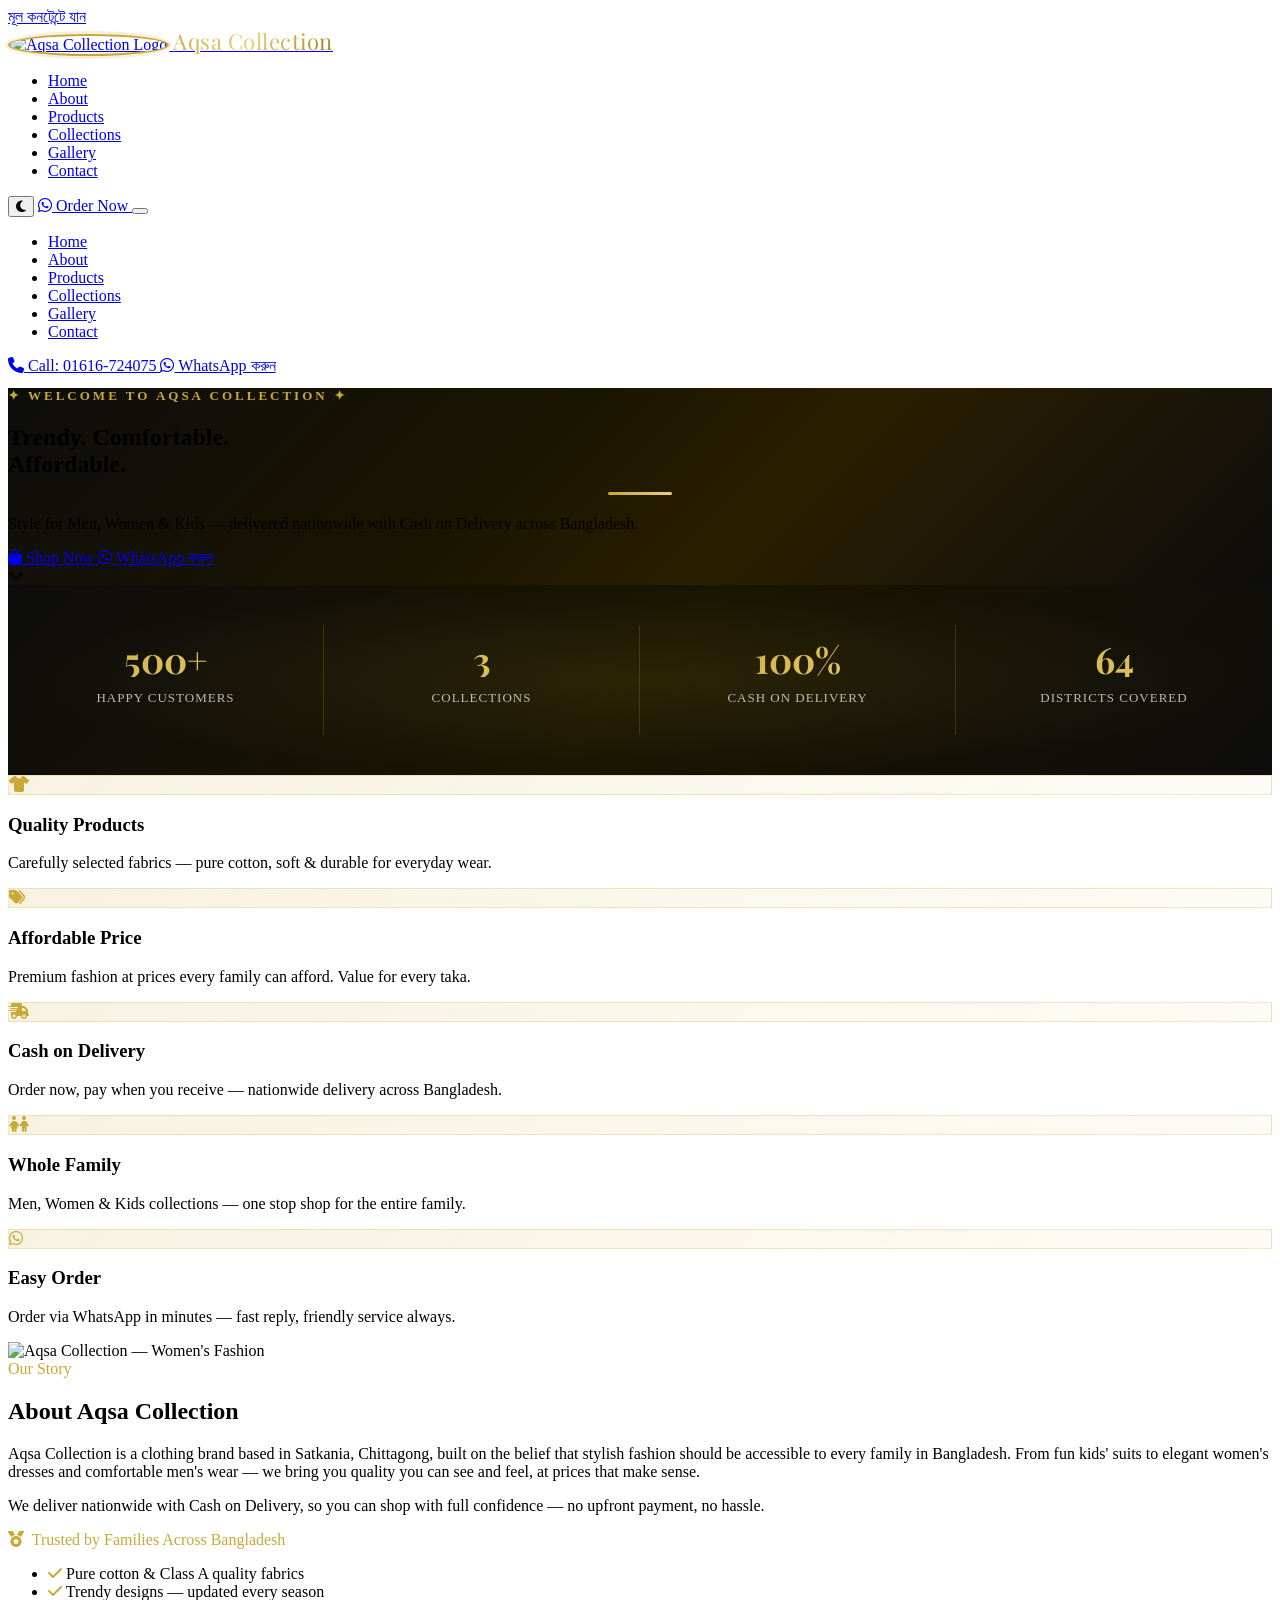
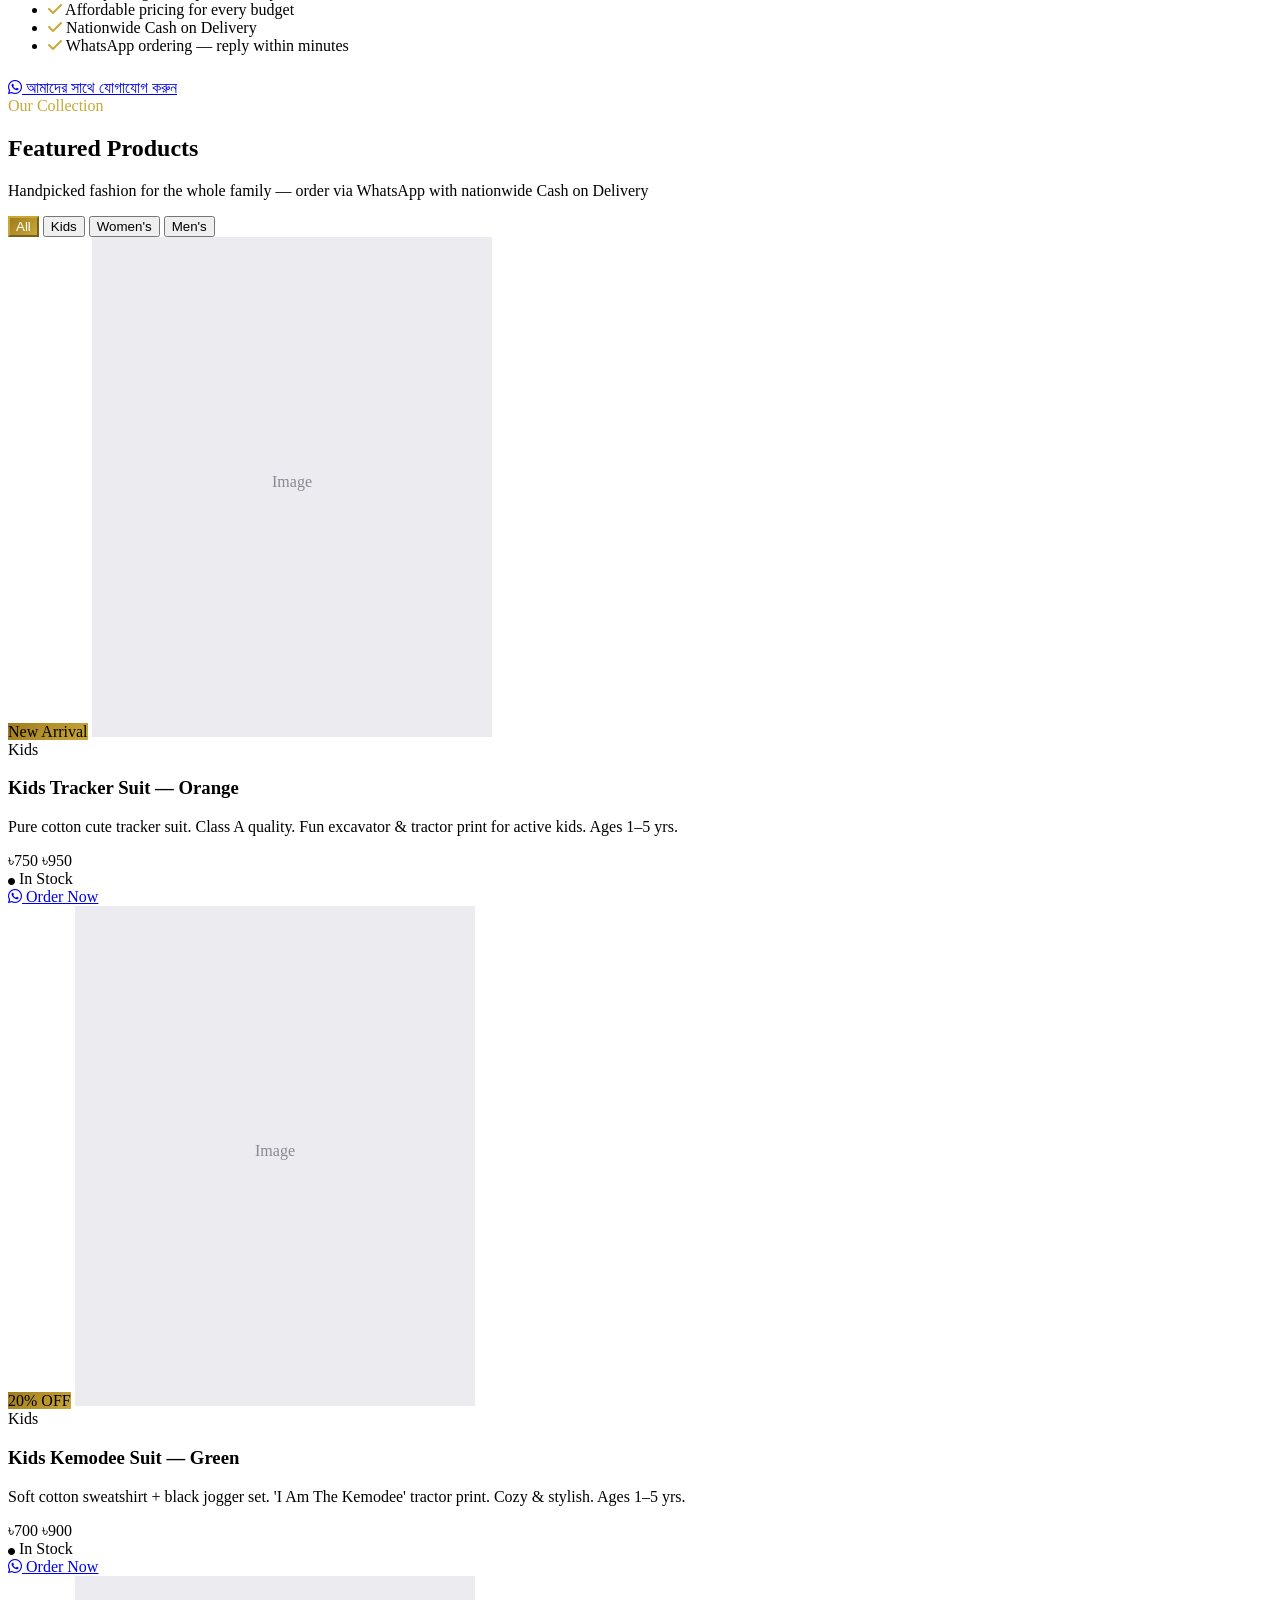
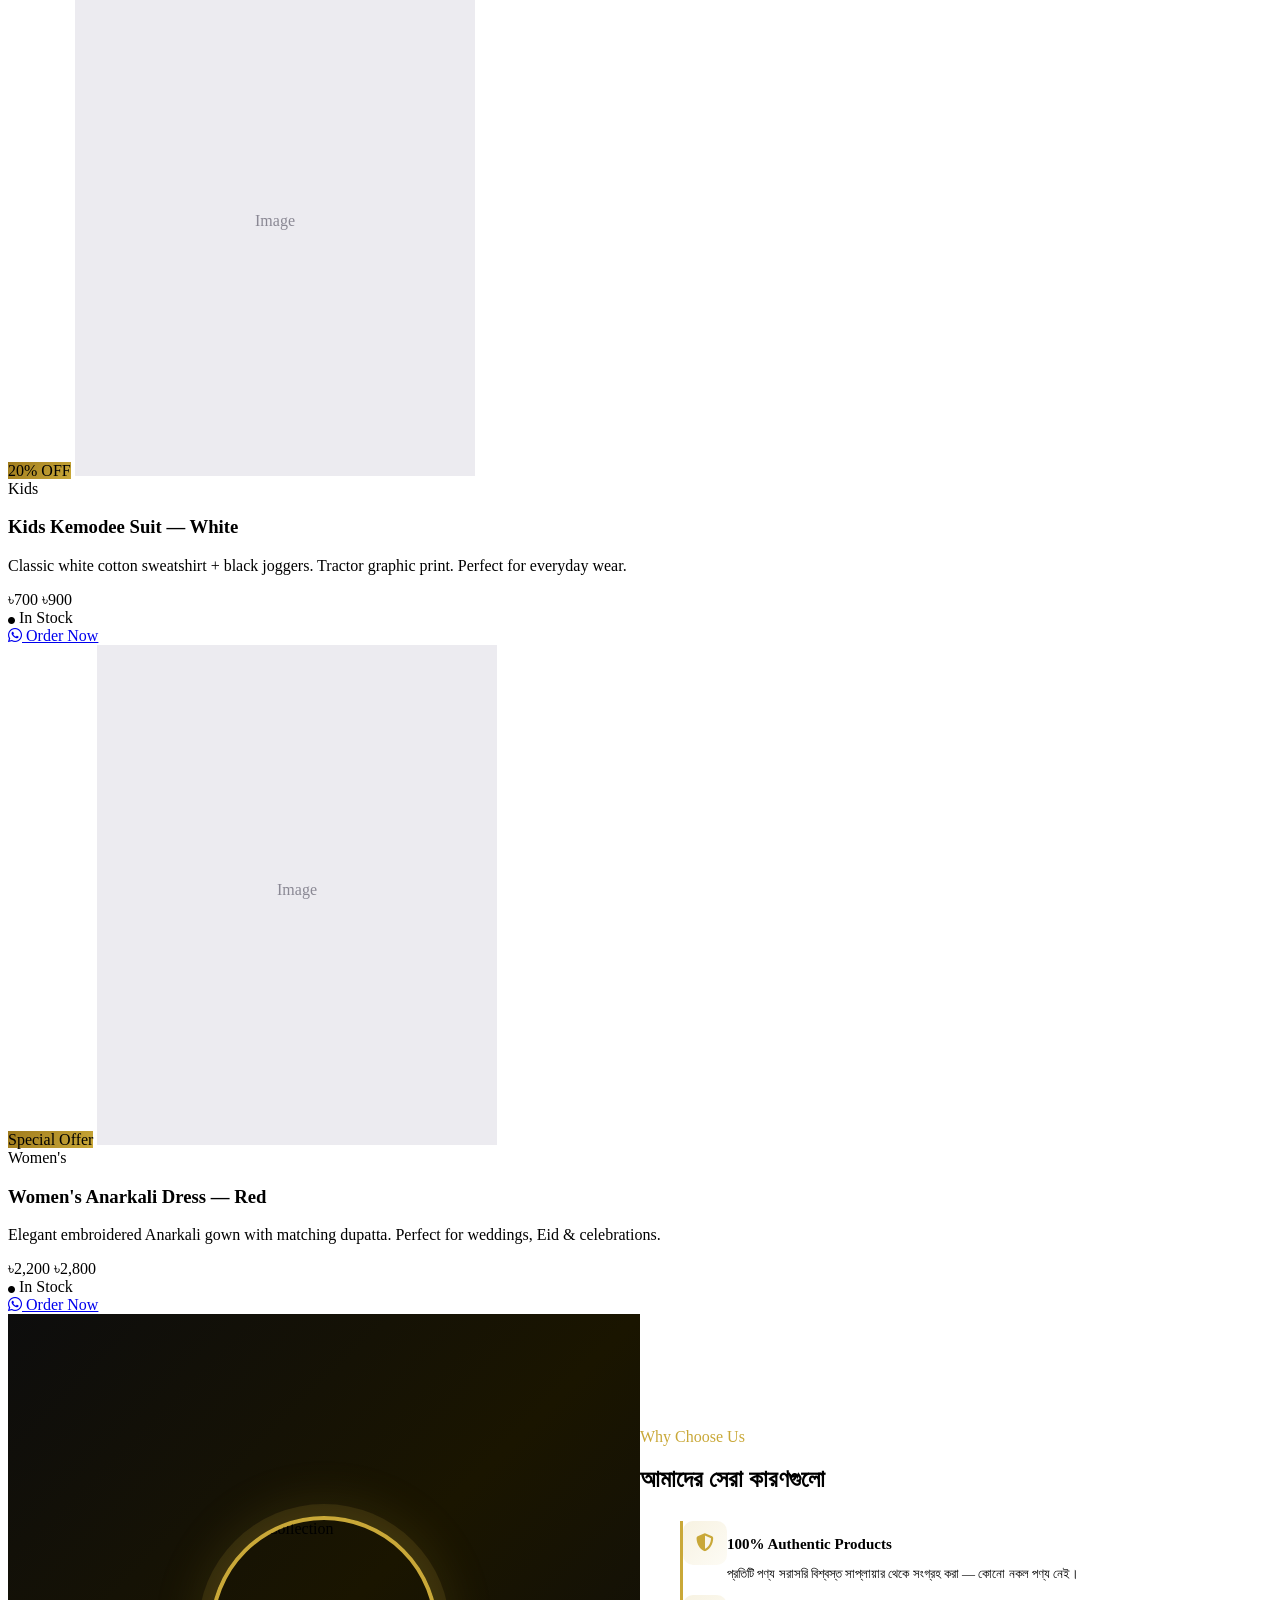
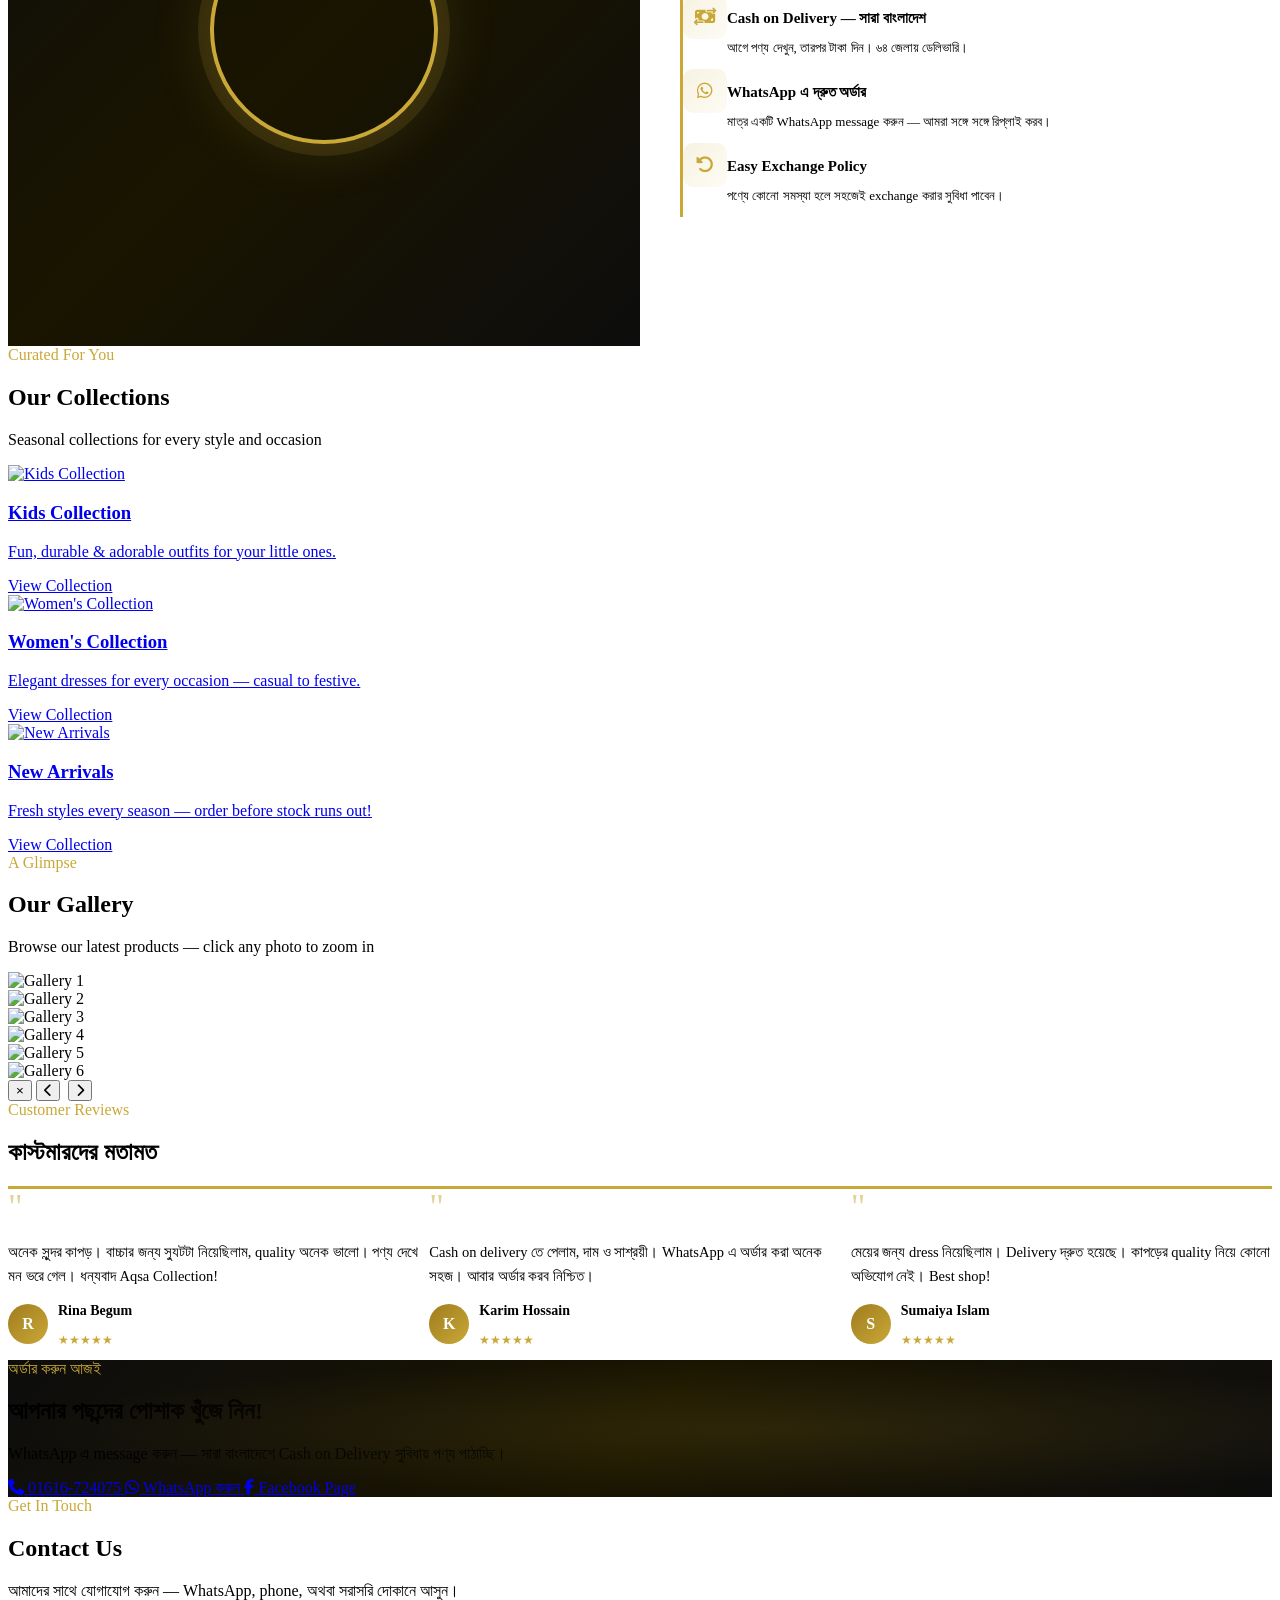
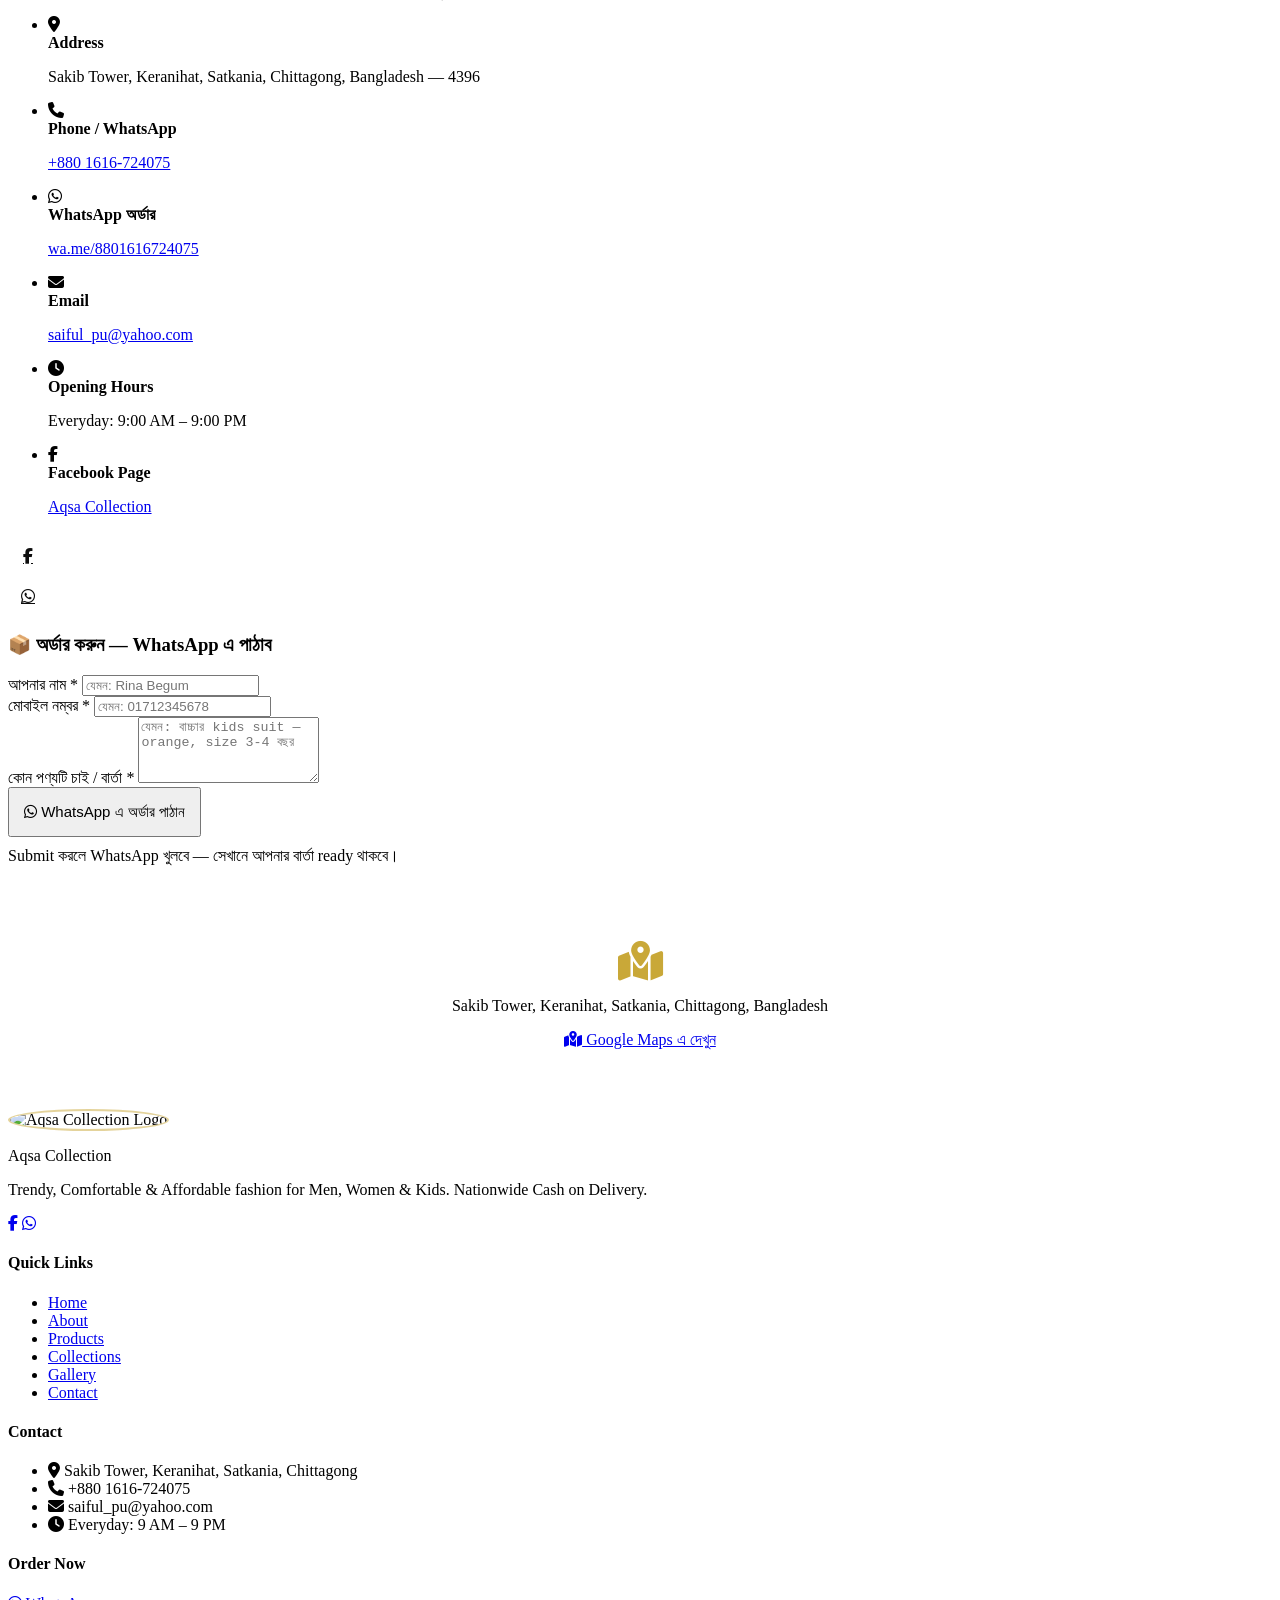
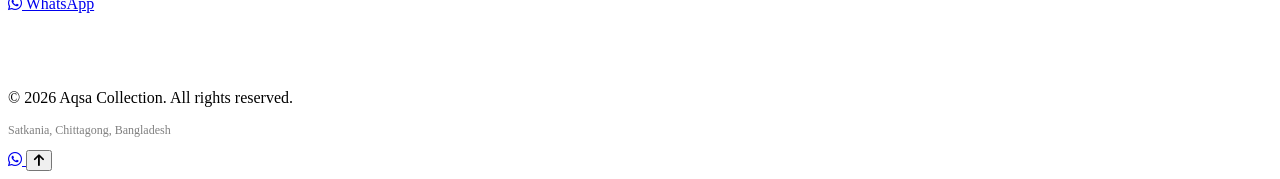
==== index.html @ fc25414d "Add files via upload" ====
<!DOCTYPE html>
<html lang="bn">
<head>
<meta charset="UTF-8">
<meta name="viewport" content="width=device-width, initial-scale=1.0, viewport-fit=cover">
<title>Aqsa Collection | Style for Men, Women & Kids | Satkania, Chittagong</title>
<meta name="description" content="Aqsa Collection — Trendy, Comfortable & Affordable fashion for Men, Women & Kids. Nationwide Cash on Delivery. Satkania, Chittagong, Bangladesh.">
<meta name="keywords" content="Aqsa Collection, clothing, fashion, kids wear, women wear, men wear, Satkania, Chittagong, Bangladesh, cash on delivery">
<meta name="author" content="Aqsa Collection">
<link rel="canonical" href="https://example.com">
<meta property="og:type" content="website">
<meta property="og:title" content="Aqsa Collection | Fashion for Everyone">
<meta property="og:description" content="Trendy, Comfortable & Affordable fashion. Nationwide Cash on Delivery.">
<meta property="og:image" content="assets/images/logo-aqsa.jpg">
<meta property="og:url" content="https://example.com">
<meta property="og:locale" content="bn_BD">
<link rel="icon" type="image/jpeg" href="assets/images/logo-aqsa.jpg">
<link rel="apple-touch-icon" href="assets/images/logo-aqsa.jpg">
<link rel="preconnect" href="https://fonts.googleapis.com">
<link rel="preconnect" href="https://fonts.gstatic.com" crossorigin>
<link href="https://fonts.googleapis.com/css2?family=Poppins:wght@300;400;500;600;700;800&family=Playfair+Display:ital,wght@0,600;0,700;1,600&display=swap" rel="stylesheet">
<link rel="stylesheet" href="https://cdnjs.cloudflare.com/ajax/libs/font-awesome/6.5.1/css/all.min.css" crossorigin="anonymous">
<link rel="stylesheet" href="css/style.css">
<style>
/* ── Aqsa-specific overrides ── */
:root {
  --primary: #0d0d0d;
  --secondary: #c9a838;
  --accent: #c9a838;
  --gold: #c9a838;
  --gold-light: #e8cf7a;
  --gold-dark: #a07c1e;
  --btn-radius: 8px;
}

/* ─── HEADER: logo circle ─── */
.brand-logo {
  height: 48px !important;
  width: 48px !important;
  border-radius: 50% !important;
  object-fit: cover !important;
  border: 2px solid var(--gold) !important;
  box-shadow: 0 0 0 3px rgba(201,168,56,0.18) !important;
}
.brand-name {
  font-family: 'Playfair Display', serif !important;
  font-size: 22px !important;
  background: linear-gradient(135deg, #c9a838 0%, #e8cf7a 50%, #a07c1e 100%) !important;
  -webkit-background-clip: text !important;
  -webkit-text-fill-color: transparent !important;
  background-clip: text !important;
  letter-spacing: 0.5px;
}

/* ─── GOLD accent on filter active ─── */
.filter-btn.active {
  background: linear-gradient(135deg, var(--gold-dark), var(--gold)) !important;
  border-color: var(--gold) !important;
  color: #fff !important;
}
.filter-btn:hover { border-color: var(--gold) !important; color: var(--gold) !important; }

/* ─── NAV underline gold ─── */
.nav-link::after { background: var(--gold) !important; }

/* ─── Section eyebrow gold ─── */
.section-eyebrow { color: var(--gold) !important; }

/* ─── Hero gradient ─── */
.hero-overlay {
  background: linear-gradient(180deg, rgba(0,0,0,0.5) 0%, rgba(13,13,13,0.82) 100%) !important;
}

/* ─── Gold heading accent line ─── */
.hero-heading::after {
  content: '';
  display: block;
  width: 64px;
  height: 3px;
  background: linear-gradient(90deg, var(--gold), var(--gold-light));
  border-radius: 2px;
  margin: 14px auto 0;
}

/* ─── Gold shimmer on CTA section ─── */
.cta-section {
  background: linear-gradient(135deg, #0d0d0d 0%, #1a1500 50%, #0d0d0d 100%) !important;
  position: relative;
  overflow: hidden;
}
.cta-section::before {
  content: '';
  position: absolute;
  top: 0; left: 0; right: 0; bottom: 0;
  background: radial-gradient(ellipse at 60% 50%, rgba(201,168,56,0.12) 0%, transparent 70%);
  pointer-events: none;
}

/* ─── Feature icon gold ─── */
.feature-icon { 
  background: linear-gradient(135deg, rgba(201,168,56,0.15), rgba(232,207,122,0.08)) !important;
  color: var(--gold) !important;
  border: 1px solid rgba(201,168,56,0.25) !important;
}

/* ─── About checkmarks gold ─── */
.about-why-list i { color: var(--gold) !important; }
.about-experience { color: var(--gold) !important; }

/* ─── Product badge gold ─── */
.product-badge {
  background: linear-gradient(135deg, var(--gold-dark), var(--gold)) !important;
}

/* ─── Floating WA bottom-right ─── */
.floating-whatsapp { bottom: 28px !important; right: 28px !important; }
.back-to-top { bottom: 96px !important; right: 28px !important; }

/* ─── STATS BAR ─── */
.stats-bar {
  background: linear-gradient(135deg, #0d0d0d 0%, #1a1500 50%, #0d0d0d 100%);
  padding: 40px 0;
  color: #fff;
  position: relative;
  overflow: hidden;
}
.stats-bar::before {
  content: '';
  position: absolute;
  inset: 0;
  background: radial-gradient(ellipse at 50% 50%, rgba(201,168,56,0.1) 0%, transparent 70%);
}
.stats-grid {
  display: grid;
  grid-template-columns: repeat(4, 1fr);
  gap: 0;
  position: relative;
  z-index: 1;
}
.stat-item {
  text-align: center;
  padding: 16px 20px;
  border-right: 1px solid rgba(201,168,56,0.2);
}
.stat-item:last-child { border-right: none; }
.stat-num {
  font-family: 'Playfair Display', serif;
  font-size: 36px;
  font-weight: 700;
  background: linear-gradient(135deg, #c9a838 0%, #e8cf7a 100%);
  -webkit-background-clip: text;
  -webkit-text-fill-color: transparent;
  background-clip: text;
  display: block;
  line-height: 1;
  margin-bottom: 6px;
}
.stat-label { font-size: 13px; color: rgba(255,255,255,0.7); letter-spacing: 1px; text-transform: uppercase; }

/* ─── TESTIMONIALS ─── */
.testimonials-section {
  padding: var(--space-9) 0;
  background: var(--surface);
}
.testimonials-grid {
  display: grid;
  grid-template-columns: repeat(auto-fit, minmax(280px, 1fr));
  gap: var(--space-5);
}
.testimonial-card {
  background: var(--bg);
  border-radius: var(--radius-md);
  padding: var(--space-6);
  box-shadow: var(--shadow-sm);
  position: relative;
  border-top: 3px solid var(--gold);
  transition: transform var(--transition), box-shadow var(--transition);
}
.testimonial-card:hover { transform: translateY(-4px); box-shadow: var(--shadow-md); }
.testimonial-quote {
  font-size: 36px;
  color: var(--gold);
  line-height: 1;
  margin-bottom: 8px;
  opacity: 0.5;
  font-family: Georgia, serif;
}
.testimonial-text {
  font-size: 14.5px;
  color: var(--text-muted);
  line-height: 1.7;
  margin-bottom: var(--space-4);
}
.testimonial-author {
  display: flex;
  align-items: center;
  gap: 10px;
}
.testimonial-avatar {
  width: 40px; height: 40px;
  border-radius: 50%;
  background: linear-gradient(135deg, var(--gold-dark), var(--gold));
  display: flex; align-items: center; justify-content: center;
  color: #fff; font-weight: 700; font-size: 16px;
  flex-shrink: 0;
}
.testimonial-name { font-weight: 600; font-size: 14px; }
.testimonial-stars { color: var(--gold); font-size: 12px; margin-top: 2px; }

/* ─── WHY CHOOSE US SECTION ─── */
.why-section { padding: var(--space-9) 0; }
.why-grid {
  display: grid;
  grid-template-columns: 1fr 1fr;
  gap: var(--space-8);
  align-items: center;
}
.why-visual {
  position: relative;
  border-radius: var(--radius-lg);
  overflow: hidden;
  aspect-ratio: 1/1;
  background: linear-gradient(135deg, #0d0d0d 0%, #1a1500 50%, #0d0d0d 100%);
  display: flex;
  align-items: center;
  justify-content: center;
}
.why-logo-display {
  width: 220px;
  height: 220px;
  border-radius: 50%;
  object-fit: cover;
  border: 4px solid var(--gold);
  box-shadow: 0 0 0 12px rgba(201,168,56,0.12), 0 0 60px rgba(201,168,56,0.2);
}
.why-list { list-style: none; display: flex; flex-direction: column; gap: var(--space-4); }
.why-item {
  display: flex;
  gap: var(--space-4);
  align-items: flex-start;
  background: var(--surface);
  border-radius: var(--radius-md);
  padding: var(--space-4) var(--space-5);
  border-left: 3px solid var(--gold);
  transition: transform var(--transition), box-shadow var(--transition);
}
.why-item:hover { transform: translateX(4px); box-shadow: var(--shadow-sm); }
.why-icon {
  width: 44px; height: 44px;
  border-radius: 10px;
  background: linear-gradient(135deg, rgba(201,168,56,0.15), rgba(232,207,122,0.08));
  color: var(--gold);
  display: flex; align-items: center; justify-content: center;
  font-size: 18px; flex-shrink: 0;
}
.why-item-title { font-weight: 600; font-size: 15px; margin-bottom: 2px; }
.why-item-text { font-size: 13px; color: var(--text-muted); }

/* ─── HERO background fallback gradient ─── */
.hero-bg-fallback {
  background: linear-gradient(135deg, #0d0d0d 0%, #1a1500 40%, #2a1f00 60%, #0d0d0d 100%) !important;
}

/* ─── footer logo (round, not inverted) ─── */
.footer-logo {
  height: 52px !important;
  width: 52px !important;
  border-radius: 50% !important;
  object-fit: cover !important;
  border: 2px solid rgba(201,168,56,0.5) !important;
  filter: none !important;
}

/* ─── RESPONSIVE for new sections ─── */
@media (max-width: 768px) {
  .stats-grid { grid-template-columns: repeat(2, 1fr); }
  .stat-item { border-right: none; border-bottom: 1px solid rgba(201,168,56,0.2); }
  .stat-item:nth-child(3), .stat-item:nth-child(4) { border-bottom: none; }
  .why-grid { grid-template-columns: 1fr; }
  .why-visual { display: none; }
}
@media (max-width: 640px) {
  .stats-grid { grid-template-columns: repeat(2, 1fr); }
  .stat-num { font-size: 28px; }
}
</style>
</head>
<body>

<a href="#main-content" class="skip-link">মূল কনটেন্টে যান</a>

<!-- ═══════════════ HEADER ═══════════════ -->
<header class="site-header" id="siteHeader">
  <div class="container header-inner">
    <a href="#home" class="brand" id="brandLink">
      <img src="assets/images/logo-aqsa.jpg" alt="Aqsa Collection Logo" class="brand-logo" id="brandLogo" width="48" height="48">
      <span class="brand-name" id="brandName">Aqsa Collection</span>
    </a>

    <nav class="main-nav" id="mainNav" aria-label="Main navigation">
      <ul class="nav-list">
        <li><a href="#home" class="nav-link">Home</a></li>
        <li><a href="#about" class="nav-link">About</a></li>
        <li><a href="#products" class="nav-link">Products</a></li>
        <li><a href="#collections" class="nav-link">Collections</a></li>
        <li><a href="#gallery" class="nav-link">Gallery</a></li>
        <li><a href="#contact" class="nav-link">Contact</a></li>
      </ul>
    </nav>

    <div class="header-actions">
      <button class="icon-btn" id="darkModeToggle" aria-label="Toggle dark mode" title="Dark mode">
        <i class="fa-solid fa-moon"></i>
      </button>
      <a href="https://wa.me/8801616724075?text=আমি%20Aqsa%20Collection%20সম্পর্কে%20জানতে%20চাই।" target="_blank" rel="noopener" class="btn btn-primary btn-sm header-cta" id="headerCtaBtn">
        <i class="fa-brands fa-whatsapp"></i> Order Now
      </a>
      <button class="hamburger" id="hamburgerBtn" aria-label="Open menu" aria-expanded="false" aria-controls="mobileMenu">
        <span></span><span></span><span></span>
      </button>
    </div>
  </div>

  <!-- Mobile Menu -->
  <div class="mobile-menu" id="mobileMenu">
    <ul class="mobile-nav-list">
      <li><a href="#home" class="mobile-nav-link">Home</a></li>
      <li><a href="#about" class="mobile-nav-link">About</a></li>
      <li><a href="#products" class="mobile-nav-link">Products</a></li>
      <li><a href="#collections" class="mobile-nav-link">Collections</a></li>
      <li><a href="#gallery" class="mobile-nav-link">Gallery</a></li>
      <li><a href="#contact" class="mobile-nav-link">Contact</a></li>
    </ul>
    <div class="mobile-menu-contact">
      <a href="tel:+8801616724075" class="btn btn-outline btn-block" id="mobileCallBtn">
        <i class="fa-solid fa-phone"></i> Call: 01616-724075
      </a>
      <a href="https://wa.me/8801616724075?text=আমি%20Aqsa%20Collection%20সম্পর্কে%20জানতে%20চাই।" target="_blank" rel="noopener" class="btn btn-whatsapp btn-block" id="mobileWhatsappBtn">
        <i class="fa-brands fa-whatsapp"></i> WhatsApp করুন
      </a>
    </div>
  </div>
</header>

<main id="main-content">

<!-- ═══════════════ HERO ═══════════════ -->
<section class="hero hero-bg-fallback" id="home">
  <div class="hero-overlay"></div>
  <div class="container hero-content">
    <p style="color:var(--gold);font-size:13px;letter-spacing:3px;text-transform:uppercase;font-weight:600;margin-bottom:12px;">✦ Welcome to Aqsa Collection ✦</p>
    <h1 class="hero-heading" id="heroHeading">Trendy. Comfortable.<br>Affordable.</h1>
    <p class="hero-subheading" id="heroSubheading">Style for Men, Women &amp; Kids — delivered nationwide with Cash on Delivery across Bangladesh.</p>
    <div class="hero-buttons">
      <a href="#products" class="btn btn-primary btn-lg" id="heroPrimaryBtn">
        <i class="fa-solid fa-bag-shopping"></i> Shop Now
      </a>
      <a href="https://wa.me/8801616724075?text=আমি%20Aqsa%20Collection%20সম্পর্কে%20জানতে%20চাই।" target="_blank" rel="noopener" class="btn btn-whatsapp btn-lg" id="heroSecondaryBtn">
        <i class="fa-brands fa-whatsapp"></i> WhatsApp করুন
      </a>
    </div>
  </div>
  <div class="hero-scroll-indicator" aria-hidden="true">
    <i class="fa-solid fa-chevron-down"></i>
  </div>
</section>

<!-- ═══════════════ STATS BAR ═══════════════ -->
<section class="stats-bar">
  <div class="container">
    <div class="stats-grid">
      <div class="stat-item">
        <span class="stat-num">500+</span>
        <p class="stat-label">Happy Customers</p>
      </div>
      <div class="stat-item">
        <span class="stat-num">3</span>
        <p class="stat-label">Collections</p>
      </div>
      <div class="stat-item">
        <span class="stat-num">100%</span>
        <p class="stat-label">Cash on Delivery</p>
      </div>
      <div class="stat-item">
        <span class="stat-num">64</span>
        <p class="stat-label">Districts Covered</p>
      </div>
    </div>
  </div>
</section>

<!-- ═══════════════ FEATURES ═══════════════ -->
<section class="features-section">
  <div class="container">
    <div class="features-grid" id="featuresGrid">
      <div class="feature-card aos-fade-up">
        <div class="feature-icon"><i class="fa-solid fa-shirt"></i></div>
        <h3 class="feature-title">Quality Products</h3>
        <p class="feature-text">Carefully selected fabrics — pure cotton, soft & durable for everyday wear.</p>
      </div>
      <div class="feature-card aos-fade-up">
        <div class="feature-icon"><i class="fa-solid fa-tags"></i></div>
        <h3 class="feature-title">Affordable Price</h3>
        <p class="feature-text">Premium fashion at prices every family can afford. Value for every taka.</p>
      </div>
      <div class="feature-card aos-fade-up">
        <div class="feature-icon"><i class="fa-solid fa-truck-fast"></i></div>
        <h3 class="feature-title">Cash on Delivery</h3>
        <p class="feature-text">Order now, pay when you receive — nationwide delivery across Bangladesh.</p>
      </div>
      <div class="feature-card aos-fade-up">
        <div class="feature-icon"><i class="fa-solid fa-children"></i></div>
        <h3 class="feature-title">Whole Family</h3>
        <p class="feature-text">Men, Women & Kids collections — one stop shop for the entire family.</p>
      </div>
      <div class="feature-card aos-fade-up">
        <div class="feature-icon"><i class="fa-brands fa-whatsapp"></i></div>
        <h3 class="feature-title">Easy Order</h3>
        <p class="feature-text">Order via WhatsApp in minutes — fast reply, friendly service always.</p>
      </div>
    </div>
  </div>
</section>

<!-- ═══════════════ ABOUT ═══════════════ -->
<section class="about-section" id="about">
  <div class="container about-inner">
    <div class="about-image-wrap">
      <img src="assets/images/products/women-anarkali-red.jpg" alt="Aqsa Collection — Women's Fashion" class="about-image" loading="lazy" width="600" height="500">
    </div>
    <div class="about-content">
      <span class="section-eyebrow">Our Story</span>
      <h2 class="section-heading" id="aboutHeading">About Aqsa Collection</h2>
      <p class="about-story">Aqsa Collection is a clothing brand based in Satkania, Chittagong, built on the belief that stylish fashion should be accessible to every family in Bangladesh. From fun kids' suits to elegant women's dresses and comfortable men's wear — we bring you quality you can see and feel, at prices that make sense.</p>
      <p class="about-story">We deliver nationwide with Cash on Delivery, so you can shop with full confidence — no upfront payment, no hassle.</p>
      <p class="about-experience"><i class="fa-solid fa-medal"></i> &nbsp;Trusted by Families Across Bangladesh</p>
      <ul class="about-why-list" id="aboutWhyList">
        <li><i class="fa-solid fa-check"></i> Pure cotton & Class A quality fabrics</li>
        <li><i class="fa-solid fa-check"></i> Trendy designs — updated every season</li>
        <li><i class="fa-solid fa-check"></i> Affordable pricing for every budget</li>
        <li><i class="fa-solid fa-check"></i> Nationwide Cash on Delivery</li>
        <li><i class="fa-solid fa-check"></i> WhatsApp ordering — reply within minutes</li>
      </ul>
      <div style="margin-top:24px;">
        <a href="https://wa.me/8801616724075?text=আমি%20Aqsa%20Collection%20সম্পর্কে%20জানতে%20চাই।" target="_blank" rel="noopener" class="btn btn-primary">
          <i class="fa-brands fa-whatsapp"></i> আমাদের সাথে যোগাযোগ করুন
        </a>
      </div>
    </div>
  </div>
</section>

<!-- ═══════════════ PRODUCTS ═══════════════ -->
<section class="products-section" id="products">
  <div class="container">
    <div class="section-header-center">
      <span class="section-eyebrow">Our Collection</span>
      <h2 class="section-heading">Featured Products</h2>
      <p class="section-subheading">Handpicked fashion for the whole family — order via WhatsApp with nationwide Cash on Delivery</p>
    </div>

    <div class="product-filter-bar" id="productFilterBar" role="tablist" aria-label="Filter products by category">
      <button class="filter-btn active" data-category="All" role="tab" aria-selected="true">All</button>
      <button class="filter-btn" data-category="Kids" role="tab" aria-selected="false">Kids</button>
      <button class="filter-btn" data-category="Women's" role="tab" aria-selected="false">Women's</button>
      <button class="filter-btn" data-category="Men's" role="tab" aria-selected="false">Men's</button>
    </div>

    <div class="product-grid" id="productGrid"></div>
    <p class="no-products-msg" id="noProductsMsg" hidden>এই ক্যাটাগরিতে এখনো কোনো পণ্য যোগ করা হয়নি।</p>
  </div>
</section>

<!-- ═══════════════ WHY CHOOSE US ═══════════════ -->
<section class="why-section">
  <div class="container">
    <div class="why-grid">
      <div class="why-visual">
        <img src="assets/images/logo-aqsa.jpg" alt="Aqsa Collection" class="why-logo-display">
      </div>
      <div>
        <span class="section-eyebrow">Why Choose Us</span>
        <h2 class="section-heading" style="margin-bottom:28px;">আমাদের সেরা কারণগুলো</h2>
        <ul class="why-list">
          <li class="why-item aos-fade-up">
            <div class="why-icon"><i class="fa-solid fa-shield-halved"></i></div>
            <div>
              <p class="why-item-title">100% Authentic Products</p>
              <p class="why-item-text">প্রতিটি পণ্য সরাসরি বিশ্বস্ত সাপ্লায়ার থেকে সংগ্রহ করা — কোনো নকল পণ্য নেই।</p>
            </div>
          </li>
          <li class="why-item aos-fade-up">
            <div class="why-icon"><i class="fa-solid fa-money-bill-transfer"></i></div>
            <div>
              <p class="why-item-title">Cash on Delivery — সারা বাংলাদেশ</p>
              <p class="why-item-text">আগে পণ্য দেখুন, তারপর টাকা দিন। ৬৪ জেলায় ডেলিভারি।</p>
            </div>
          </li>
          <li class="why-item aos-fade-up">
            <div class="why-icon"><i class="fa-brands fa-whatsapp"></i></div>
            <div>
              <p class="why-item-title">WhatsApp এ দ্রুত অর্ডার</p>
              <p class="why-item-text">মাত্র একটি WhatsApp message করুন — আমরা সঙ্গে সঙ্গে রিপ্লাই করব।</p>
            </div>
          </li>
          <li class="why-item aos-fade-up">
            <div class="why-icon"><i class="fa-solid fa-rotate-left"></i></div>
            <div>
              <p class="why-item-title">Easy Exchange Policy</p>
              <p class="why-item-text">পণ্যে কোনো সমস্যা হলে সহজেই exchange করার সুবিধা পাবেন।</p>
            </div>
          </li>
        </ul>
      </div>
    </div>
  </div>
</section>

<!-- ═══════════════ COLLECTIONS ═══════════════ -->
<section class="collections-section" id="collections">
  <div class="container">
    <div class="section-header-center">
      <span class="section-eyebrow">Curated For You</span>
      <h2 class="section-heading">Our Collections</h2>
      <p class="section-subheading">Seasonal collections for every style and occasion</p>
    </div>
    <div class="collections-grid" id="collectionsGrid"></div>
  </div>
</section>

<!-- ═══════════════ GALLERY ═══════════════ -->
<section class="gallery-section" id="gallery">
  <div class="container">
    <div class="section-header-center">
      <span class="section-eyebrow">A Glimpse</span>
      <h2 class="section-heading">Our Gallery</h2>
      <p class="section-subheading">Browse our latest products — click any photo to zoom in</p>
    </div>
    <div class="gallery-grid" id="galleryGrid"></div>
  </div>
</section>

<div class="lightbox" id="lightbox" role="dialog" aria-modal="true" aria-label="Gallery image viewer" aria-hidden="true">
  <button class="lightbox-close" id="lightboxClose" aria-label="Close gallery image">&times;</button>
  <button class="lightbox-prev" id="lightboxPrev" aria-label="Previous image"><i class="fa-solid fa-chevron-left"></i></button>
  <img src="" alt="" class="lightbox-image" id="lightboxImage">
  <button class="lightbox-next" id="lightboxNext" aria-label="Next image"><i class="fa-solid fa-chevron-right"></i></button>
</div>

<!-- ═══════════════ TESTIMONIALS ═══════════════ -->
<section class="testimonials-section">
  <div class="container">
    <div class="section-header-center">
      <span class="section-eyebrow">Customer Reviews</span>
      <h2 class="section-heading">কাস্টমারদের মতামত</h2>
    </div>
    <div class="testimonials-grid">
      <div class="testimonial-card aos-fade-up">
        <div class="testimonial-quote">"</div>
        <p class="testimonial-text">অনেক সুন্দর কাপড়। বাচ্চার জন্য স্যুটটা নিয়েছিলাম, quality অনেক ভালো। পণ্য দেখে মন ভরে গেল। ধন্যবাদ Aqsa Collection!</p>
        <div class="testimonial-author">
          <div class="testimonial-avatar">R</div>
          <div>
            <p class="testimonial-name">Rina Begum</p>
            <p class="testimonial-stars">★★★★★</p>
          </div>
        </div>
      </div>
      <div class="testimonial-card aos-fade-up">
        <div class="testimonial-quote">"</div>
        <p class="testimonial-text">Cash on delivery তে পেলাম, দাম ও সাশ্রয়ী। WhatsApp এ অর্ডার করা অনেক সহজ। আবার অর্ডার করব নিশ্চিত।</p>
        <div class="testimonial-author">
          <div class="testimonial-avatar">K</div>
          <div>
            <p class="testimonial-name">Karim Hossain</p>
            <p class="testimonial-stars">★★★★★</p>
          </div>
        </div>
      </div>
      <div class="testimonial-card aos-fade-up">
        <div class="testimonial-quote">"</div>
        <p class="testimonial-text">মেয়ের জন্য dress নিয়েছিলাম। Delivery দ্রুত হয়েছে। কাপড়ের quality নিয়ে কোনো অভিযোগ নেই। Best shop!</p>
        <div class="testimonial-author">
          <div class="testimonial-avatar">S</div>
          <div>
            <p class="testimonial-name">Sumaiya Islam</p>
            <p class="testimonial-stars">★★★★★</p>
          </div>
        </div>
      </div>
    </div>
  </div>
</section>

<!-- ═══════════════ CTA ═══════════════ -->
<section class="cta-section">
  <div class="container cta-inner">
    <span class="section-eyebrow" style="color:var(--gold-light);">অর্ডার করুন আজই</span>
    <h2 class="cta-heading" id="ctaHeading">আপনার পছন্দের পোশাক খুঁজে নিন!</h2>
    <p class="cta-subtext" id="ctaSubtext">WhatsApp এ message করুন — সারা বাংলাদেশে Cash on Delivery সুবিধায় পণ্য পাঠাচ্ছি।</p>
    <div class="cta-buttons">
      <a href="tel:+8801616724075" class="btn btn-outline-light btn-lg" id="ctaCallBtn">
        <i class="fa-solid fa-phone"></i> 01616-724075
      </a>
      <a href="https://wa.me/8801616724075?text=আমি%20Aqsa%20Collection%20থেকে%20অর্ডার%20করতে%20চাই।" target="_blank" rel="noopener" class="btn btn-whatsapp btn-lg" id="ctaWhatsappBtn">
        <i class="fa-brands fa-whatsapp"></i> WhatsApp করুন
      </a>
      <a href="https://www.facebook.com/profile.php?id=61576678657716" target="_blank" rel="noopener" class="btn btn-outline-light btn-lg">
        <i class="fa-brands fa-facebook-f"></i> Facebook Page
      </a>
    </div>
  </div>
</section>

<!-- ═══════════════ CONTACT ═══════════════ -->
<section class="contact-section" id="contact">
  <div class="container">
    <div class="section-header-center">
      <span class="section-eyebrow">Get In Touch</span>
      <h2 class="section-heading">Contact Us</h2>
      <p class="section-subheading">আমাদের সাথে যোগাযোগ করুন — WhatsApp, phone, অথবা সরাসরি দোকানে আসুন।</p>
    </div>

    <div class="contact-grid">
      <div class="contact-info-card">
        <ul class="contact-info-list">
          <li>
            <i class="fa-solid fa-location-dot"></i>
            <div>
              <strong>Address</strong>
              <p id="contactAddress">Sakib Tower, Keranihat, Satkania, Chittagong, Bangladesh — 4396</p>
            </div>
          </li>
          <li>
            <i class="fa-solid fa-phone"></i>
            <div>
              <strong>Phone / WhatsApp</strong>
              <p><a href="tel:+8801616724075" id="contactPhone">+880 1616-724075</a></p>
            </div>
          </li>
          <li>
            <i class="fa-brands fa-whatsapp"></i>
            <div>
              <strong>WhatsApp অর্ডার</strong>
              <p><a href="https://wa.me/8801616724075?text=আমি%20অর্ডার%20করতে%20চাই।" target="_blank" rel="noopener" id="contactWhatsapp">wa.me/8801616724075</a></p>
            </div>
          </li>
          <li>
            <i class="fa-solid fa-envelope"></i>
            <div>
              <strong>Email</strong>
              <p><a href="mailto:saiful_pu@yahoo.com" id="contactEmail">saiful_pu@yahoo.com</a></p>
            </div>
          </li>
          <li>
            <i class="fa-solid fa-clock"></i>
            <div>
              <strong>Opening Hours</strong>
              <p id="contactHours">Everyday: 9:00 AM – 9:00 PM</p>
            </div>
          </li>
          <li>
            <i class="fa-brands fa-facebook-f"></i>
            <div>
              <strong>Facebook Page</strong>
              <p><a href="https://www.facebook.com/profile.php?id=61576678657716" target="_blank" rel="noopener">Aqsa Collection</a></p>
            </div>
          </li>
        </ul>

        <div class="contact-social" id="contactSocial" style="margin-top:20px;">
          <a href="https://www.facebook.com/profile.php?id=61576678657716" target="_blank" rel="noopener" aria-label="Facebook" style="background:var(--surface);width:40px;height:40px;border-radius:50%;display:flex;align-items:center;justify-content:center;color:var(--primary);transition:all 0.25s;">
            <i class="fa-brands fa-facebook-f"></i>
          </a>
          <a href="https://wa.me/8801616724075" target="_blank" rel="noopener" aria-label="WhatsApp" style="background:var(--surface);width:40px;height:40px;border-radius:50%;display:flex;align-items:center;justify-content:center;color:var(--primary);transition:all 0.25s;">
            <i class="fa-brands fa-whatsapp"></i>
          </a>
        </div>
      </div>

      <div class="contact-form-card">
        <h3>📦 অর্ডার করুন — WhatsApp এ পাঠাব</h3>
        <form id="contactForm" class="contact-form">
          <div class="form-group">
            <label for="contactName">আপনার নাম *</label>
            <input type="text" id="contactName" name="name" placeholder="যেমন: Rina Begum" required>
          </div>
          <div class="form-group">
            <label for="contactPhoneInput">মোবাইল নম্বর *</label>
            <input type="tel" id="contactPhoneInput" name="phone" placeholder="যেমন: 01712345678" required>
          </div>
          <div class="form-group">
            <label for="contactMessage">কোন পণ্যটি চাই / বার্তা *</label>
            <textarea id="contactMessage" name="message" rows="4" placeholder="যেমন: বাচ্চার kids suit — orange, size 3-4 বছর" required></textarea>
          </div>
          <button type="submit" class="btn btn-whatsapp btn-block" id="contactSubmitBtn" style="font-size:15px;padding:14px;">
            <i class="fa-brands fa-whatsapp"></i> WhatsApp এ অর্ডার পাঠান
          </button>
          <p class="form-note" style="margin-top:10px;">Submit করলে WhatsApp খুলবে — সেখানে আপনার বার্তা ready থাকবে।</p>
        </form>
      </div>
    </div>

    <!-- Map fallback -->
    <div class="map-wrap">
      <div class="map-fallback" style="padding:60px 20px;text-align:center;background:var(--surface);border-radius:var(--radius-lg);">
        <i class="fa-solid fa-map-location-dot" style="font-size:40px;color:var(--gold);display:block;margin-bottom:12px;"></i>
        <p style="margin-bottom:16px;color:var(--text-muted);">Sakib Tower, Keranihat, Satkania, Chittagong, Bangladesh</p>
        <a href="https://maps.google.com/?q=Keranihat+Satkania+Chittagong+Bangladesh" target="_blank" rel="noopener" class="btn btn-outline btn-sm">
          <i class="fa-solid fa-map-location-dot"></i> Google Maps এ দেখুন
        </a>
      </div>
    </div>
  </div>
</section>

</main>

<!-- ═══════════════ FOOTER ═══════════════ -->
<footer class="site-footer">
  <div class="container footer-inner">
    <div class="footer-col footer-brand">
      <img src="assets/images/logo-aqsa.jpg" alt="Aqsa Collection Logo" class="footer-logo" id="footerLogo" width="52" height="52">
      <p class="footer-business-name" id="footerBusinessName">Aqsa Collection</p>
      <p class="footer-description" id="footerDescription">Trendy, Comfortable &amp; Affordable fashion for Men, Women &amp; Kids. Nationwide Cash on Delivery.</p>
      <div class="footer-social" style="margin-top:12px;">
        <a href="https://www.facebook.com/profile.php?id=61576678657716" target="_blank" rel="noopener" aria-label="Facebook"><i class="fa-brands fa-facebook-f"></i></a>
        <a href="https://wa.me/8801616724075" target="_blank" rel="noopener" aria-label="WhatsApp"><i class="fa-brands fa-whatsapp"></i></a>
      </div>
    </div>

    <div class="footer-col">
      <h4>Quick Links</h4>
      <ul class="footer-links" id="footerQuickLinks">
        <li><a href="#home">Home</a></li>
        <li><a href="#about">About</a></li>
        <li><a href="#products">Products</a></li>
        <li><a href="#collections">Collections</a></li>
        <li><a href="#gallery">Gallery</a></li>
        <li><a href="#contact">Contact</a></li>
      </ul>
    </div>

    <div class="footer-col">
      <h4>Contact</h4>
      <ul class="footer-contact-list">
        <li><i class="fa-solid fa-location-dot"></i> <span>Sakib Tower, Keranihat, Satkania, Chittagong</span></li>
        <li><i class="fa-solid fa-phone"></i> <span>+880 1616-724075</span></li>
        <li><i class="fa-solid fa-envelope"></i> <span>saiful_pu@yahoo.com</span></li>
        <li><i class="fa-solid fa-clock"></i> <span>Everyday: 9 AM – 9 PM</span></li>
      </ul>
    </div>

    <div class="footer-col">
      <h4>Order Now</h4>
      <div style="display:flex;flex-direction:column;gap:10px;margin-top:4px;">
        <a href="https://wa.me/8801616724075?text=আমি%20অর্ডার%20করতে%20চাই।" target="_blank" rel="noopener" class="btn btn-whatsapp btn-sm">
          <i class="fa-brands fa-whatsapp"></i> WhatsApp
        </a>
        <a href="tel:+8801616724075" class="btn btn-sm" style="border:1.5px solid rgba(255,255,255,0.3);color:#fff;">
          <i class="fa-solid fa-phone"></i> 01616-724075
        </a>
        <a href="https://www.facebook.com/profile.php?id=61576678657716" target="_blank" rel="noopener" class="btn btn-sm" style="border:1.5px solid rgba(255,255,255,0.3);color:#fff;">
          <i class="fa-brands fa-facebook-f"></i> Facebook Page
        </a>
      </div>
    </div>
  </div>

  <div class="footer-bottom">
    <div class="container footer-bottom-inner">
      <p id="footerCopyright">© 2026 Aqsa Collection. All rights reserved.</p>
      <p style="font-size:12px;opacity:0.5;">Satkania, Chittagong, Bangladesh</p>
    </div>
  </div>
</footer>

<!-- ═══════════════ FLOATING BUTTONS ═══════════════ -->
<a href="https://wa.me/8801616724075?text=আমি%20Aqsa%20Collection%20সম্পর্কে%20জানতে%20চাই।" target="_blank" rel="noopener" class="floating-whatsapp" id="floatingWhatsapp" aria-label="Chat on WhatsApp">
  <i class="fa-brands fa-whatsapp"></i>
</a>

<button class="back-to-top" id="backToTopBtn" aria-label="Back to top" hidden>
  <i class="fa-solid fa-arrow-up"></i>
</button>

<script src="js/config.js"></script>
<script>
// ── Inline engine (replaces script.js dependency for product/gallery/filter) ──
(function() {
  'use strict';

  // ── Products data ──
  const products = [
    {
      id:"p001", name:"Kids Tracker Suit — Orange", category:"Kids",
      price:750, oldPrice:950, discount:"New Arrival",
      image:"assets/images/products/kids-tracker-orange.jpg",
      desc:"Pure cotton cute tracker suit. Class A quality. Fun excavator & tractor print for active kids. Ages 1–5 yrs.",
      availability:"In Stock"
    },
    {
      id:"p002", name:"Kids Kemodee Suit — Green", category:"Kids",
      price:700, oldPrice:900, discount:"20% OFF",
      image:"assets/images/products/kids-kemodee-green.jpg",
      desc:"Soft cotton sweatshirt + black jogger set. 'I Am The Kemodee' tractor print. Cozy & stylish. Ages 1–5 yrs.",
      availability:"In Stock"
    },
    {
      id:"p003", name:"Kids Kemodee Suit — White", category:"Kids",
      price:700, oldPrice:900, discount:"20% OFF",
      image:"assets/images/products/kids-kemodee-white.jpg",
      desc:"Classic white cotton sweatshirt + black joggers. Tractor graphic print. Perfect for everyday wear.",
      availability:"In Stock"
    },
    {
      id:"p004", name:"Women's Anarkali Dress — Red", category:"Women's",
      price:2200, oldPrice:2800, discount:"Special Offer",
      image:"assets/images/products/women-anarkali-red.jpg",
      desc:"Elegant embroidered Anarkali gown with matching dupatta. Perfect for weddings, Eid & celebrations.",
      availability:"In Stock"
    }
  ];

  const gallery = [
    "assets/images/products/kids-tracker-orange.jpg",
    "assets/images/products/kids-kemodee-green.jpg",
    "assets/images/products/kids-kemodee-white.jpg",
    "assets/images/products/women-anarkali-red.jpg",
    "assets/images/products/kids-tracker-orange2.jpg",
    "assets/images/products/kids-kemodee-green2.jpg",
  ];

  const collections = [
    { title:"Kids Collection", image:"assets/images/products/kids-tracker-orange.jpg", desc:"Fun, durable & adorable outfits for your little ones.", link:"#products" },
    { title:"Women's Collection", image:"assets/images/products/women-anarkali-red.jpg", desc:"Elegant dresses for every occasion — casual to festive.", link:"#products" },
    { title:"New Arrivals", image:"assets/images/products/kids-kemodee-green.jpg", desc:"Fresh styles every season — order before stock runs out!", link:"#products" }
  ];

  const WA = "8801616724075";
  function waLink(msg) { return `https://wa.me/${WA}?text=${encodeURIComponent(msg)}`; }
  function price(n) { return '৳' + n.toLocaleString(); }

  // ── Filter + Products ──
  let current = "All";

  function renderProducts() {
    const grid = document.getElementById('productGrid');
    const noMsg = document.getElementById('noProductsMsg');
    const list = current === "All" ? products : products.filter(p => p.category === current);
    if (!list.length) { grid.innerHTML = ''; noMsg.hidden = false; return; }
    noMsg.hidden = true;
    grid.innerHTML = list.map(p => {
      const msg = `আমি এই পণ্যটি অর্ডার করতে চাই:\nপণ্য: ${p.name}\nমূল্য: ${price(p.price)}\nআমার নাম: \nঠিকানা: `;
      return `
        <div class="product-card aos-fade-up" data-category="${p.category}">
          <div class="product-image-wrap">
            ${p.discount ? `<span class="product-badge">${p.discount}</span>` : ''}
            <img class="product-image" src="${p.image}" alt="${p.name}" loading="lazy" onerror="this.src='data:image/svg+xml,%3Csvg xmlns=%22http://www.w3.org/2000/svg%22 width=%22400%22 height=%22500%22%3E%3Crect fill=%22%23ecebf0%22 width=%22100%25%22 height=%22100%25%22/%3E%3Ctext x=%2250%25%22 y=%2250%25%22 fill=%22%238a8894%22 text-anchor=%22middle%22 font-size=%2216%22%3EImage%3C/text%3E%3C/svg%3E'">
          </div>
          <div class="product-body">
            <span class="product-category">${p.category}</span>
            <h3 class="product-name">${p.name}</h3>
            <p class="product-desc">${p.desc}</p>
            <div class="product-price-row">
              <span class="product-price">${price(p.price)}</span>
              ${p.oldPrice ? `<span class="product-oldprice">${price(p.oldPrice)}</span>` : ''}
            </div>
            <span class="product-availability in-stock"><i class="fa-solid fa-circle" style="font-size:7px;"></i> ${p.availability}</span>
            <div class="product-actions">
              <a href="${waLink(msg)}" target="_blank" rel="noopener" class="btn btn-whatsapp">
                <i class="fa-brands fa-whatsapp"></i> Order Now
              </a>
            </div>
          </div>
        </div>`;
    }).join('');
    observeReveal();
  }

  // ── Filter buttons ──
  document.querySelectorAll('.filter-btn').forEach(btn => {
    btn.addEventListener('click', () => {
      document.querySelectorAll('.filter-btn').forEach(b => { b.classList.remove('active'); b.setAttribute('aria-selected','false'); });
      btn.classList.add('active'); btn.setAttribute('aria-selected','true');
      current = btn.dataset.category;
      renderProducts();
    });
  });

  // ── Collections ──
  function renderCollections() {
    const grid = document.getElementById('collectionsGrid');
    if (!grid) return;
    grid.innerHTML = collections.map(c => `
      <a href="${c.link}" class="collection-card aos-fade-up">
        <img src="${c.image}" alt="${c.title}" loading="lazy">
        <div class="collection-overlay">
          <h3 class="collection-title">${c.title}</h3>
          <p class="collection-desc">${c.desc}</p>
          <span class="btn btn-outline-light btn-sm">View Collection</span>
        </div>
      </a>`).join('');
    observeReveal();
  }

  // ── Gallery + Lightbox ──
  let lbIndex = 0;
  function renderGallery() {
    const grid = document.getElementById('galleryGrid');
    if (!grid) return;
    grid.innerHTML = gallery.map((img, i) => `
      <div class="gallery-item aos-fade-up" data-index="${i}" role="button" tabindex="0" aria-label="Open image ${i+1}">
        <img src="${img}" alt="Gallery ${i+1}" loading="lazy">
      </div>`).join('');
    document.querySelectorAll('.gallery-item').forEach(item => {
      item.addEventListener('click', () => openLightbox(+item.dataset.index));
      item.addEventListener('keydown', e => { if(e.key==='Enter'||e.key===' ') { e.preventDefault(); openLightbox(+item.dataset.index); } });
    });
    observeReveal();
  }

  function openLightbox(i) {
    lbIndex = i;
    const lb = document.getElementById('lightbox');
    document.getElementById('lightboxImage').src = gallery[i];
    lb.classList.add('open'); lb.setAttribute('aria-hidden','false');
    document.body.style.overflow = 'hidden';
    document.getElementById('lightboxClose').focus();
  }
  function closeLightbox() {
    const lb = document.getElementById('lightbox');
    lb.classList.remove('open'); lb.setAttribute('aria-hidden','true');
    document.body.style.overflow = '';
  }
  function shiftLightbox(d) {
    lbIndex = (lbIndex + d + gallery.length) % gallery.length;
    document.getElementById('lightboxImage').src = gallery[lbIndex];
  }

  document.getElementById('lightboxClose').addEventListener('click', closeLightbox);
  document.getElementById('lightboxPrev').addEventListener('click', () => shiftLightbox(-1));
  document.getElementById('lightboxNext').addEventListener('click', () => shiftLightbox(1));
  document.getElementById('lightbox').addEventListener('click', e => { if(e.target.id==='lightbox') closeLightbox(); });
  document.addEventListener('keydown', e => {
    if (!document.getElementById('lightbox').classList.contains('open')) return;
    if (e.key==='Escape') closeLightbox();
    if (e.key==='ArrowLeft') shiftLightbox(-1);
    if (e.key==='ArrowRight') shiftLightbox(1);
  });

  // ── Contact form → WhatsApp ──
  document.getElementById('contactForm').addEventListener('submit', e => {
    e.preventDefault();
    const name = document.getElementById('contactName').value.trim();
    const phone = document.getElementById('contactPhoneInput').value.trim();
    const msg = document.getElementById('contactMessage').value.trim();
    if (!name || !phone || !msg) return;
    const text = `নতুন অর্ডার / যোগাযোগ (Aqsa Collection Website)\nনাম: ${name}\nফোন: ${phone}\nবার্তা: ${msg}`;
    window.open(waLink(text), '_blank', 'noopener');
    e.target.reset();
  });

  // ── Mobile menu ──
  const hamburger = document.getElementById('hamburgerBtn');
  const mobileMenu = document.getElementById('mobileMenu');
  hamburger.addEventListener('click', () => {
    const open = mobileMenu.classList.toggle('open');
    hamburger.classList.toggle('active', open);
    hamburger.setAttribute('aria-expanded', open);
    document.body.style.overflow = open ? 'hidden' : '';
  });
  document.querySelectorAll('.mobile-nav-link').forEach(l => l.addEventListener('click', () => {
    mobileMenu.classList.remove('open'); hamburger.classList.remove('active');
    hamburger.setAttribute('aria-expanded','false'); document.body.style.overflow = '';
  }));

  // ── Dark mode ──
  const toggle = document.getElementById('darkModeToggle');
  const icon = toggle.querySelector('i');
  function applyTheme(t) {
    document.documentElement.setAttribute('data-theme', t);
    icon.className = t === 'dark' ? 'fa-solid fa-sun' : 'fa-solid fa-moon';
  }
  try { const s = localStorage.getItem('theme'); if(s) applyTheme(s); } catch(e) {}
  toggle.addEventListener('click', () => {
    const cur = document.documentElement.getAttribute('data-theme') === 'dark' ? 'dark' : 'light';
    const next = cur === 'dark' ? 'light' : 'dark';
    applyTheme(next);
    try { localStorage.setItem('theme', next); } catch(e) {}
  });

  // ── Back to top ──
  const btt = document.getElementById('backToTopBtn');
  window.addEventListener('scroll', () => { btt.hidden = false; btt.classList.toggle('visible', window.scrollY > 480); });
  btt.addEventListener('click', () => window.scrollTo({top:0,behavior:'smooth'}));

  // ── Header shadow on scroll ──
  const header = document.getElementById('siteHeader');
  window.addEventListener('scroll', () => { header.style.boxShadow = window.scrollY > 10 ? 'var(--shadow-md)' : 'var(--shadow-sm)'; });

  // ── Smooth scroll offset ──
  document.querySelectorAll('a[href^="#"]').forEach(link => {
    link.addEventListener('click', e => {
      const id = link.getAttribute('href').slice(1);
      const target = document.getElementById(id);
      if (!target) return;
      e.preventDefault();
      const h = document.getElementById('siteHeader').offsetHeight;
      window.scrollTo({top: target.getBoundingClientRect().top + window.scrollY - h + 1, behavior:'smooth'});
    });
  });

  // ── Scroll reveal ──
  let observer;
  function observeReveal() {
    if (!window.IntersectionObserver) { document.querySelectorAll('.aos-fade-up').forEach(el => el.classList.add('aos-visible')); return; }
    if (!observer) observer = new IntersectionObserver(entries => {
      entries.forEach(en => { if(en.isIntersecting) { en.target.classList.add('aos-visible'); observer.unobserve(en.target); } });
    }, { threshold: 0.1 });
    document.querySelectorAll('.aos-fade-up:not(.aos-visible)').forEach(el => observer.observe(el));
  }

  // ── INIT ──
  renderProducts();
  renderCollections();
  renderGallery();
  observeReveal();

})();
</script>
</body>
</html>
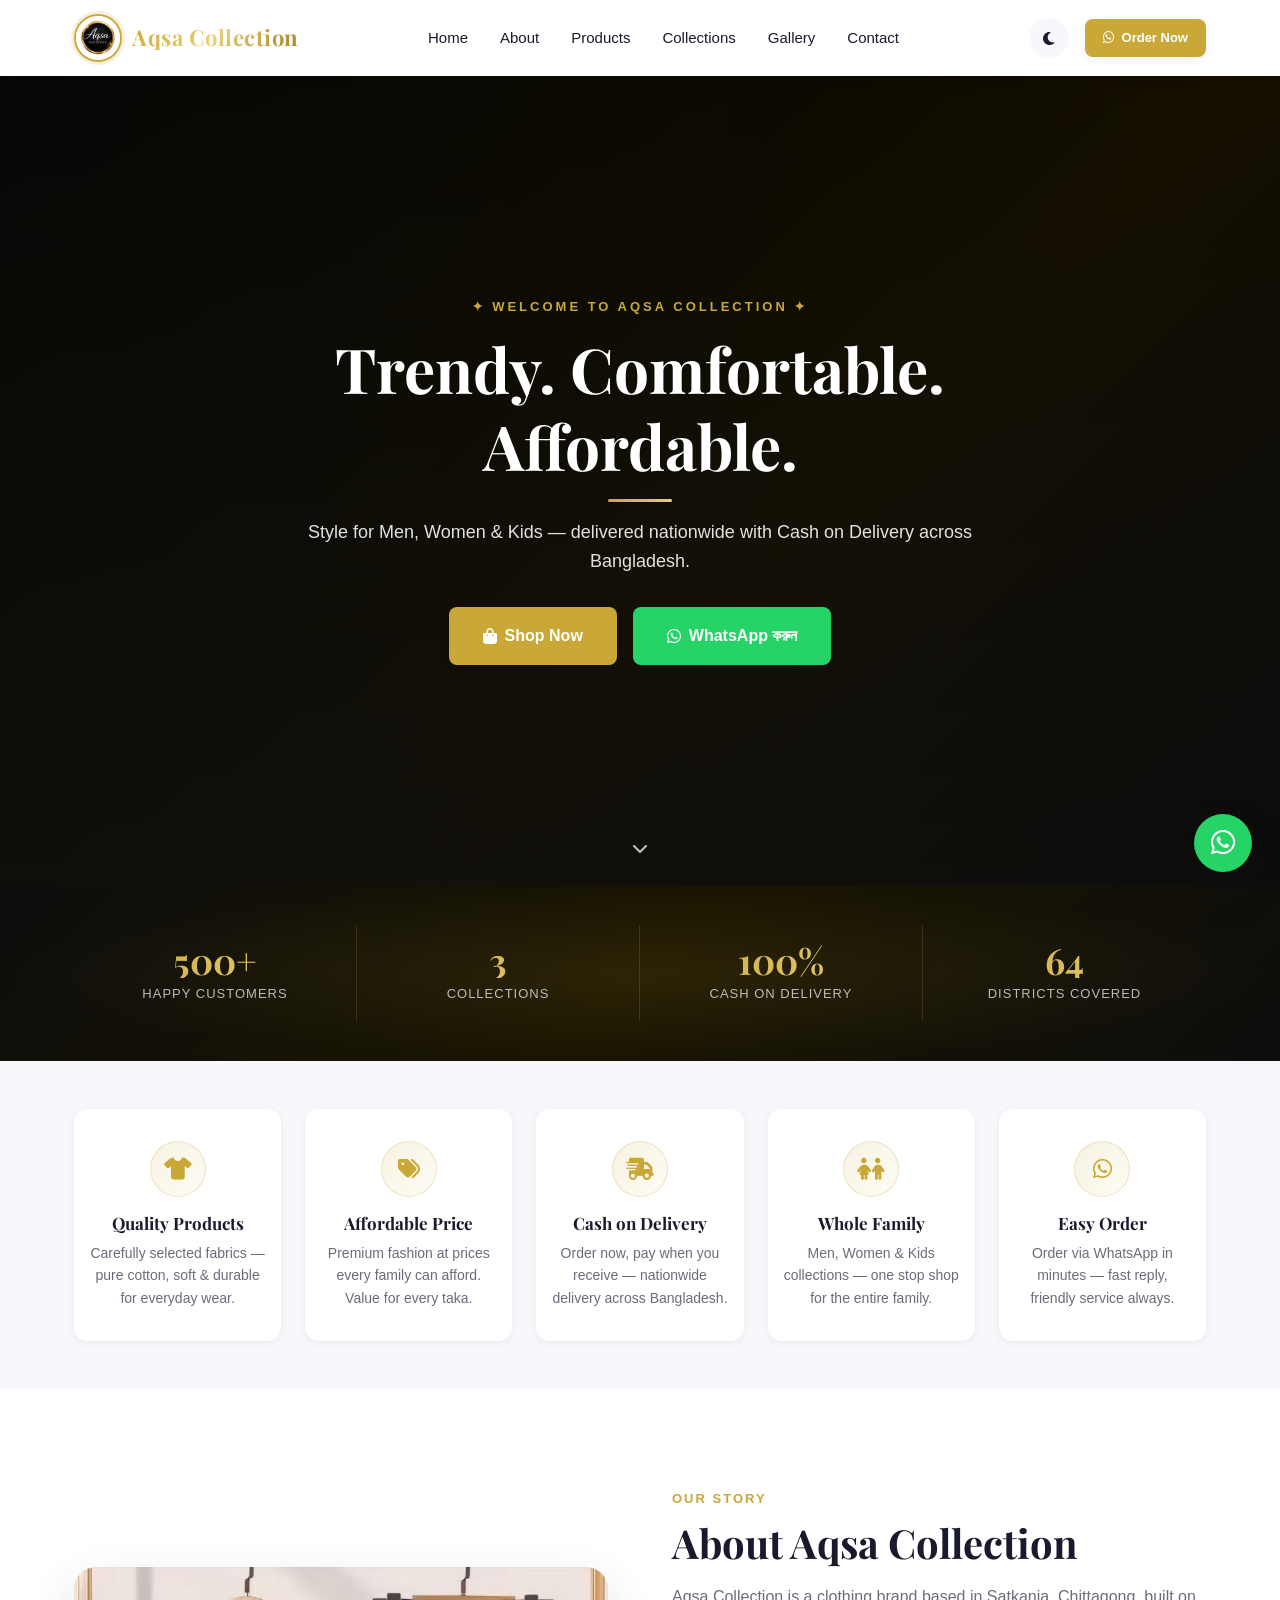
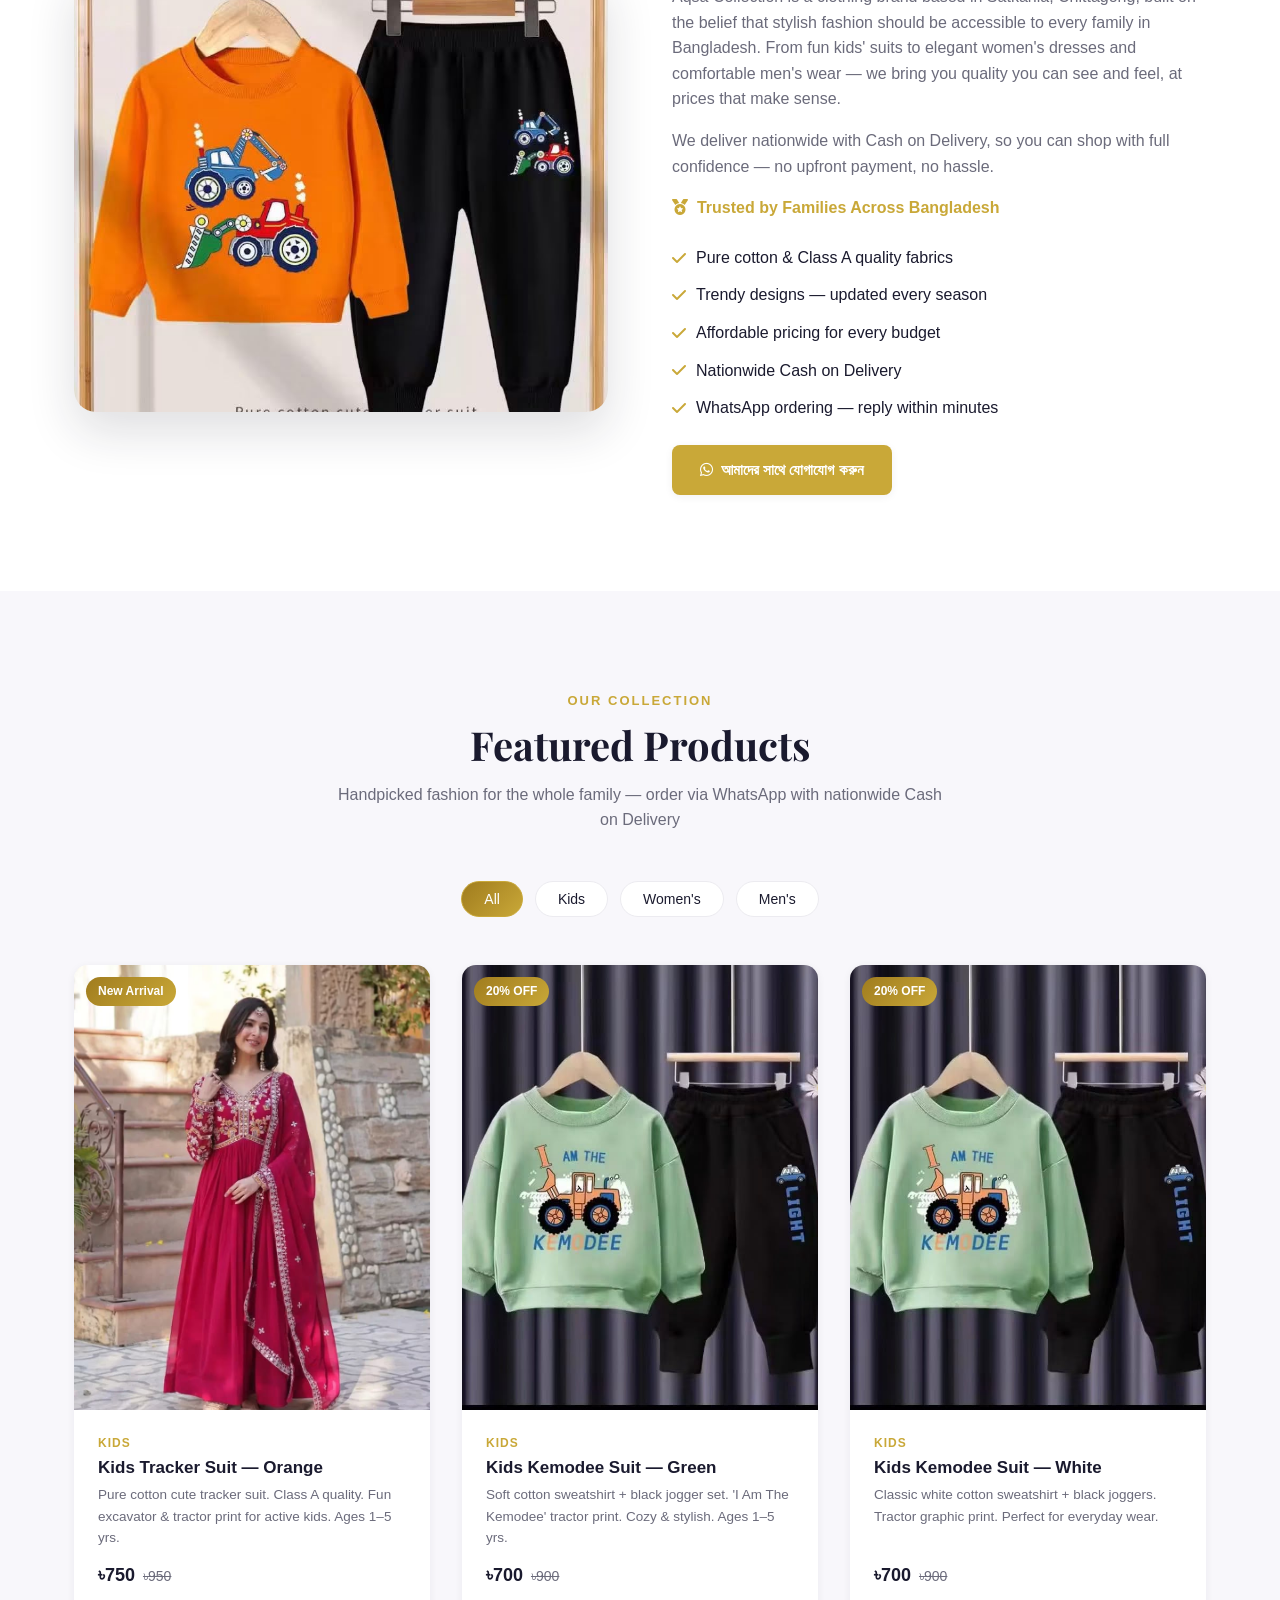
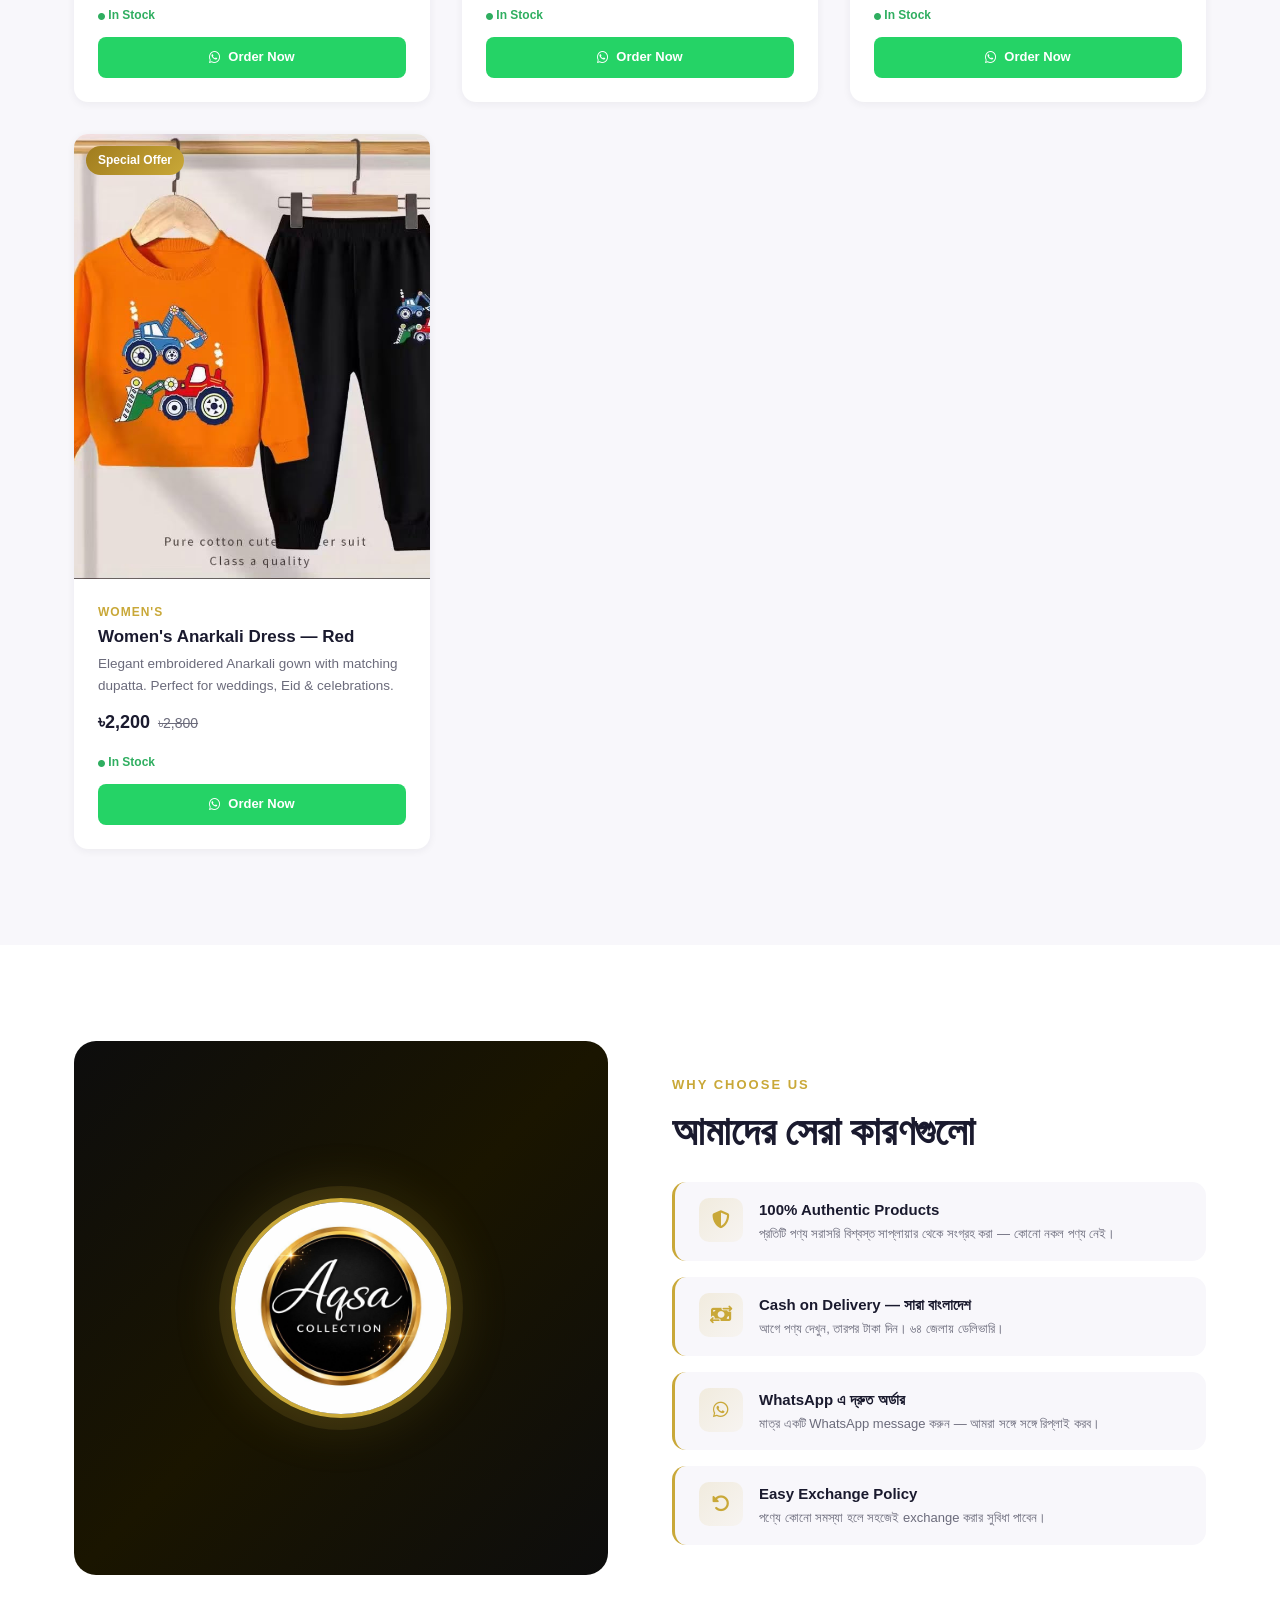
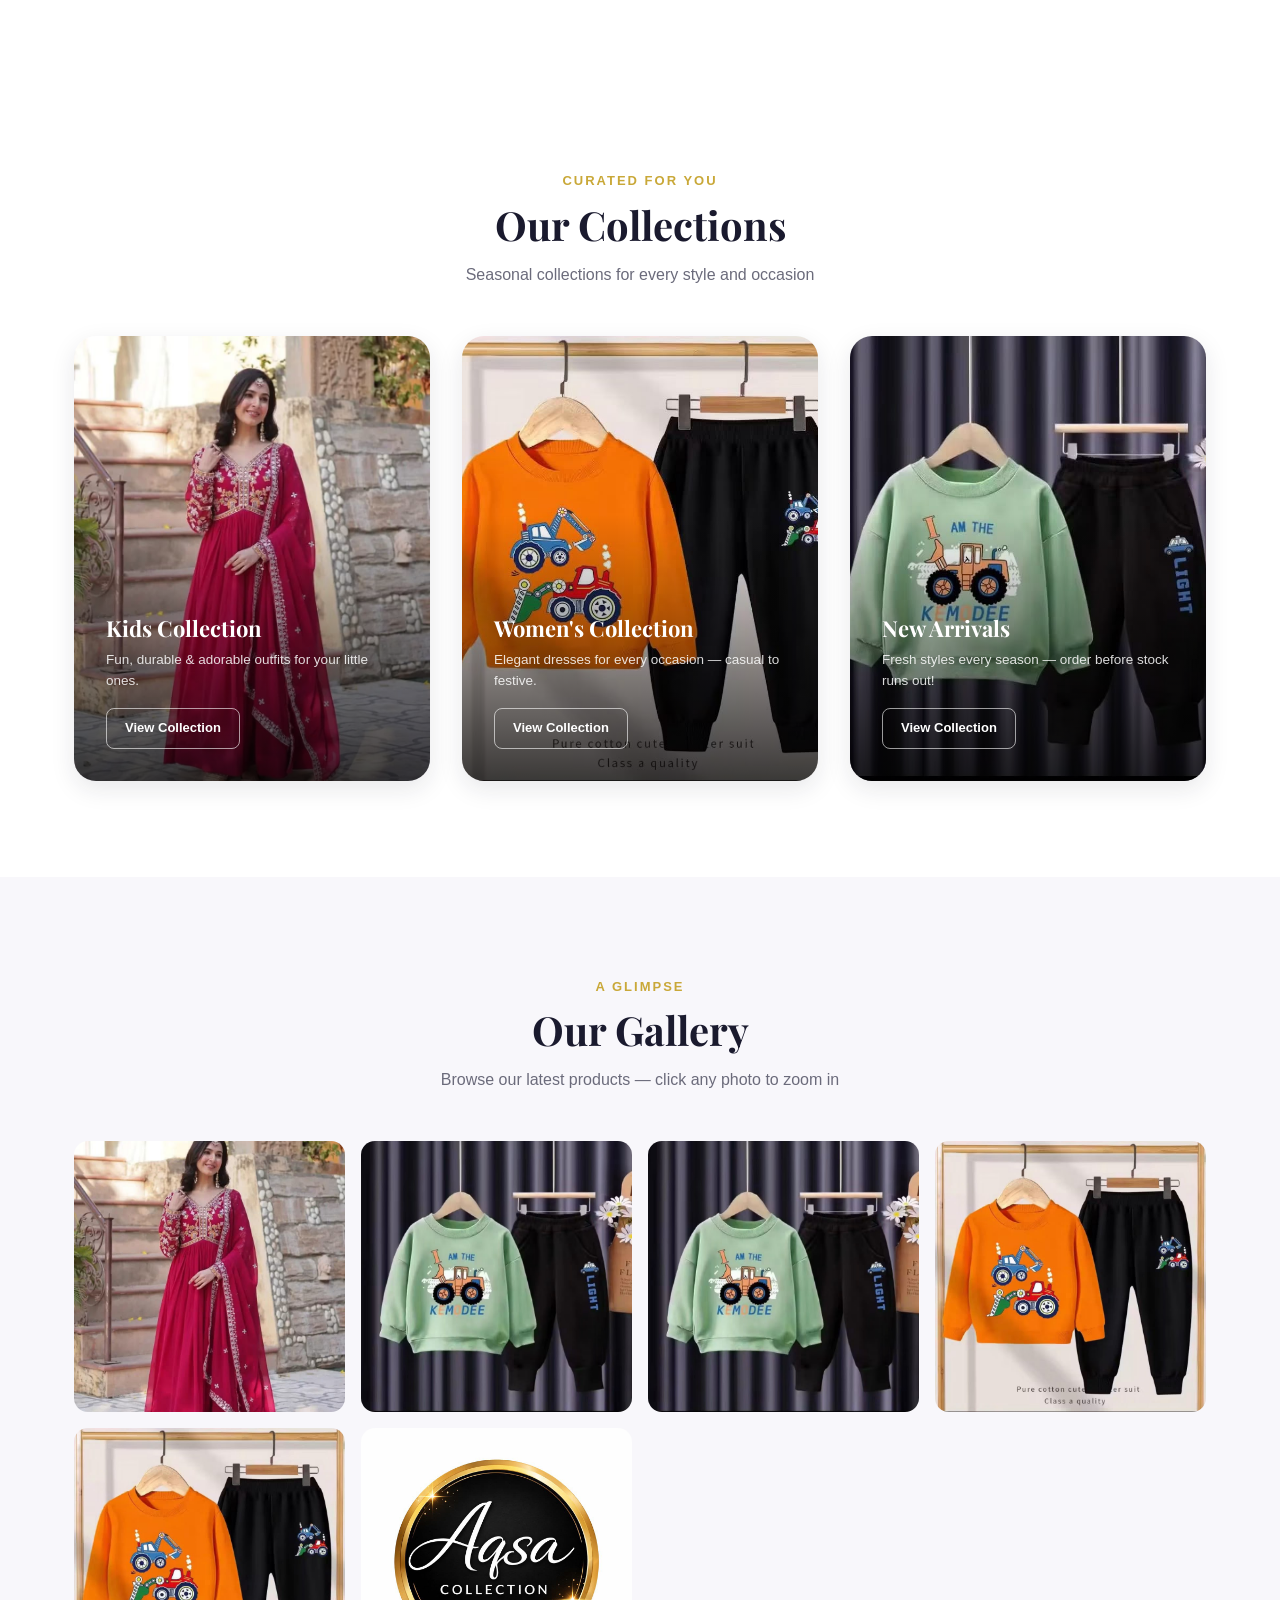
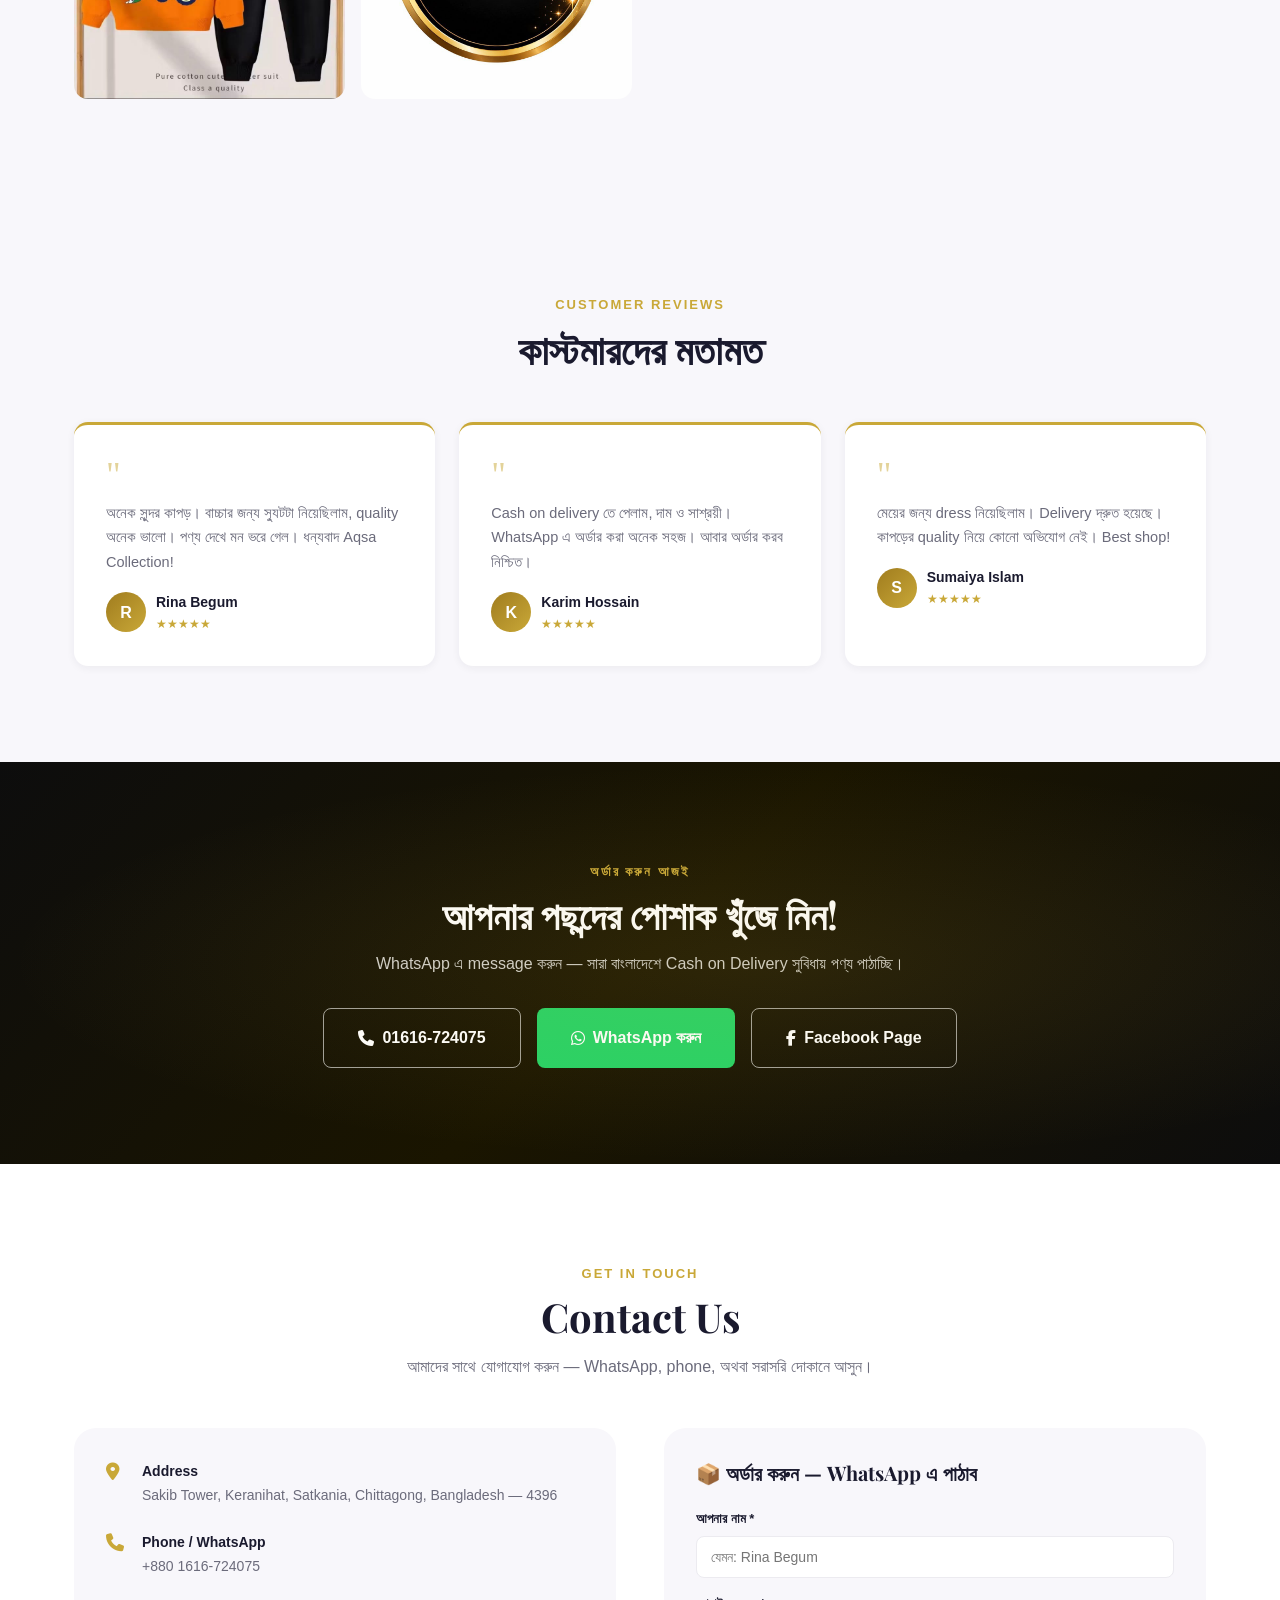
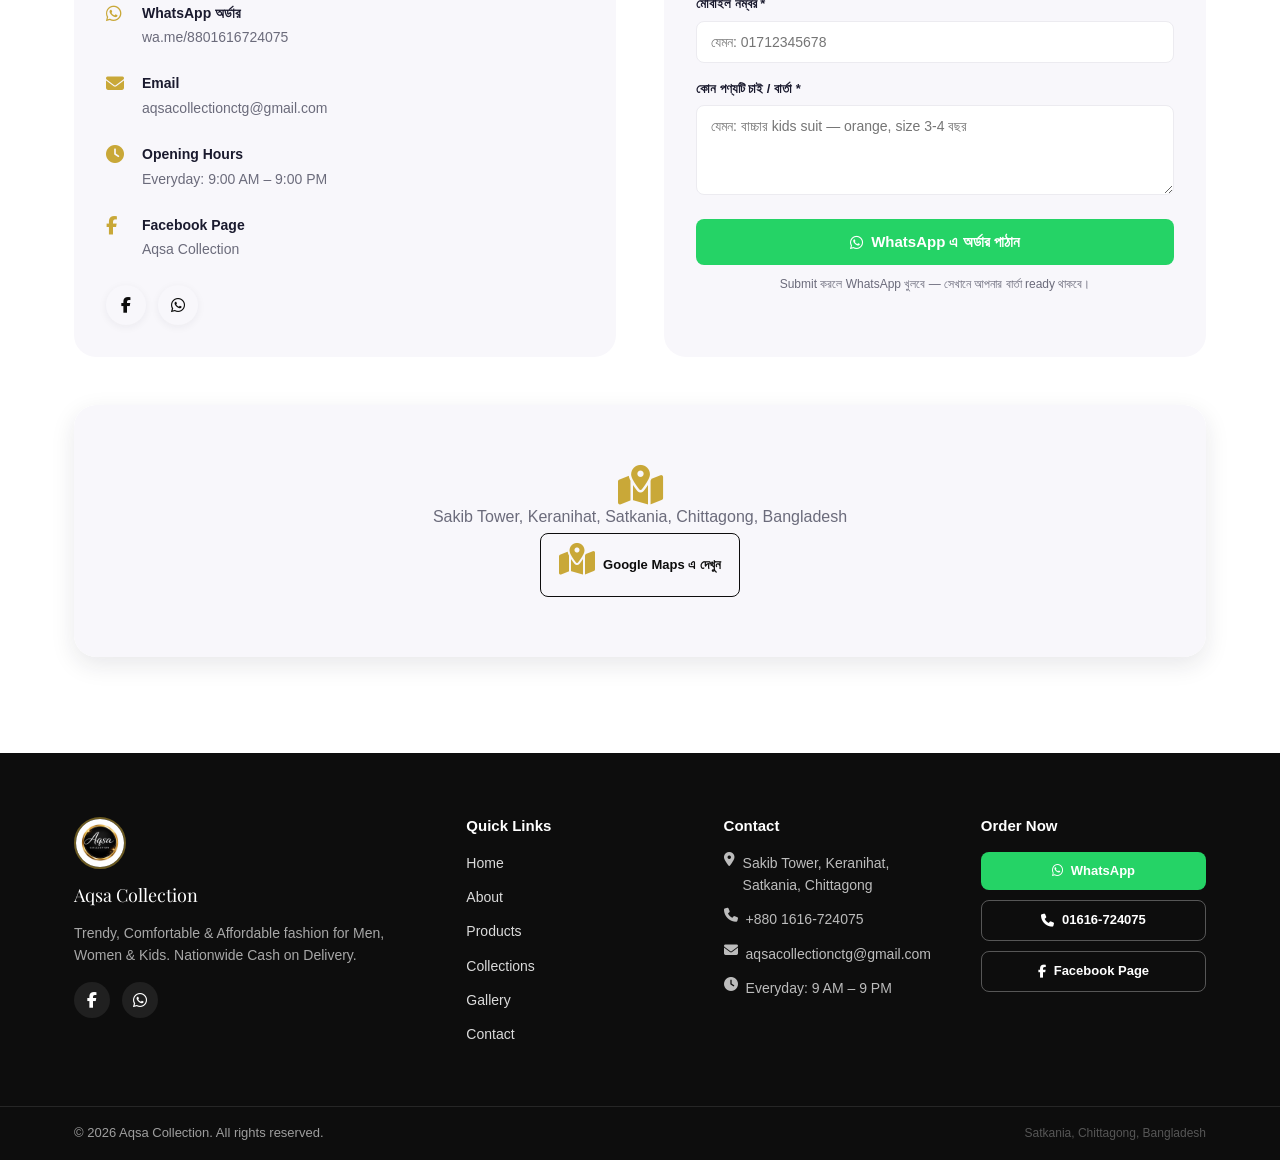
==== commit ebac23ec: "Add files via upload" ====
--- a/index.html
+++ b/index.html
@@ -605,7 +605,7 @@
       <a href="https://wa.me/8801616724075?text=আমি%20Aqsa%20Collection%20থেকে%20অর্ডার%20করতে%20চাই।" target="_blank" rel="noopener" class="btn btn-whatsapp btn-lg" id="ctaWhatsappBtn">
         <i class="fa-brands fa-whatsapp"></i> WhatsApp করুন
       </a>
-      <a href="https://www.facebook.com/profile.php?id=61576678657716" target="_blank" rel="noopener" class="btn btn-outline-light btn-lg">
+      <a href="https://www.facebook.com/share/1Em5cw5gPW/?mibextid=wwXIfr" target="_blank" rel="noopener" class="btn btn-outline-light btn-lg">
         <i class="fa-brands fa-facebook-f"></i> Facebook Page
       </a>
     </div>
@@ -649,7 +649,7 @@
             <i class="fa-solid fa-envelope"></i>
             <div>
               <strong>Email</strong>
-              <p><a href="mailto:saiful_pu@yahoo.com" id="contactEmail">saiful_pu@yahoo.com</a></p>
+              <p><a href="mailto:aqsacollectionctg@gmail.com" id="contactEmail">aqsacollectionctg@gmail.com</a></p>
             </div>
           </li>
           <li>
@@ -663,13 +663,13 @@
             <i class="fa-brands fa-facebook-f"></i>
             <div>
               <strong>Facebook Page</strong>
-              <p><a href="https://www.facebook.com/profile.php?id=61576678657716" target="_blank" rel="noopener">Aqsa Collection</a></p>
+              <p><a href="https://www.facebook.com/share/1Em5cw5gPW/?mibextid=wwXIfr" target="_blank" rel="noopener">Aqsa Collection</a></p>
             </div>
           </li>
         </ul>
 
         <div class="contact-social" id="contactSocial" style="margin-top:20px;">
-          <a href="https://www.facebook.com/profile.php?id=61576678657716" target="_blank" rel="noopener" aria-label="Facebook" style="background:var(--surface);width:40px;height:40px;border-radius:50%;display:flex;align-items:center;justify-content:center;color:var(--primary);transition:all 0.25s;">
+          <a href="https://www.facebook.com/share/1Em5cw5gPW/?mibextid=wwXIfr" target="_blank" rel="noopener" aria-label="Facebook" style="background:var(--surface);width:40px;height:40px;border-radius:50%;display:flex;align-items:center;justify-content:center;color:var(--primary);transition:all 0.25s;">
             <i class="fa-brands fa-facebook-f"></i>
           </a>
           <a href="https://wa.me/8801616724075" target="_blank" rel="noopener" aria-label="WhatsApp" style="background:var(--surface);width:40px;height:40px;border-radius:50%;display:flex;align-items:center;justify-content:center;color:var(--primary);transition:all 0.25s;">
@@ -724,7 +724,7 @@
       <p class="footer-business-name" id="footerBusinessName">Aqsa Collection</p>
       <p class="footer-description" id="footerDescription">Trendy, Comfortable &amp; Affordable fashion for Men, Women &amp; Kids. Nationwide Cash on Delivery.</p>
       <div class="footer-social" style="margin-top:12px;">
-        <a href="https://www.facebook.com/profile.php?id=61576678657716" target="_blank" rel="noopener" aria-label="Facebook"><i class="fa-brands fa-facebook-f"></i></a>
+        <a href="https://www.facebook.com/share/1Em5cw5gPW/?mibextid=wwXIfr" target="_blank" rel="noopener" aria-label="Facebook"><i class="fa-brands fa-facebook-f"></i></a>
         <a href="https://wa.me/8801616724075" target="_blank" rel="noopener" aria-label="WhatsApp"><i class="fa-brands fa-whatsapp"></i></a>
       </div>
     </div>
@@ -746,7 +746,7 @@
       <ul class="footer-contact-list">
         <li><i class="fa-solid fa-location-dot"></i> <span>Sakib Tower, Keranihat, Satkania, Chittagong</span></li>
         <li><i class="fa-solid fa-phone"></i> <span>+880 1616-724075</span></li>
-        <li><i class="fa-solid fa-envelope"></i> <span>saiful_pu@yahoo.com</span></li>
+        <li><i class="fa-solid fa-envelope"></i> <span>aqsacollectionctg@gmail.com</span></li>
         <li><i class="fa-solid fa-clock"></i> <span>Everyday: 9 AM – 9 PM</span></li>
       </ul>
     </div>
@@ -760,7 +760,7 @@
         <a href="tel:+8801616724075" class="btn btn-sm" style="border:1.5px solid rgba(255,255,255,0.3);color:#fff;">
           <i class="fa-solid fa-phone"></i> 01616-724075
         </a>
-        <a href="https://www.facebook.com/profile.php?id=61576678657716" target="_blank" rel="noopener" class="btn btn-sm" style="border:1.5px solid rgba(255,255,255,0.3);color:#fff;">
+        <a href="https://www.facebook.com/share/1Em5cw5gPW/?mibextid=wwXIfr" target="_blank" rel="noopener" class="btn btn-sm" style="border:1.5px solid rgba(255,255,255,0.3);color:#fff;">
           <i class="fa-brands fa-facebook-f"></i> Facebook Page
         </a>
       </div>
--- a/css/style.css
+++ b/css/style.css
@@ -0,0 +1,500 @@
+/* =====================================================================
+   STYLE.CSS — DESIGN SYSTEM + COMPONENT STYLES
+   =====================================================================
+   All colors/fonts read from CSS custom properties on :root.
+   script.js overrides these at runtime from config.branding, so this
+   file NEVER needs to change between clients — only config.js does.
+   ===================================================================== */
+
+/* ---------------------------------------------------------------
+   1. DESIGN TOKENS (defaults — overridden by script.js at runtime)
+   --------------------------------------------------------------- */
+:root {
+  --primary: #1a1a2e;
+  --secondary: #c9a15a;
+  --accent: #e94560;
+  --bg: #ffffff;
+  --font-main: 'Poppins', sans-serif;
+  --font-heading: 'Playfair Display', serif;
+
+  --text-dark: #1a1a2e;
+  --text-muted: #6b6b7b;
+  --text-light: #ffffff;
+  --border-color: #ecebf0;
+  --surface: #f8f7fb;
+
+  --radius-sm: 8px;
+  --radius-md: 14px;
+  --radius-lg: 22px;
+  --radius-pill: 999px;
+
+  --shadow-sm: 0 2px 8px rgba(26,26,46,0.06);
+  --shadow-md: 0 8px 24px rgba(26,26,46,0.10);
+  --shadow-lg: 0 20px 48px rgba(26,26,46,0.14);
+
+  --space-1: 4px;  --space-2: 8px;  --space-3: 12px;
+  --space-4: 16px; --space-5: 24px; --space-6: 32px;
+  --space-7: 48px; --space-8: 64px; --space-9: 96px;
+
+  --container-width: 1180px;
+  --transition: 0.25s ease;
+  --btn-radius: 10px; /* set to 999px for "pill", 4px for "square" via JS if desired */
+}
+
+[data-theme="dark"] {
+  --bg: #12121c;
+  --text-dark: #f3f2f7;
+  --text-muted: #b4b2c2;
+  --border-color: #2a2a3d;
+  --surface: #191926;
+}
+
+/* ---------------------------------------------------------------
+   2. RESET
+   --------------------------------------------------------------- */
+*, *::before, *::after { box-sizing: border-box; margin: 0; padding: 0; }
+html { scroll-behavior: smooth; }
+body {
+  font-family: var(--font-main);
+  color: var(--text-dark);
+  background: var(--bg);
+  line-height: 1.6;
+  -webkit-font-smoothing: antialiased;
+  overflow-x: hidden;
+  transition: background var(--transition), color var(--transition);
+}
+img { max-width: 100%; display: block; }
+a { text-decoration: none; color: inherit; }
+ul { list-style: none; }
+button { font-family: inherit; cursor: pointer; border: none; background: none; }
+input, textarea { font-family: inherit; }
+h1,h2,h3,h4 { font-family: var(--font-heading); line-height: 1.25; font-weight: 700; }
+
+.skip-link {
+  position: absolute; top: -50px; left: 0; background: var(--primary); color: #fff;
+  padding: 10px 18px; z-index: 9999; transition: top 0.2s;
+}
+.skip-link:focus { top: 0; }
+
+.container {
+  width: 100%;
+  max-width: var(--container-width);
+  margin: 0 auto;
+  padding: 0 var(--space-5);
+}
+
+/* ---------------------------------------------------------------
+   3. TYPOGRAPHY HELPERS
+   --------------------------------------------------------------- */
+.section-eyebrow {
+  display: inline-block;
+  font-size: 13px;
+  letter-spacing: 2px;
+  text-transform: uppercase;
+  color: var(--secondary);
+  font-weight: 600;
+  margin-bottom: var(--space-2);
+}
+.section-heading { font-size: clamp(28px, 4vw, 40px); color: var(--text-dark); }
+.section-header-center { text-align: center; max-width: 620px; margin: 0 auto var(--space-7); }
+.section-subheading { color: var(--text-muted); margin-top: var(--space-3); font-size: 16px; }
+
+/* ---------------------------------------------------------------
+   4. BUTTONS
+   --------------------------------------------------------------- */
+.btn {
+  display: inline-flex; align-items: center; justify-content: center; gap: 8px;
+  padding: 13px 28px;
+  border-radius: var(--btn-radius);
+  font-weight: 600;
+  font-size: 15px;
+  transition: transform var(--transition), box-shadow var(--transition), background var(--transition), color var(--transition);
+  white-space: nowrap;
+}
+.btn-primary { background: var(--accent); color: #fff; box-shadow: var(--shadow-sm); }
+.btn-primary:hover { transform: translateY(-2px); box-shadow: var(--shadow-md); }
+.btn-outline { border: 1.5px solid var(--primary); color: var(--primary); }
+.btn-outline:hover { background: var(--primary); color: #fff; }
+.btn-outline-light { border: 1.5px solid rgba(255,255,255,0.6); color: #fff; }
+.btn-outline-light:hover { background: #fff; color: var(--primary); }
+.btn-whatsapp { background: #25D366; color: #fff; }
+.btn-whatsapp:hover { transform: translateY(-2px); box-shadow: var(--shadow-md); }
+.btn-sm { padding: 9px 18px; font-size: 13px; }
+.btn-lg { padding: 16px 34px; font-size: 16px; }
+.btn-block { width: 100%; }
+
+/* ---------------------------------------------------------------
+   5. HEADER
+   --------------------------------------------------------------- */
+.site-header {
+  position: sticky; top: 0; z-index: 999;
+  background: var(--bg);
+  box-shadow: var(--shadow-sm);
+}
+.header-inner {
+  display: flex; align-items: center; justify-content: space-between;
+  height: 76px;
+}
+.brand { display: flex; align-items: center; gap: 10px; }
+.brand-logo { height: 40px; width: auto; object-fit: contain; }
+.brand-name { font-family: var(--font-heading); font-weight: 700; font-size: 20px; color: var(--text-dark); }
+
+.main-nav .nav-list { display: flex; gap: var(--space-6); }
+.nav-link {
+  font-weight: 500; font-size: 15px; color: var(--text-dark); position: relative; padding: 4px 0;
+}
+.nav-link::after {
+  content: ""; position: absolute; left: 0; bottom: -4px; width: 0; height: 2px;
+  background: var(--accent); transition: width var(--transition);
+}
+.nav-link:hover::after { width: 100%; }
+
+.header-actions { display: flex; align-items: center; gap: var(--space-4); }
+.icon-btn {
+  width: 40px; height: 40px; border-radius: 50%; display: flex; align-items: center; justify-content: center;
+  color: var(--text-dark); background: var(--surface); font-size: 15px; transition: background var(--transition);
+}
+.icon-btn:hover { background: var(--border-color); }
+
+.hamburger {
+  display: none; flex-direction: column; gap: 5px; width: 32px; height: 24px;
+}
+.hamburger span { display: block; height: 2.5px; width: 100%; background: var(--text-dark); border-radius: 2px; transition: all var(--transition); }
+.hamburger.active span:nth-child(1) { transform: translateY(7.5px) rotate(45deg); }
+.hamburger.active span:nth-child(2) { opacity: 0; }
+.hamburger.active span:nth-child(3) { transform: translateY(-7.5px) rotate(-45deg); }
+
+.mobile-menu {
+  display: none;
+  position: fixed; top: 76px; left: 0; right: 0; bottom: 0;
+  background: var(--bg); z-index: 998; padding: var(--space-6) var(--space-5);
+  transform: translateY(-12px); opacity: 0; pointer-events: none;
+  transition: transform var(--transition), opacity var(--transition);
+  overflow-y: auto;
+}
+.mobile-menu.open { transform: translateY(0); opacity: 1; pointer-events: auto; }
+.mobile-nav-list { display: flex; flex-direction: column; gap: var(--space-5); margin-bottom: var(--space-7); }
+.mobile-nav-link { font-size: 20px; font-weight: 600; }
+.mobile-menu-contact { display: flex; flex-direction: column; gap: var(--space-3); }
+
+/* ---------------------------------------------------------------
+   6. HERO
+   --------------------------------------------------------------- */
+.hero {
+  position: relative;
+  min-height: 90vh;
+  display: flex; align-items: center; justify-content: center;
+  background-size: cover; background-position: center;
+  text-align: center;
+}
+.hero-overlay {
+  position: absolute; inset: 0;
+  background: linear-gradient(180deg, rgba(26,26,46,0.55) 0%, rgba(26,26,46,0.75) 100%);
+}
+.hero-content { position: relative; z-index: 2; color: #fff; max-width: 720px; margin: 0 auto; }
+.hero-heading { font-size: clamp(34px, 6vw, 62px); color: #fff; margin-bottom: var(--space-4); }
+.hero-subheading { font-size: clamp(15px, 2vw, 18px); color: rgba(255,255,255,0.88); margin-bottom: var(--space-6); }
+.hero-buttons { display: flex; gap: var(--space-4); justify-content: center; flex-wrap: wrap; }
+.hero-scroll-indicator {
+  position: absolute; bottom: var(--space-5); left: 50%; transform: translateX(-50%);
+  color: #fff; opacity: 0.75; animation: bounce 2s infinite; z-index: 2;
+}
+@keyframes bounce { 0%,100%{transform:translate(-50%,0);} 50%{transform:translate(-50%,8px);} }
+
+/* ---------------------------------------------------------------
+   7. FEATURES
+   --------------------------------------------------------------- */
+.features-section { padding: var(--space-7) 0; background: var(--surface); }
+.features-grid {
+  display: grid; grid-template-columns: repeat(auto-fit, minmax(180px, 1fr));
+  gap: var(--space-5);
+}
+.feature-card {
+  background: var(--bg); border-radius: var(--radius-md); padding: var(--space-6) var(--space-4);
+  text-align: center; box-shadow: var(--shadow-sm); transition: transform var(--transition), box-shadow var(--transition);
+}
+.feature-card:hover { transform: translateY(-6px); box-shadow: var(--shadow-md); }
+.feature-icon {
+  width: 56px; height: 56px; border-radius: 50%;
+  background: var(--surface); /* fallback for browsers without color-mix() */
+  background: color-mix(in srgb, var(--accent) 12%, transparent);
+  color: var(--accent); display: flex; align-items: center; justify-content: center; font-size: 22px;
+  margin: 0 auto var(--space-4);
+}
+.feature-title { font-size: 17px; margin-bottom: var(--space-2); }
+.feature-text { font-size: 14px; color: var(--text-muted); }
+
+/* ---------------------------------------------------------------
+   8. ABOUT
+   --------------------------------------------------------------- */
+.about-section { padding: var(--space-9) 0; }
+.about-inner { display: grid; grid-template-columns: 1fr 1fr; gap: var(--space-8); align-items: center; }
+.about-image-wrap { border-radius: var(--radius-lg); overflow: hidden; box-shadow: var(--shadow-lg); }
+.about-image { width: 100%; height: 100%; object-fit: cover; aspect-ratio: 6/5; }
+.about-story { color: var(--text-muted); margin: var(--space-4) 0; font-size: 16px; }
+.about-experience { color: var(--secondary); font-weight: 600; margin-bottom: var(--space-5); }
+.about-why-list li { display: flex; align-items: center; gap: 10px; margin-bottom: var(--space-3); font-weight: 500; }
+.about-why-list i { color: var(--accent); }
+
+/* ---------------------------------------------------------------
+   9. PRODUCTS
+   --------------------------------------------------------------- */
+.products-section { padding: var(--space-9) 0; background: var(--surface); }
+.product-filter-bar {
+  display: flex; flex-wrap: wrap; justify-content: center; gap: var(--space-3);
+  margin-bottom: var(--space-7);
+}
+.filter-btn {
+  padding: 9px 22px; border-radius: var(--radius-pill); border: 1.5px solid var(--border-color);
+  font-weight: 500; font-size: 14px; color: var(--text-dark); transition: all var(--transition);
+  background: var(--bg);
+}
+.filter-btn:hover { border-color: var(--accent); color: var(--accent); }
+.filter-btn.active { background: var(--primary); border-color: var(--primary); color: #fff; }
+
+.product-grid {
+  display: grid; grid-template-columns: repeat(auto-fill, minmax(260px, 1fr));
+  gap: var(--space-6);
+}
+.product-card {
+  background: var(--bg); border-radius: var(--radius-md); overflow: hidden;
+  box-shadow: var(--shadow-sm); transition: transform var(--transition), box-shadow var(--transition);
+  display: flex; flex-direction: column;
+}
+.product-card:hover { transform: translateY(-6px); box-shadow: var(--shadow-md); }
+.product-image-wrap { position: relative; aspect-ratio: 4/5; overflow: hidden; background: var(--border-color); }
+.product-image { width: 100%; height: 100%; object-fit: cover; transition: transform 0.4s ease; }
+.product-card:hover .product-image { transform: scale(1.06); }
+.product-badge {
+  position: absolute; top: 12px; left: 12px; background: var(--accent); color: #fff;
+  font-size: 12px; font-weight: 600; padding: 5px 12px; border-radius: var(--radius-pill);
+}
+.product-body { padding: var(--space-5); flex: 1; display: flex; flex-direction: column; }
+.product-category { font-size: 12px; color: var(--secondary); text-transform: uppercase; letter-spacing: 1px; font-weight: 600; margin-bottom: 4px; }
+.product-name { font-size: 17px; font-family: var(--font-main); font-weight: 600; margin-bottom: 6px; }
+.product-desc { font-size: 13.5px; color: var(--text-muted); margin-bottom: var(--space-3); flex: 1; }
+.product-price-row { display: flex; align-items: baseline; gap: 8px; margin-bottom: var(--space-4); }
+.product-price { font-size: 18px; font-weight: 700; color: var(--text-dark); }
+.product-oldprice { font-size: 14px; color: var(--text-muted); text-decoration: line-through; }
+.product-availability { font-size: 12px; font-weight: 600; margin-bottom: var(--space-3); }
+.product-availability.in-stock { color: #2fae60; }
+.product-availability.limited { color: #d98c00; }
+.product-actions { display: flex; gap: var(--space-2); }
+.product-actions .btn { flex: 1; padding: 10px 12px; font-size: 13px; }
+.no-products-msg { text-align: center; color: var(--text-muted); padding: var(--space-6) 0; }
+
+/* ---------------------------------------------------------------
+   10. COLLECTIONS
+   --------------------------------------------------------------- */
+.collections-section { padding: var(--space-9) 0; }
+.collections-grid { display: grid; grid-template-columns: repeat(auto-fit, minmax(300px, 1fr)); gap: var(--space-6); }
+.collection-card {
+  position: relative; border-radius: var(--radius-lg); overflow: hidden; aspect-ratio: 4/5;
+  box-shadow: var(--shadow-md);
+}
+.collection-card img { width: 100%; height: 100%; object-fit: cover; transition: transform 0.5s ease; }
+.collection-card:hover img { transform: scale(1.08); }
+.collection-overlay {
+  position: absolute; inset: 0; display: flex; flex-direction: column; justify-content: flex-end;
+  padding: var(--space-6); background: linear-gradient(180deg, transparent 40%, rgba(0,0,0,0.75) 100%);
+  color: #fff;
+}
+.collection-title { font-size: 22px; color: #fff; margin-bottom: 6px; }
+.collection-desc { font-size: 13.5px; color: rgba(255,255,255,0.85); margin-bottom: var(--space-4); }
+.collection-overlay .btn { align-self: flex-start; }
+
+/* ---------------------------------------------------------------
+   11. GALLERY + LIGHTBOX
+   --------------------------------------------------------------- */
+.gallery-section { padding: var(--space-9) 0; background: var(--surface); }
+.gallery-grid { display: grid; grid-template-columns: repeat(auto-fill, minmax(220px, 1fr)); gap: var(--space-4); }
+.gallery-item { border-radius: var(--radius-md); overflow: hidden; aspect-ratio: 1/1; cursor: pointer; position: relative; }
+.gallery-item img { width: 100%; height: 100%; object-fit: cover; transition: transform 0.4s ease; }
+.gallery-item:hover img { transform: scale(1.1); }
+.gallery-item::after {
+  content: "\f00e"; font-family: "Font Awesome 6 Free"; font-weight: 900;
+  position: absolute; inset: 0; display: flex; align-items: center; justify-content: center;
+  color: #fff; font-size: 22px; background: rgba(26,26,46,0); opacity: 0; transition: all var(--transition);
+}
+.gallery-item:hover::after { background: rgba(26,26,46,0.35); opacity: 1; }
+
+.lightbox {
+  position: fixed; inset: 0; background: rgba(10,10,16,0.94); z-index: 1100;
+  display: flex; align-items: center; justify-content: center;
+  opacity: 0; pointer-events: none; transition: opacity var(--transition);
+}
+.lightbox.open { opacity: 1; pointer-events: auto; }
+.lightbox-image { max-width: 88vw; max-height: 85vh; border-radius: var(--radius-sm); }
+.lightbox-close, .lightbox-prev, .lightbox-next {
+  position: absolute; color: #fff; font-size: 26px; background: rgba(255,255,255,0.1);
+  width: 46px; height: 46px; border-radius: 50%; display: flex; align-items: center; justify-content: center;
+  transition: background var(--transition);
+}
+.lightbox-close:hover, .lightbox-prev:hover, .lightbox-next:hover { background: rgba(255,255,255,0.25); }
+.lightbox-close { top: 24px; right: 24px; }
+.lightbox-prev { left: 24px; top: 50%; transform: translateY(-50%); }
+.lightbox-next { right: 24px; top: 50%; transform: translateY(-50%); }
+
+/* ---------------------------------------------------------------
+   12. CTA
+   --------------------------------------------------------------- */
+.cta-section {
+  padding: var(--space-9) 0; text-align: center;
+  background: var(--primary); /* fallback for browsers without color-mix() */
+  background: linear-gradient(135deg, var(--primary), color-mix(in srgb, var(--primary) 70%, #000));
+  color: #fff;
+}
+.cta-heading { color: #fff; font-size: clamp(26px, 4vw, 38px); margin-bottom: var(--space-3); }
+.cta-subtext { color: rgba(255,255,255,0.8); margin-bottom: var(--space-6); }
+.cta-buttons { display: flex; gap: var(--space-4); justify-content: center; flex-wrap: wrap; }
+
+/* ---------------------------------------------------------------
+   13. CONTACT
+   --------------------------------------------------------------- */
+.contact-section { padding: var(--space-9) 0; }
+.contact-grid { display: grid; grid-template-columns: 1fr 1fr; gap: var(--space-7); margin-bottom: var(--space-7); }
+.contact-info-card, .contact-form-card {
+  background: var(--surface); border-radius: var(--radius-lg); padding: var(--space-6);
+}
+.contact-info-list li { display: flex; gap: var(--space-4); margin-bottom: var(--space-5); }
+.contact-info-list i { color: var(--accent); font-size: 18px; margin-top: 3px; width: 20px; }
+.contact-info-list strong { display: block; margin-bottom: 2px; font-size: 14px; }
+.contact-info-list p, .contact-info-list a { color: var(--text-muted); font-size: 14px; }
+.contact-social { display: flex; gap: var(--space-3); margin-top: var(--space-5); }
+.contact-social a {
+  width: 40px; height: 40px; border-radius: 50%; background: var(--bg); box-shadow: var(--shadow-sm);
+  display: flex; align-items: center; justify-content: center; color: var(--primary); transition: all var(--transition);
+}
+.contact-social a:hover { background: var(--accent); color: #fff; }
+
+.contact-form-card h3 { margin-bottom: var(--space-5); font-size: 20px; }
+.form-group { margin-bottom: var(--space-4); }
+.form-group label { display: block; font-size: 13px; font-weight: 600; margin-bottom: 6px; }
+.form-group input, .form-group textarea {
+  width: 100%; padding: 12px 14px; border-radius: var(--radius-sm); border: 1.5px solid var(--border-color);
+  background: var(--bg); color: var(--text-dark); font-size: 14px; transition: border-color var(--transition);
+}
+.form-group input:focus, .form-group textarea:focus { outline: none; border-color: var(--accent); }
+.form-note { font-size: 12px; color: var(--text-muted); margin-top: var(--space-3); text-align: center; }
+
+.map-wrap { border-radius: var(--radius-lg); overflow: hidden; box-shadow: var(--shadow-md); line-height: 0; }
+.map-fallback {
+  padding: var(--space-8) var(--space-5); text-align: center; background: var(--surface);
+  color: var(--text-muted);
+}
+.map-fallback i { font-size: 32px; color: var(--secondary); margin-bottom: var(--space-3); display: block; }
+.map-fallback p { margin-bottom: var(--space-4); }
+
+.field-error { color: var(--accent); font-size: 12px; margin-top: 6px; }
+.form-group input[aria-invalid="true"], .form-group textarea[aria-invalid="true"] { border-color: var(--accent); }
+
+/* ---------------------------------------------------------------
+   14. FOOTER
+   --------------------------------------------------------------- */
+.site-footer { background: var(--primary); color: rgba(255,255,255,0.85); padding-top: var(--space-8); }
+.footer-inner {
+  display: grid; grid-template-columns: 1.6fr 1fr 1fr 1fr; gap: var(--space-6);
+  padding-bottom: var(--space-7);
+}
+.footer-logo { height: 36px; margin-bottom: var(--space-3); filter: brightness(0) invert(1); }
+.footer-business-name { color: #fff; font-family: var(--font-heading); font-size: 18px; margin-bottom: var(--space-3); }
+.footer-description { font-size: 14px; margin-bottom: var(--space-4); opacity: 0.75; }
+.footer-social { display: flex; gap: var(--space-3); }
+.footer-social a {
+  width: 36px; height: 36px; border-radius: 50%; background: rgba(255,255,255,0.08);
+  display: flex; align-items: center; justify-content: center; color: #fff; transition: background var(--transition);
+}
+.footer-social a:hover { background: var(--accent); }
+.footer-col h4 { color: #fff; font-family: var(--font-main); font-size: 15px; margin-bottom: var(--space-4); }
+.footer-links li, .footer-contact-list li { margin-bottom: var(--space-3); font-size: 14px; }
+.footer-contact-list li { display: flex; gap: 8px; align-items: flex-start; opacity: 0.85; }
+.footer-links a:hover { color: var(--secondary); }
+.footer-map-link a { display: inline-flex; align-items: center; gap: 8px; font-size: 14px; color: var(--secondary); }
+
+.footer-bottom { border-top: 1px solid rgba(255,255,255,0.1); padding: var(--space-4) 0; }
+.footer-bottom-inner { display: flex; justify-content: space-between; align-items: center; flex-wrap: wrap; gap: var(--space-2); font-size: 13px; opacity: 0.7; }
+.footer-legal { display: flex; gap: var(--space-2); }
+.footer-legal a:hover { color: var(--secondary); }
+
+/* ---------------------------------------------------------------
+   15. FLOATING BUTTONS
+   --------------------------------------------------------------- */
+.floating-whatsapp {
+  position: fixed; bottom: 24px; right: 24px; width: 58px; height: 58px; border-radius: 50%;
+  background: #25D366; color: #fff; display: flex; align-items: center; justify-content: center;
+  font-size: 28px; box-shadow: var(--shadow-lg); z-index: 900; animation: pulse-wa 2.5s infinite;
+}
+@keyframes pulse-wa {
+  0% { box-shadow: 0 0 0 0 rgba(37,211,102,0.5); }
+  70% { box-shadow: 0 0 0 14px rgba(37,211,102,0); }
+  100% { box-shadow: 0 0 0 0 rgba(37,211,102,0); }
+}
+.back-to-top {
+  position: fixed; bottom: 24px; right: 92px; width: 46px; height: 46px; border-radius: 50%;
+  background: var(--primary); color: #fff; display: flex; align-items: center; justify-content: center;
+  font-size: 16px; box-shadow: var(--shadow-md); z-index: 900; opacity: 0; transform: translateY(10px);
+  transition: opacity var(--transition), transform var(--transition);
+}
+.back-to-top.visible { opacity: 1; transform: translateY(0); }
+
+/* ---------------------------------------------------------------
+   16. ANIMATIONS (fade/slide-up utility, toggled by script.js via IntersectionObserver)
+   --------------------------------------------------------------- */
+.aos-fade-up { opacity: 0; transform: translateY(24px); transition: opacity 0.6s ease, transform 0.6s ease; }
+.aos-fade-up.aos-visible { opacity: 1; transform: translateY(0); }
+
+/* ---------------------------------------------------------------
+   17. RESPONSIVE
+   --------------------------------------------------------------- */
+@media (max-width: 992px) {
+  .about-inner { grid-template-columns: 1fr; }
+  .contact-grid { grid-template-columns: 1fr; }
+  .footer-inner { grid-template-columns: 1fr 1fr; }
+}
+
+@media (max-width: 860px) {
+  .main-nav, .header-cta { display: none; }
+  .hamburger { display: flex; }
+  .mobile-menu { display: block; }
+}
+
+@media (max-width: 640px) {
+  .container { padding: 0 var(--space-4); }
+  .header-inner { height: 66px; }
+  .hero { min-height: 80vh; }
+  .footer-inner { grid-template-columns: 1fr; text-align: left; }
+  .cta-buttons, .hero-buttons { flex-direction: column; align-items: stretch; }
+  .cta-buttons .btn, .hero-buttons .btn { width: 100%; }
+  .back-to-top { right: 24px; bottom: 92px; }
+  .floating-whatsapp { width: 52px; height: 52px; font-size: 24px; }
+  .product-grid { grid-template-columns: repeat(auto-fill, minmax(150px, 1fr)); gap: var(--space-4); }
+  .lightbox-prev { left: 8px; } .lightbox-next { right: 8px; }
+}
+
+/* ---------------------------------------------------------------
+   18. ACCESSIBILITY — reduced motion
+   --------------------------------------------------------------- */
+@media (prefers-reduced-motion: reduce) {
+  html { scroll-behavior: auto; }
+  *, *::before, *::after {
+    animation-duration: 0.01ms !important;
+    animation-iteration-count: 1 !important;
+    transition-duration: 0.01ms !important;
+    scroll-behavior: auto !important;
+  }
+  .aos-fade-up { opacity: 1; transform: none; }
+}
+
+/* Visible keyboard focus ring for interactive elements (buttons, links,
+   filter tabs, gallery items) — improves keyboard navigation clarity. */
+.filter-btn:focus-visible,
+.gallery-item:focus-visible,
+.btn:focus-visible,
+.icon-btn:focus-visible,
+.nav-link:focus-visible,
+.lightbox-close:focus-visible,
+.lightbox-prev:focus-visible,
+.lightbox-next:focus-visible {
+  outline: 2px solid var(--accent);
+  outline-offset: 2px;
+}
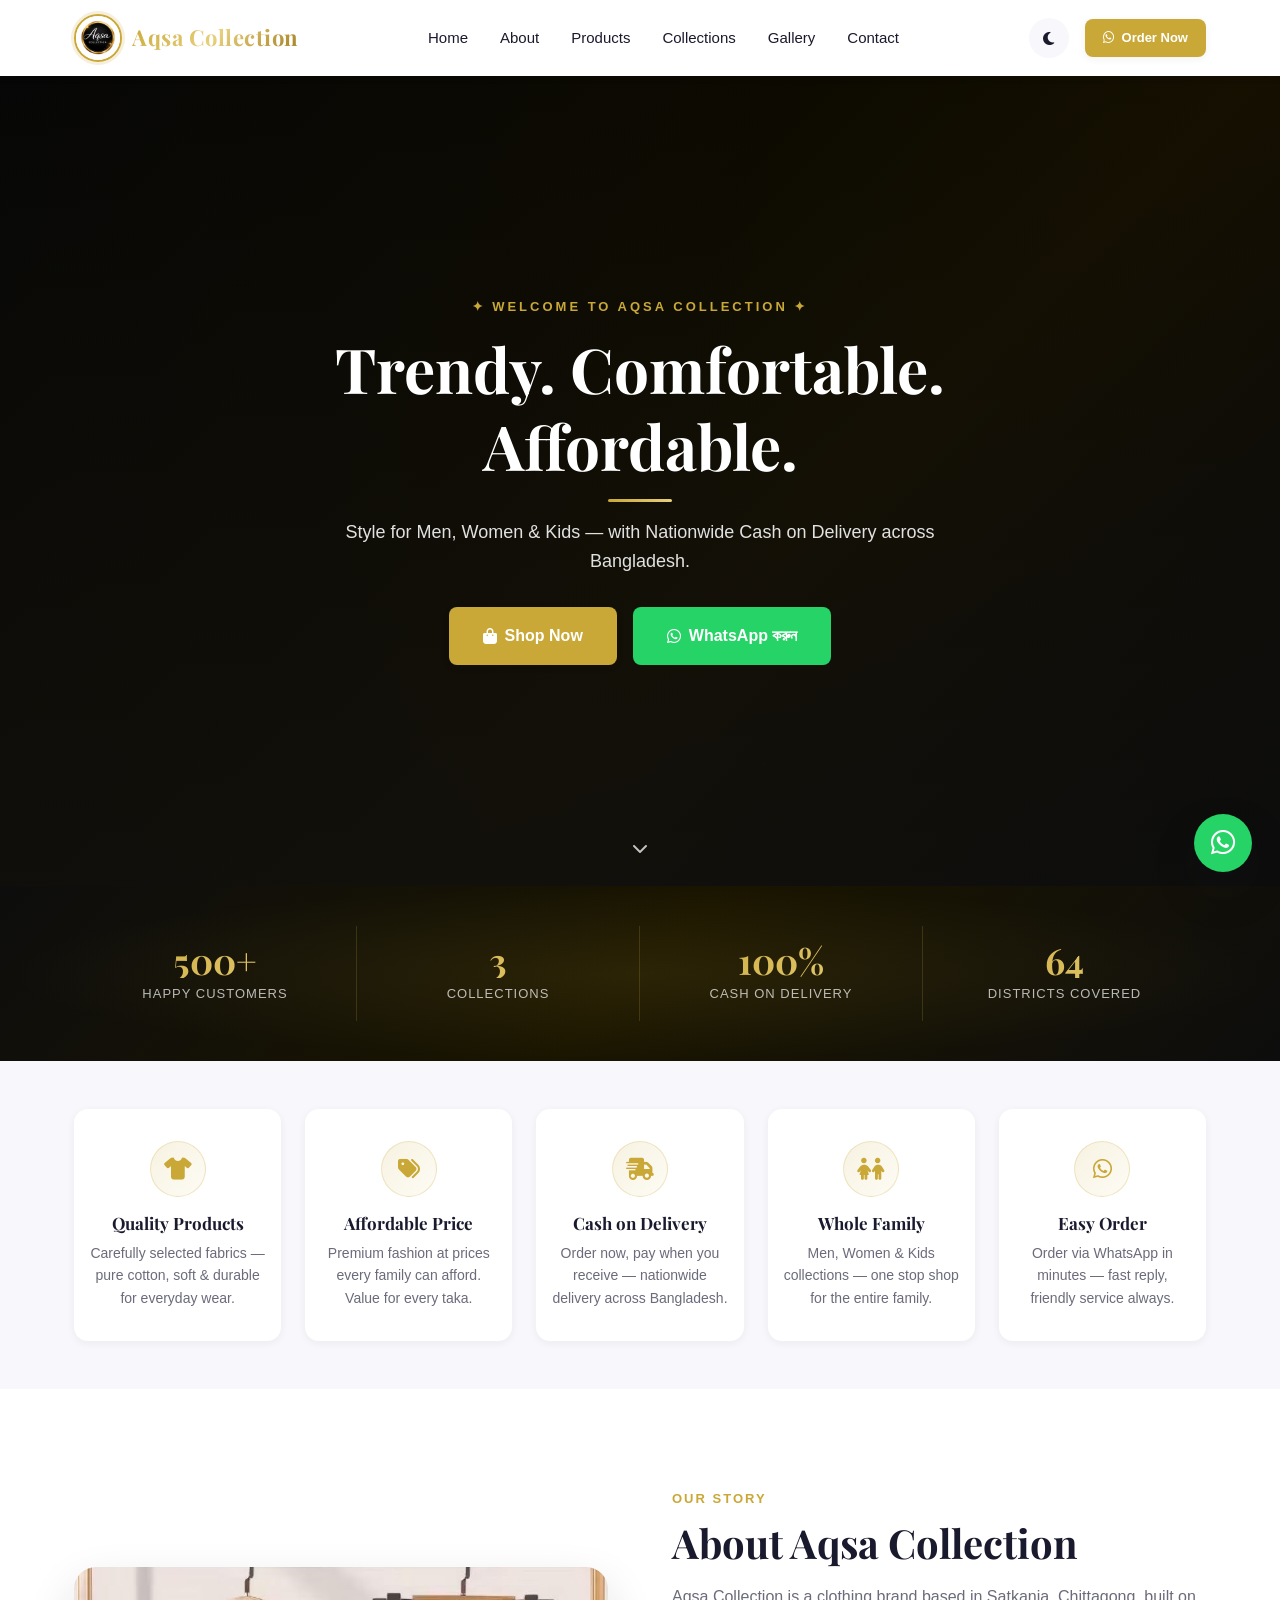
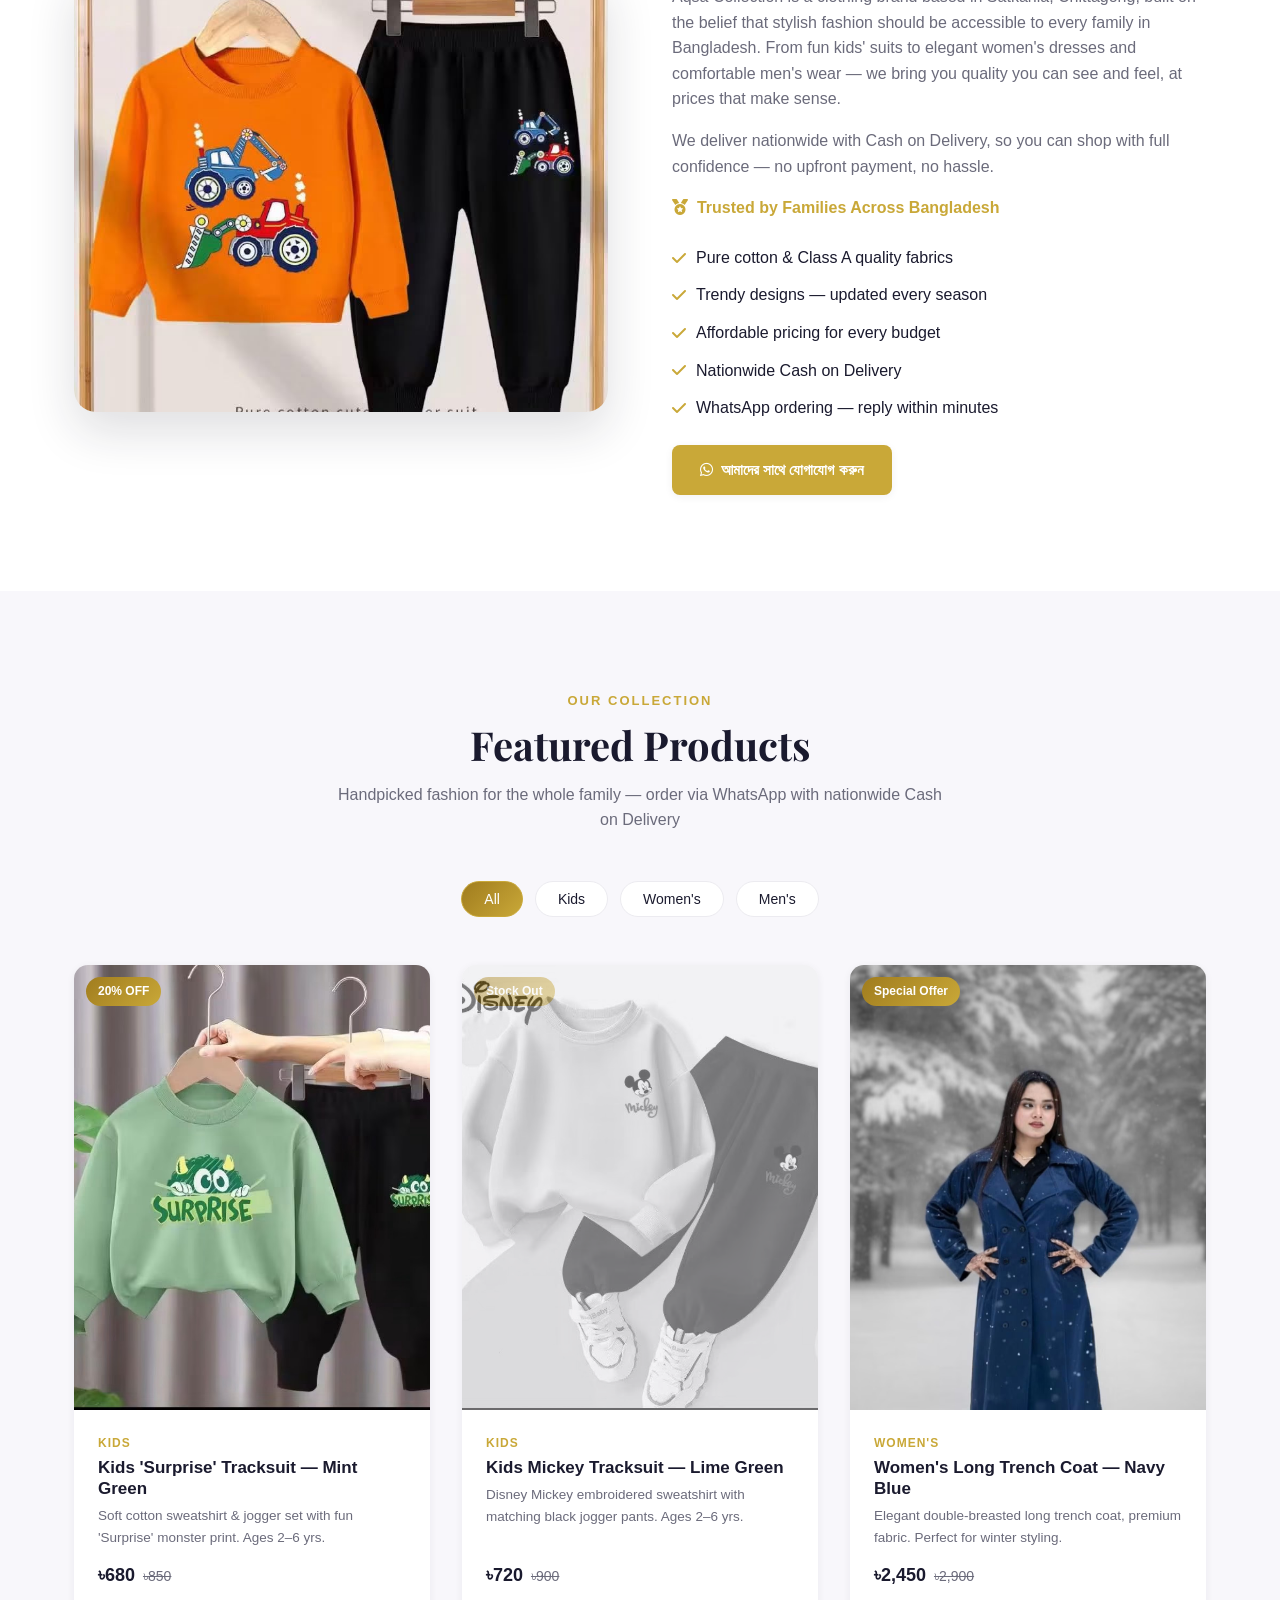
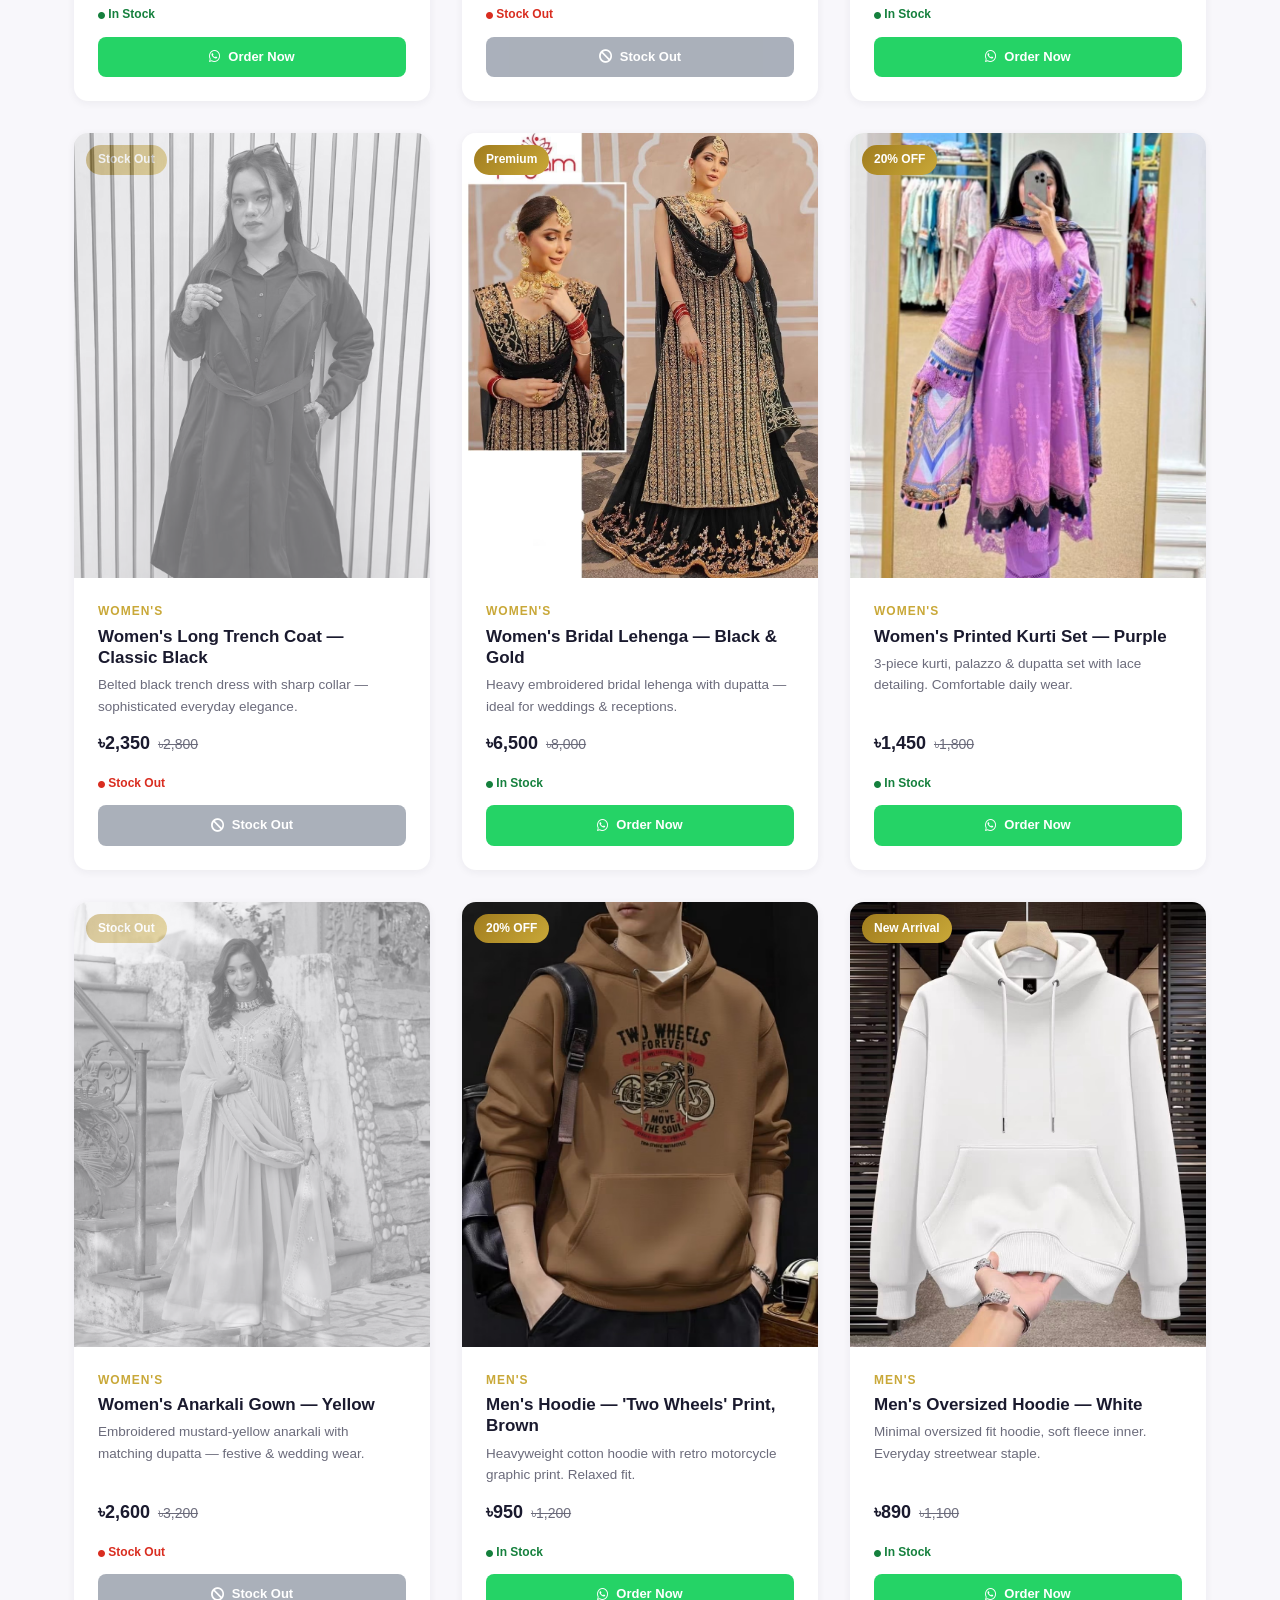
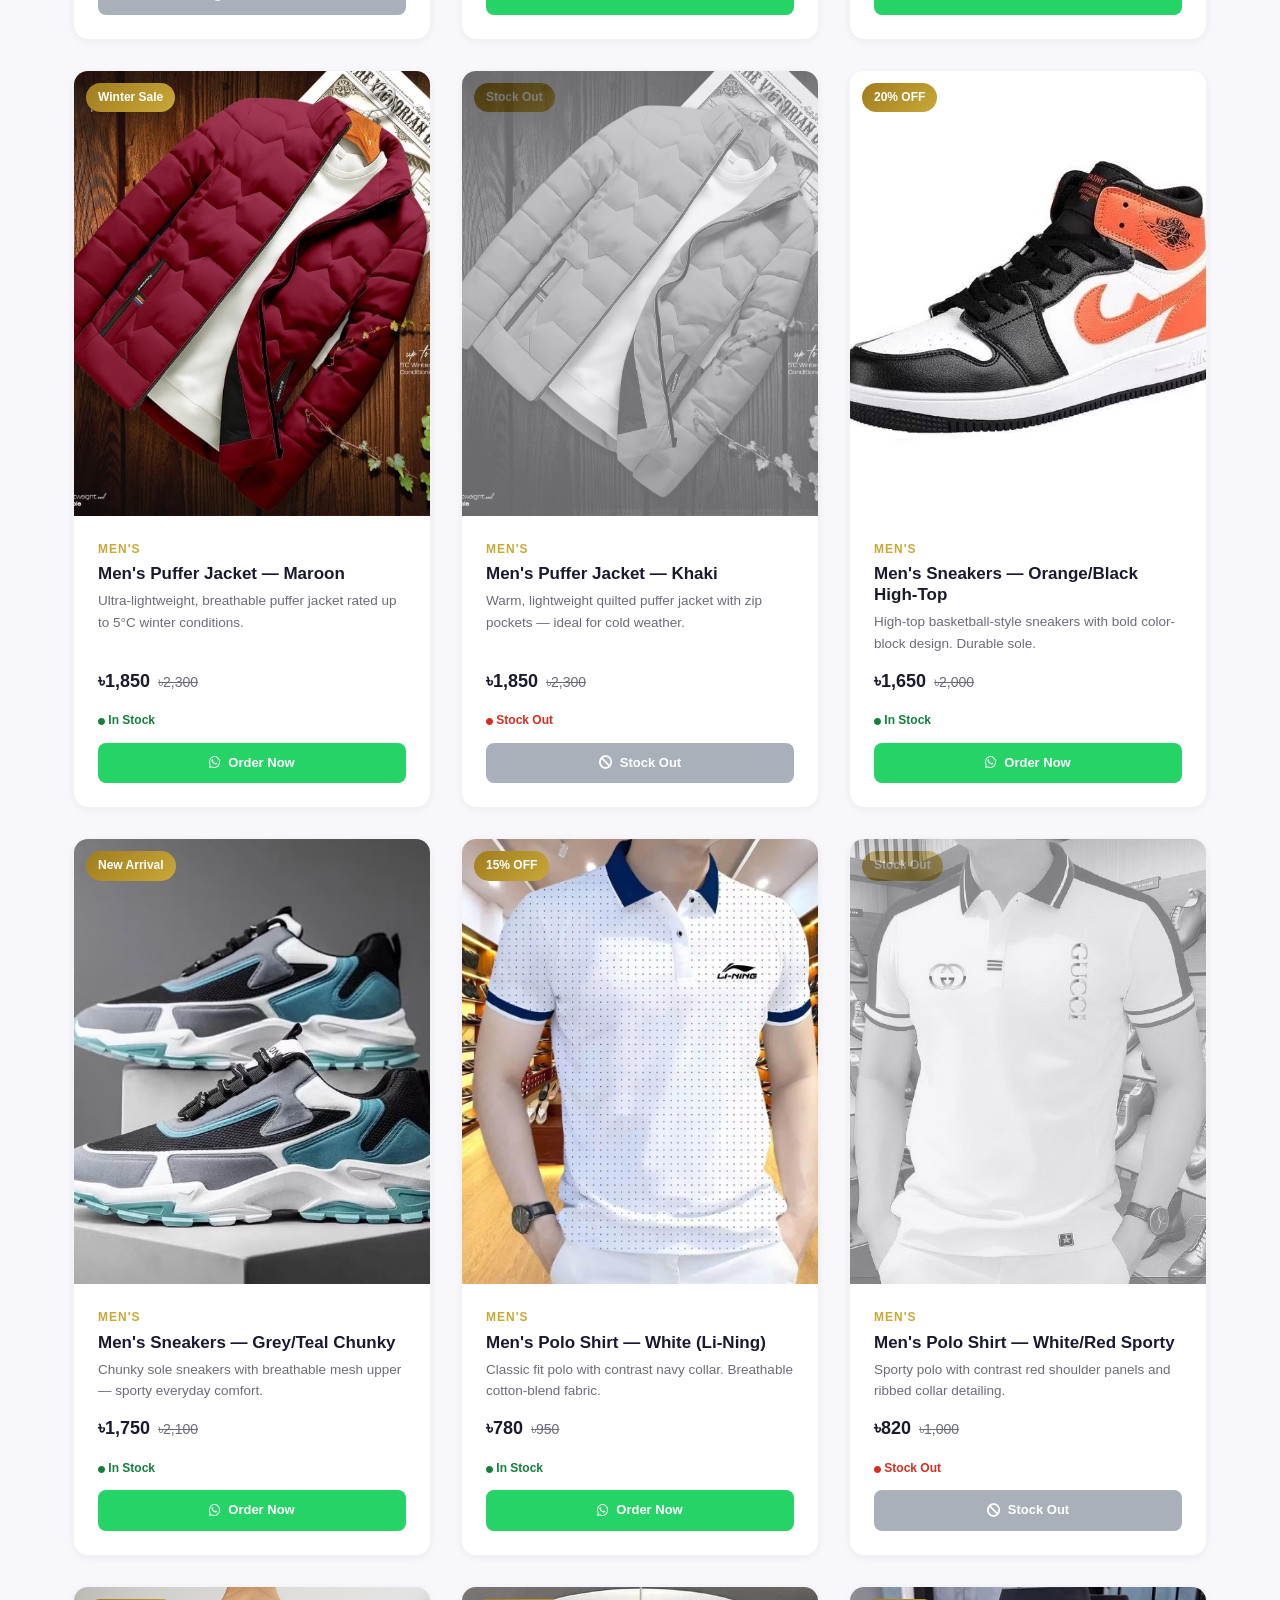
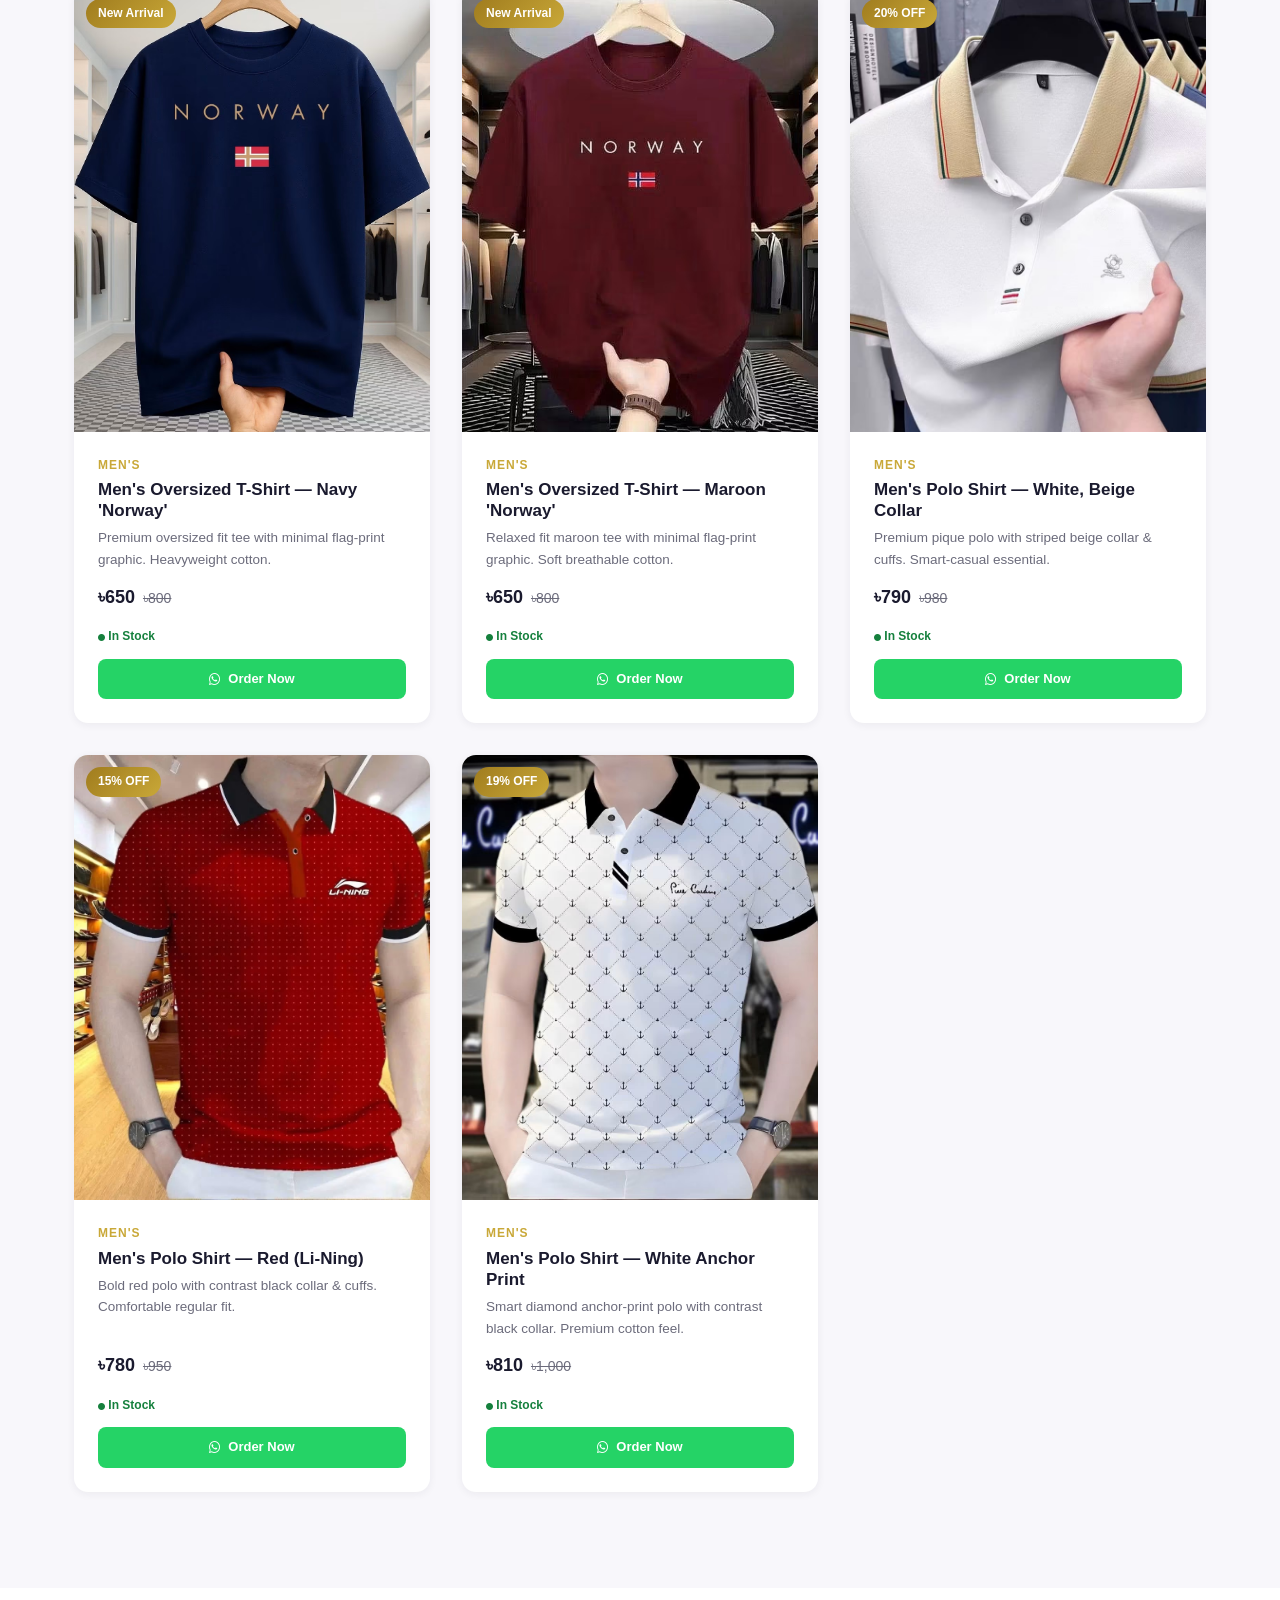
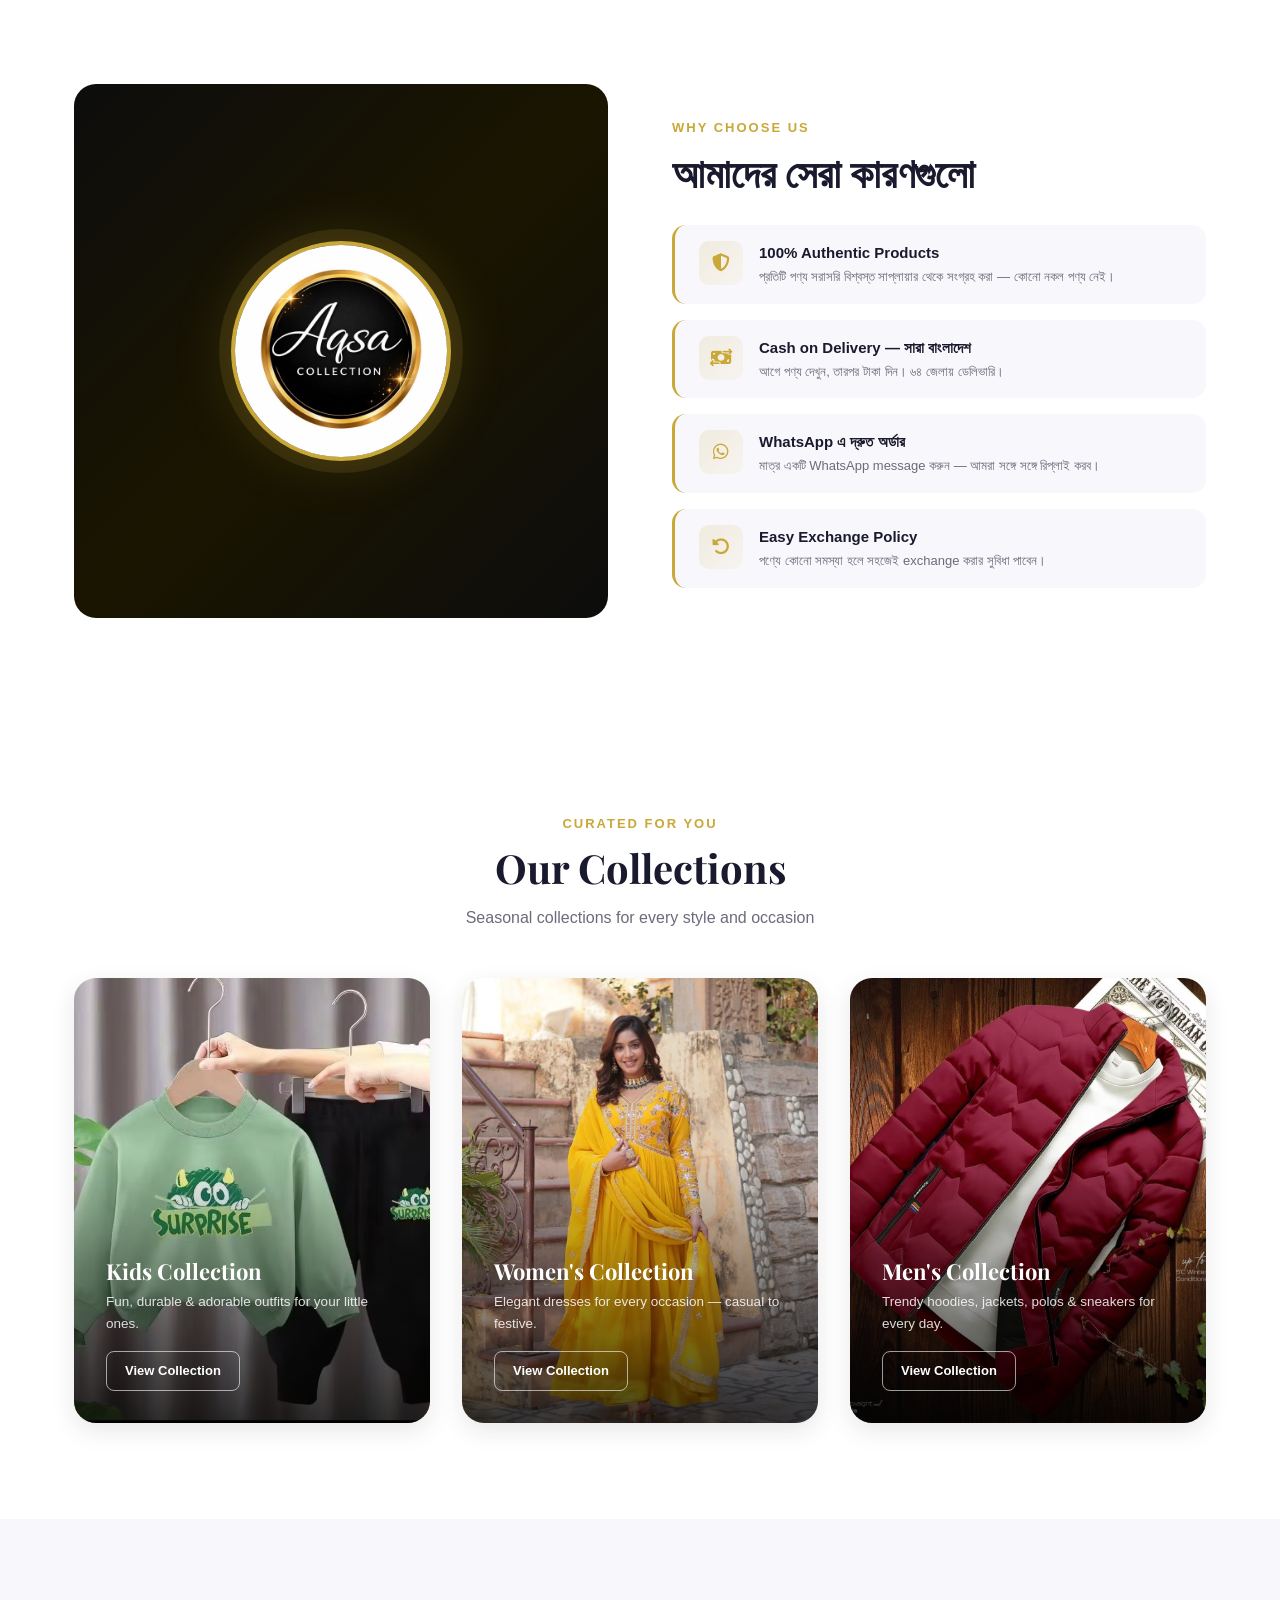
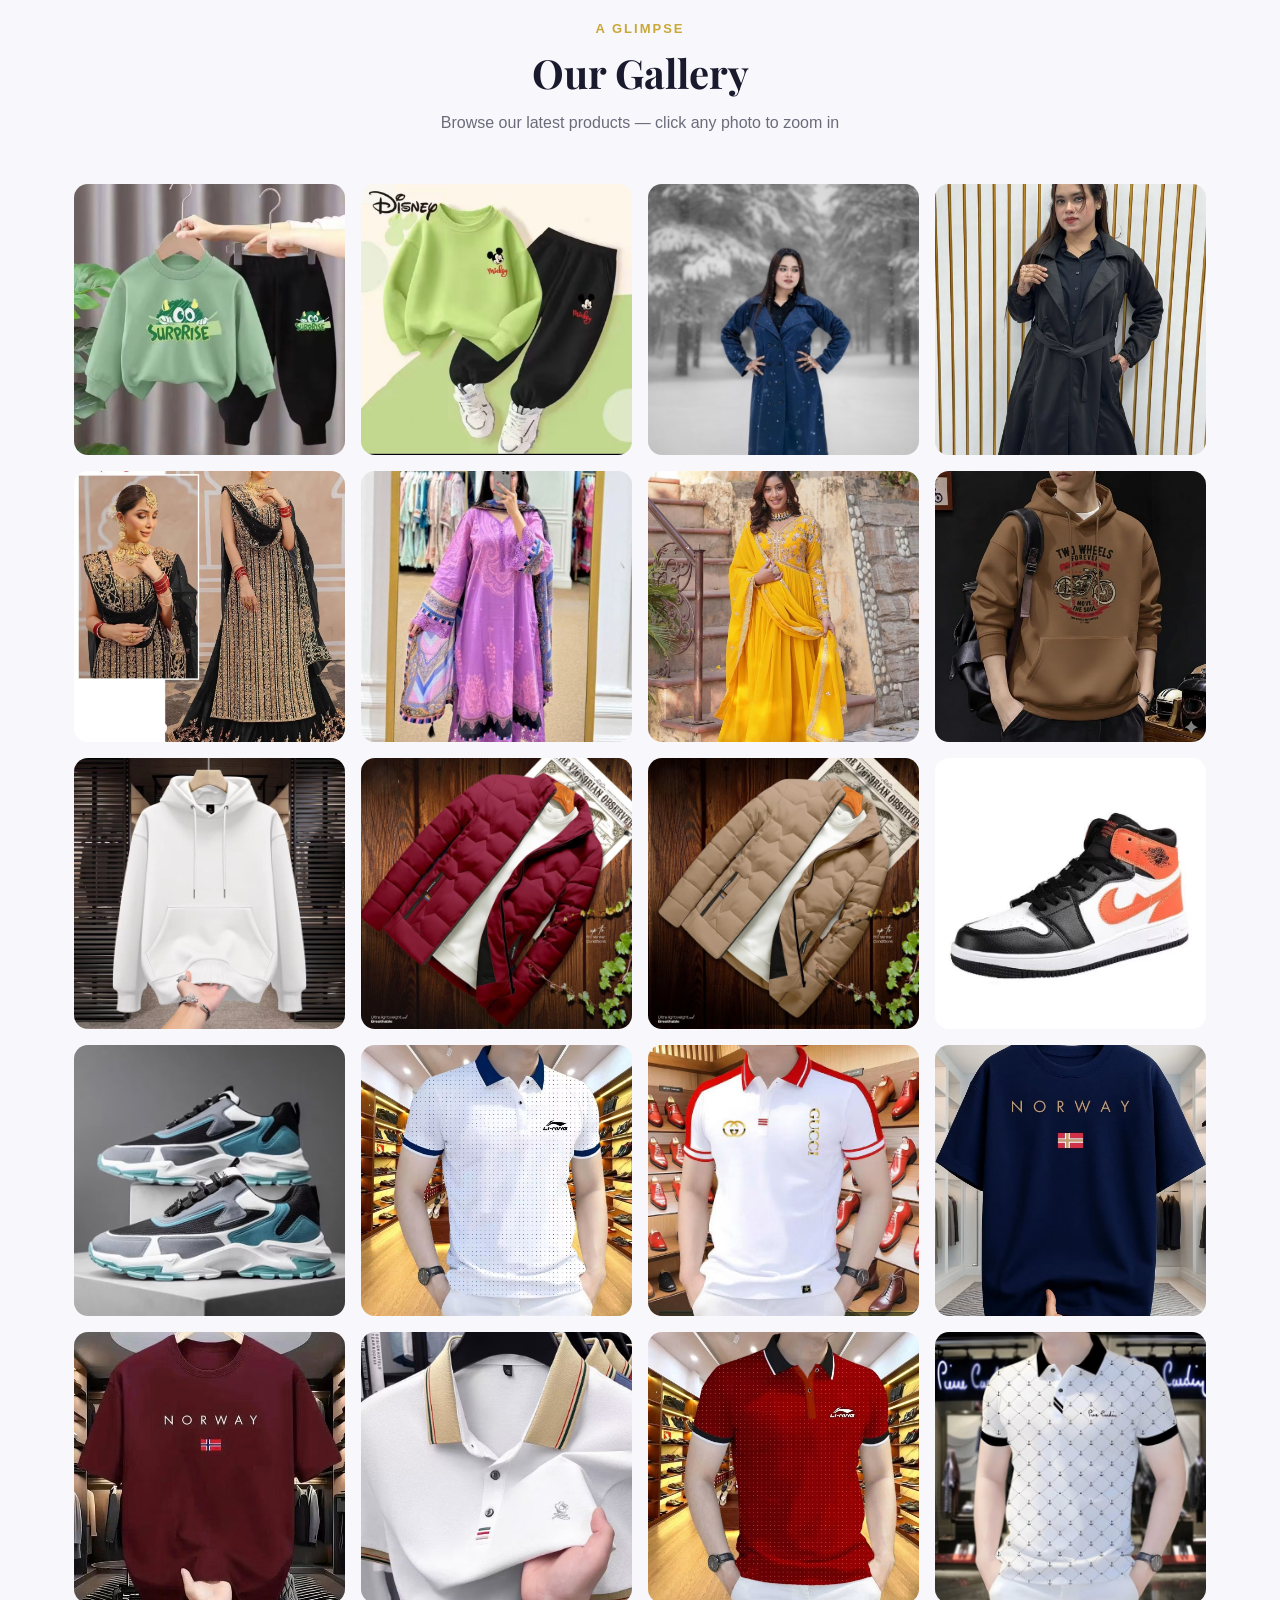
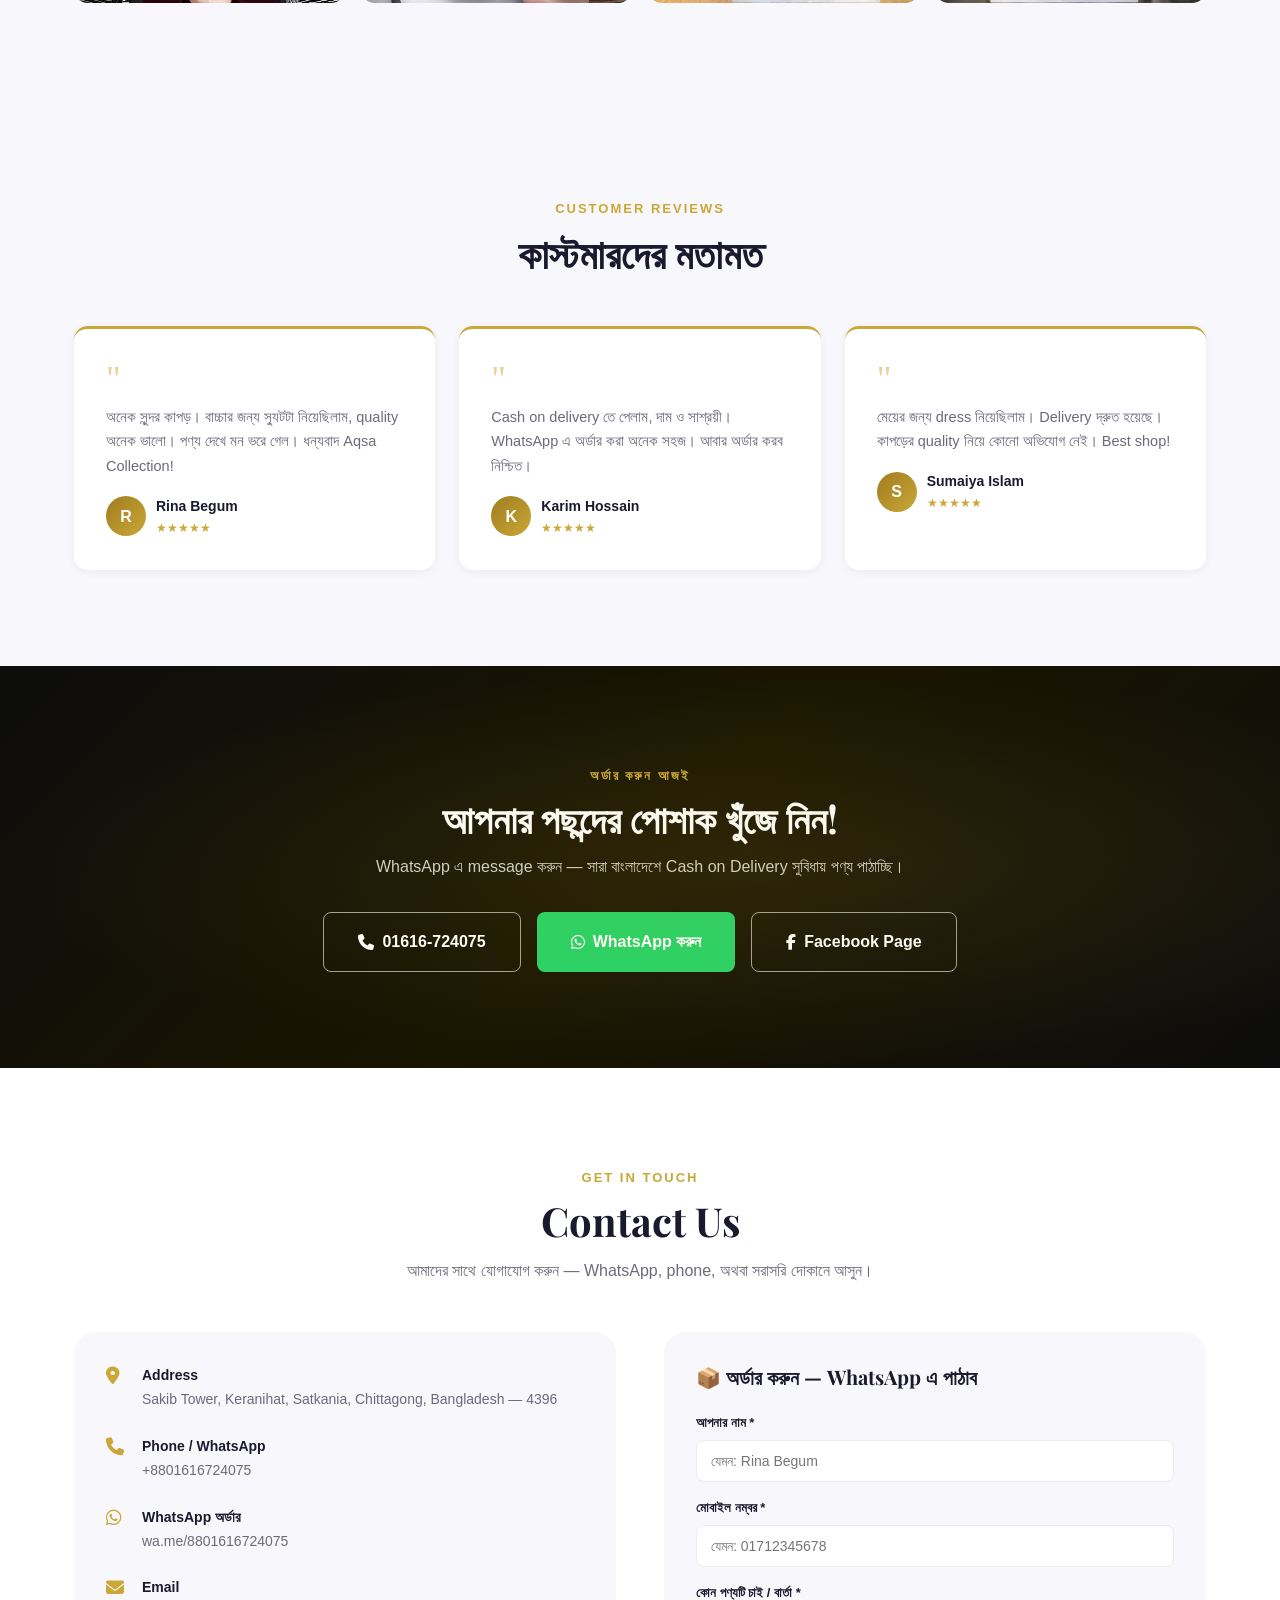
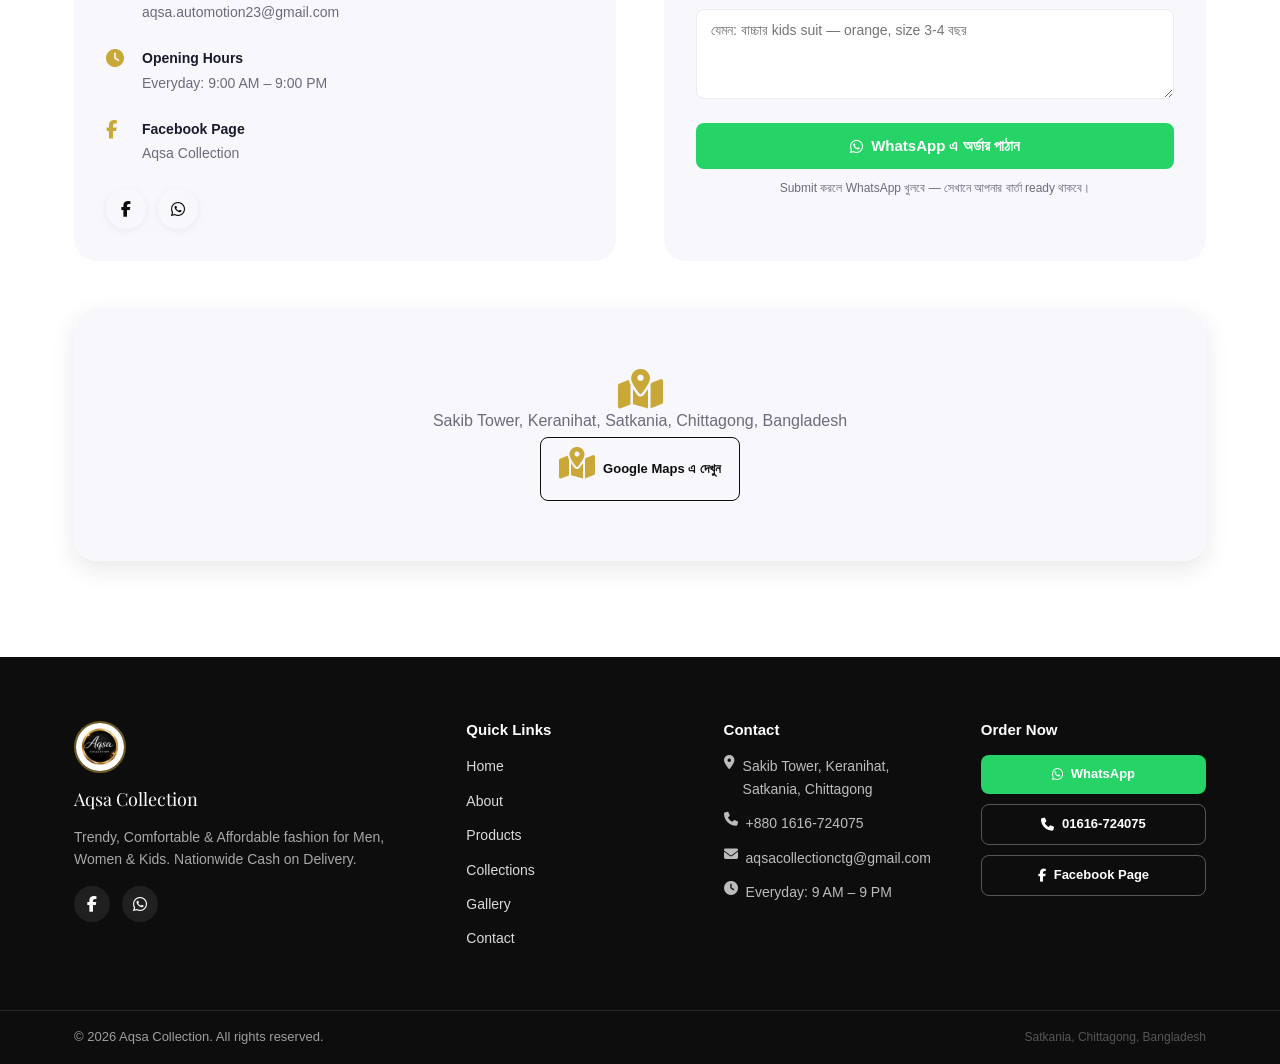
==== commit 5a9b49ae: "Add files via upload" ====
--- a/index.html
+++ b/index.html
@@ -22,6 +22,14 @@
 <link rel="stylesheet" href="https://cdnjs.cloudflare.com/ajax/libs/font-awesome/6.5.1/css/all.min.css" crossorigin="anonymous">
 <link rel="stylesheet" href="css/style.css">
 <style>
+/* Stock status styling */
+.product-card.is-out-of-stock .product-image{ filter: grayscale(100%); opacity: 0.55; }
+.stock-out-badge{ background:#6b7280 !important; }
+.product-availability.stock-out{ color:#d92d20; }
+.product-availability.stock-out i{ color:#d92d20; }
+.product-availability.in-stock{ color:#15803d; }
+.product-availability.in-stock i{ color:#15803d; }
+.btn-disabled{ background:#9ca3af !important; color:#fff !important; cursor:not-allowed; pointer-events:none; opacity:0.85; }
 /* ── Aqsa-specific overrides ── */
 :root {
   --primary: #0d0d0d;
@@ -786,60 +794,80 @@
 
 <script src="js/config.js"></script>
 <script>
-// ── Inline engine (replaces script.js dependency for product/gallery/filter) ──
+// ── Inline engine — reads everything from window.CONFIG (js/config.js) ──
 (function() {
   'use strict';
 
-  // ── Products data ──
-  const products = [
-    {
-      id:"p001", name:"Kids Tracker Suit — Orange", category:"Kids",
-      price:750, oldPrice:950, discount:"New Arrival",
-      image:"assets/images/products/kids-tracker-orange.jpg",
-      desc:"Pure cotton cute tracker suit. Class A quality. Fun excavator & tractor print for active kids. Ages 1–5 yrs.",
-      availability:"In Stock"
-    },
-    {
-      id:"p002", name:"Kids Kemodee Suit — Green", category:"Kids",
-      price:700, oldPrice:900, discount:"20% OFF",
-      image:"assets/images/products/kids-kemodee-green.jpg",
-      desc:"Soft cotton sweatshirt + black jogger set. 'I Am The Kemodee' tractor print. Cozy & stylish. Ages 1–5 yrs.",
-      availability:"In Stock"
-    },
-    {
-      id:"p003", name:"Kids Kemodee Suit — White", category:"Kids",
-      price:700, oldPrice:900, discount:"20% OFF",
-      image:"assets/images/products/kids-kemodee-white.jpg",
-      desc:"Classic white cotton sweatshirt + black joggers. Tractor graphic print. Perfect for everyday wear.",
-      availability:"In Stock"
-    },
-    {
-      id:"p004", name:"Women's Anarkali Dress — Red", category:"Women's",
-      price:2200, oldPrice:2800, discount:"Special Offer",
-      image:"assets/images/products/women-anarkali-red.jpg",
-      desc:"Elegant embroidered Anarkali gown with matching dupatta. Perfect for weddings, Eid & celebrations.",
-      availability:"In Stock"
+  // Fallback keeps the page working even if config.js fails to load.
+  const cfg = window.CONFIG || { contact:{}, social:{}, business:{}, footer:{}, products:[], gallery:[], collections:[], productCategories:["All"] };
+
+  // ── Data (sourced from CONFIG — edit js/config.js, not this file) ──
+  const products = (cfg.products || []).map(p => ({
+    id: p.id, name: p.name, category: p.category,
+    price: p.price, oldPrice: p.oldPrice, discount: p.discount,
+    image: p.image, desc: p.description, availability: p.availability
+  }));
+
+  const gallery = cfg.gallery || [];
+
+  const collections = (cfg.collections || []).map(c => ({
+    title: c.title, image: c.image, desc: c.description, link: c.link
+  }));
+
+  const WA = (cfg.contact && cfg.contact.whatsapp || "").replace(/[^\d]/g, '');
+  function waLink(msg) { return `https://wa.me/${WA}?text=${encodeURIComponent(msg)}`; }
+  function price(n) { return '৳' + Number(n).toLocaleString(); }
+
+  // ── Apply CONFIG-driven content that used to be hardcoded in HTML ──
+  function applyConfigToPage() {
+    const c = cfg;
+    // Filter bar — rebuilt from productCategories
+    const bar = document.getElementById('productFilterBar');
+    if (bar && Array.isArray(c.productCategories) && c.productCategories.length) {
+      bar.innerHTML = c.productCategories.map((cat, i) => `
+        <button class="filter-btn${i===0 ? ' active' : ''}" data-category="${cat}" role="tab" aria-selected="${i===0}">${cat}</button>
+      `).join('');
     }
-  ];
-
-  const gallery = [
-    "assets/images/products/kids-tracker-orange.jpg",
-    "assets/images/products/kids-kemodee-green.jpg",
-    "assets/images/products/kids-kemodee-white.jpg",
-    "assets/images/products/women-anarkali-red.jpg",
-    "assets/images/products/kids-tracker-orange2.jpg",
-    "assets/images/products/kids-kemodee-green2.jpg",
-  ];
-
-  const collections = [
-    { title:"Kids Collection", image:"assets/images/products/kids-tracker-orange.jpg", desc:"Fun, durable & adorable outfits for your little ones.", link:"#products" },
-    { title:"Women's Collection", image:"assets/images/products/women-anarkali-red.jpg", desc:"Elegant dresses for every occasion — casual to festive.", link:"#products" },
-    { title:"New Arrivals", image:"assets/images/products/kids-kemodee-green.jpg", desc:"Fresh styles every season — order before stock runs out!", link:"#products" }
-  ];
-
-  const WA = "8801616724075";
-  function waLink(msg) { return `https://wa.me/${WA}?text=${encodeURIComponent(msg)}`; }
-  function price(n) { return '৳' + n.toLocaleString(); }
+    // Contact email
+    const emailEl = document.getElementById('contactEmail');
+    if (emailEl && c.contact && c.contact.email) {
+      emailEl.textContent = c.contact.email;
+      emailEl.href = `mailto:${c.contact.email}`;
+    }
+    // Footer description & copyright
+    const footerDesc = document.getElementById('footerDescription');
+    if (footerDesc && c.footer && c.footer.shortDescription) footerDesc.textContent = c.footer.shortDescription;
+    const footerCopy = document.getElementById('footerCopyright');
+    if (footerCopy && c.business && c.business.name) footerCopy.textContent = `© ${new Date().getFullYear()} ${c.business.name}. All rights reserved.`;
+    // Hero subheading
+    const heroSub = document.getElementById('heroSubheading');
+    if (heroSub && c.hero && c.hero.subheading) heroSub.textContent = c.hero.subheading;
+    // Floating WhatsApp button
+    const floatWa = document.getElementById('floatingWhatsapp');
+    if (floatWa && WA) {
+      const greet = `আমি ${c.business && c.business.name ? c.business.name : ''} সম্পর্কে জানতে চাই।`;
+      floatWa.href = waLink(greet);
+    }
+    // Social links (Facebook)
+    if (c.social && c.social.facebook) {
+      document.querySelectorAll('a[href*="facebook.com"]').forEach(a => { a.href = c.social.facebook; });
+    }
+    // Rewrite every hardcoded WhatsApp / tel link so only CONFIG needs editing
+    const phoneDigits = (c.contact && c.contact.phone || "").replace(/[^\d+]/g, '');
+    if (WA) {
+      document.querySelectorAll('a[href*="wa.me/"]').forEach(a => {
+        const q = a.href.split('?')[1];
+        a.href = q ? `https://wa.me/${WA}?${q}` : `https://wa.me/${WA}`;
+      });
+    }
+    if (phoneDigits) {
+      document.querySelectorAll('a[href^="tel:"]').forEach(a => { a.href = `tel:${phoneDigits}`; });
+    }
+    const phoneTextEl = document.getElementById('contactPhone');
+    if (phoneTextEl && c.contact && c.contact.phone) phoneTextEl.textContent = c.contact.phone;
+    const waTextEl = document.getElementById('contactWhatsapp');
+    if (waTextEl && WA) waTextEl.textContent = `wa.me/${WA}`;
+  }
 
   // ── Filter + Products ──
   let current = "All";
@@ -852,10 +880,12 @@
     noMsg.hidden = true;
     grid.innerHTML = list.map(p => {
       const msg = `আমি এই পণ্যটি অর্ডার করতে চাই:\nপণ্য: ${p.name}\nমূল্য: ${price(p.price)}\nআমার নাম: \nঠিকানা: `;
+      const outOfStock = p.availability === "Stock Out";
       return `
-        <div class="product-card aos-fade-up" data-category="${p.category}">
+        <div class="product-card aos-fade-up ${outOfStock ? 'is-out-of-stock' : ''}" data-category="${p.category}">
           <div class="product-image-wrap">
-            ${p.discount ? `<span class="product-badge">${p.discount}</span>` : ''}
+            ${p.discount && !outOfStock ? `<span class="product-badge">${p.discount}</span>` : ''}
+            ${outOfStock ? `<span class="product-badge stock-out-badge">Stock Out</span>` : ''}
             <img class="product-image" src="${p.image}" alt="${p.name}" loading="lazy" onerror="this.src='data:image/svg+xml,%3Csvg xmlns=%22http://www.w3.org/2000/svg%22 width=%22400%22 height=%22500%22%3E%3Crect fill=%22%23ecebf0%22 width=%22100%25%22 height=%22100%25%22/%3E%3Ctext x=%2250%25%22 y=%2250%25%22 fill=%22%238a8894%22 text-anchor=%22middle%22 font-size=%2216%22%3EImage%3C/text%3E%3C/svg%3E'">
           </div>
           <div class="product-body">
@@ -866,11 +896,11 @@
               <span class="product-price">${price(p.price)}</span>
               ${p.oldPrice ? `<span class="product-oldprice">${price(p.oldPrice)}</span>` : ''}
             </div>
-            <span class="product-availability in-stock"><i class="fa-solid fa-circle" style="font-size:7px;"></i> ${p.availability}</span>
+            <span class="product-availability ${outOfStock ? 'stock-out' : 'in-stock'}"><i class="fa-solid fa-circle" style="font-size:7px;"></i> ${p.availability}</span>
             <div class="product-actions">
-              <a href="${waLink(msg)}" target="_blank" rel="noopener" class="btn btn-whatsapp">
-                <i class="fa-brands fa-whatsapp"></i> Order Now
-              </a>
+              ${outOfStock
+                ? `<span class="btn btn-whatsapp btn-disabled"><i class="fa-solid fa-ban"></i> Stock Out</span>`
+                : `<a href="${waLink(msg)}" target="_blank" rel="noopener" class="btn btn-whatsapp"><i class="fa-brands fa-whatsapp"></i> Order Now</a>`}
             </div>
           </div>
         </div>`;
@@ -878,15 +908,18 @@
     observeReveal();
   }
 
-  // ── Filter buttons ──
-  document.querySelectorAll('.filter-btn').forEach(btn => {
-    btn.addEventListener('click', () => {
-      document.querySelectorAll('.filter-btn').forEach(b => { b.classList.remove('active'); b.setAttribute('aria-selected','false'); });
+  // ── Filter buttons (delegated — works even though the bar is rebuilt from CONFIG) ──
+  const filterBar = document.getElementById('productFilterBar');
+  if (filterBar) {
+    filterBar.addEventListener('click', e => {
+      const btn = e.target.closest('.filter-btn');
+      if (!btn) return;
+      filterBar.querySelectorAll('.filter-btn').forEach(b => { b.classList.remove('active'); b.setAttribute('aria-selected','false'); });
       btn.classList.add('active'); btn.setAttribute('aria-selected','true');
       current = btn.dataset.category;
       renderProducts();
     });
-  });
+  }
 
   // ── Collections ──
   function renderCollections() {
@@ -1022,6 +1055,7 @@
   }
 
   // ── INIT ──
+  applyConfigToPage();
   renderProducts();
   renderCollections();
   renderGallery();
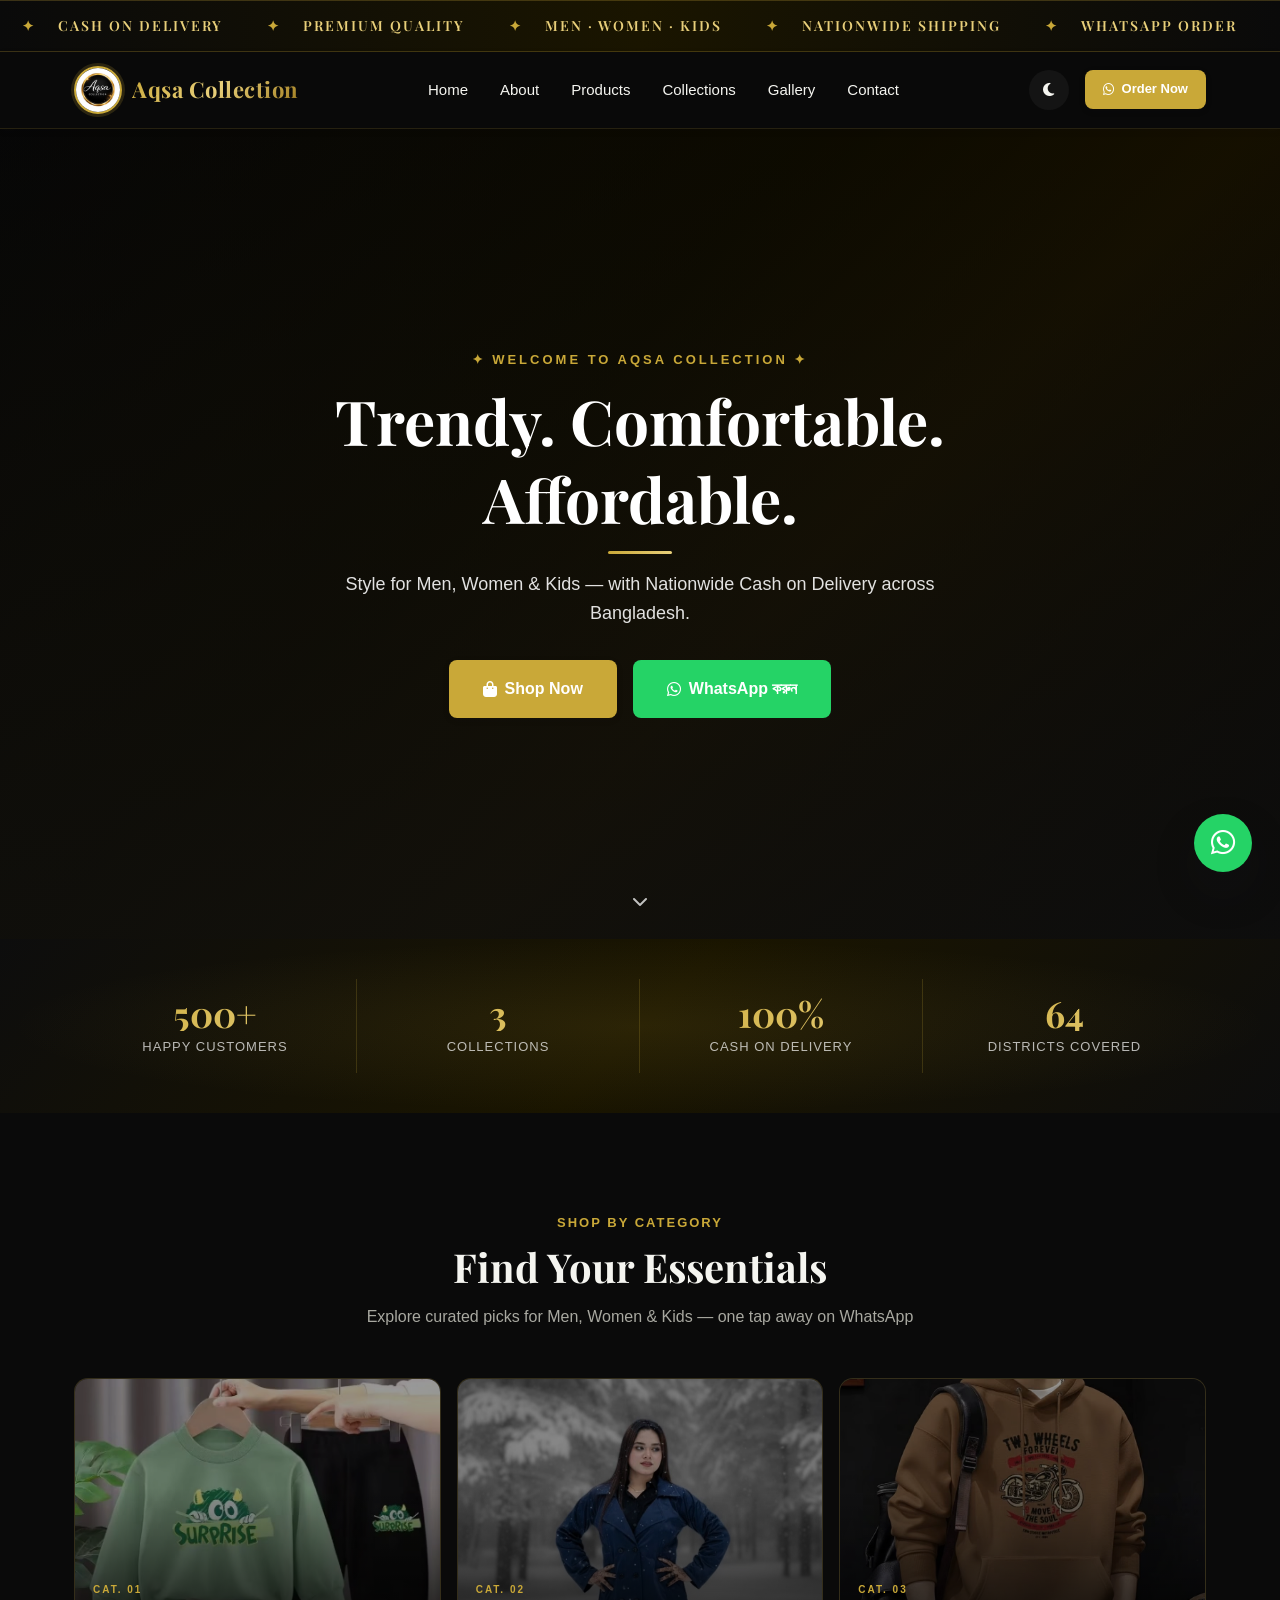
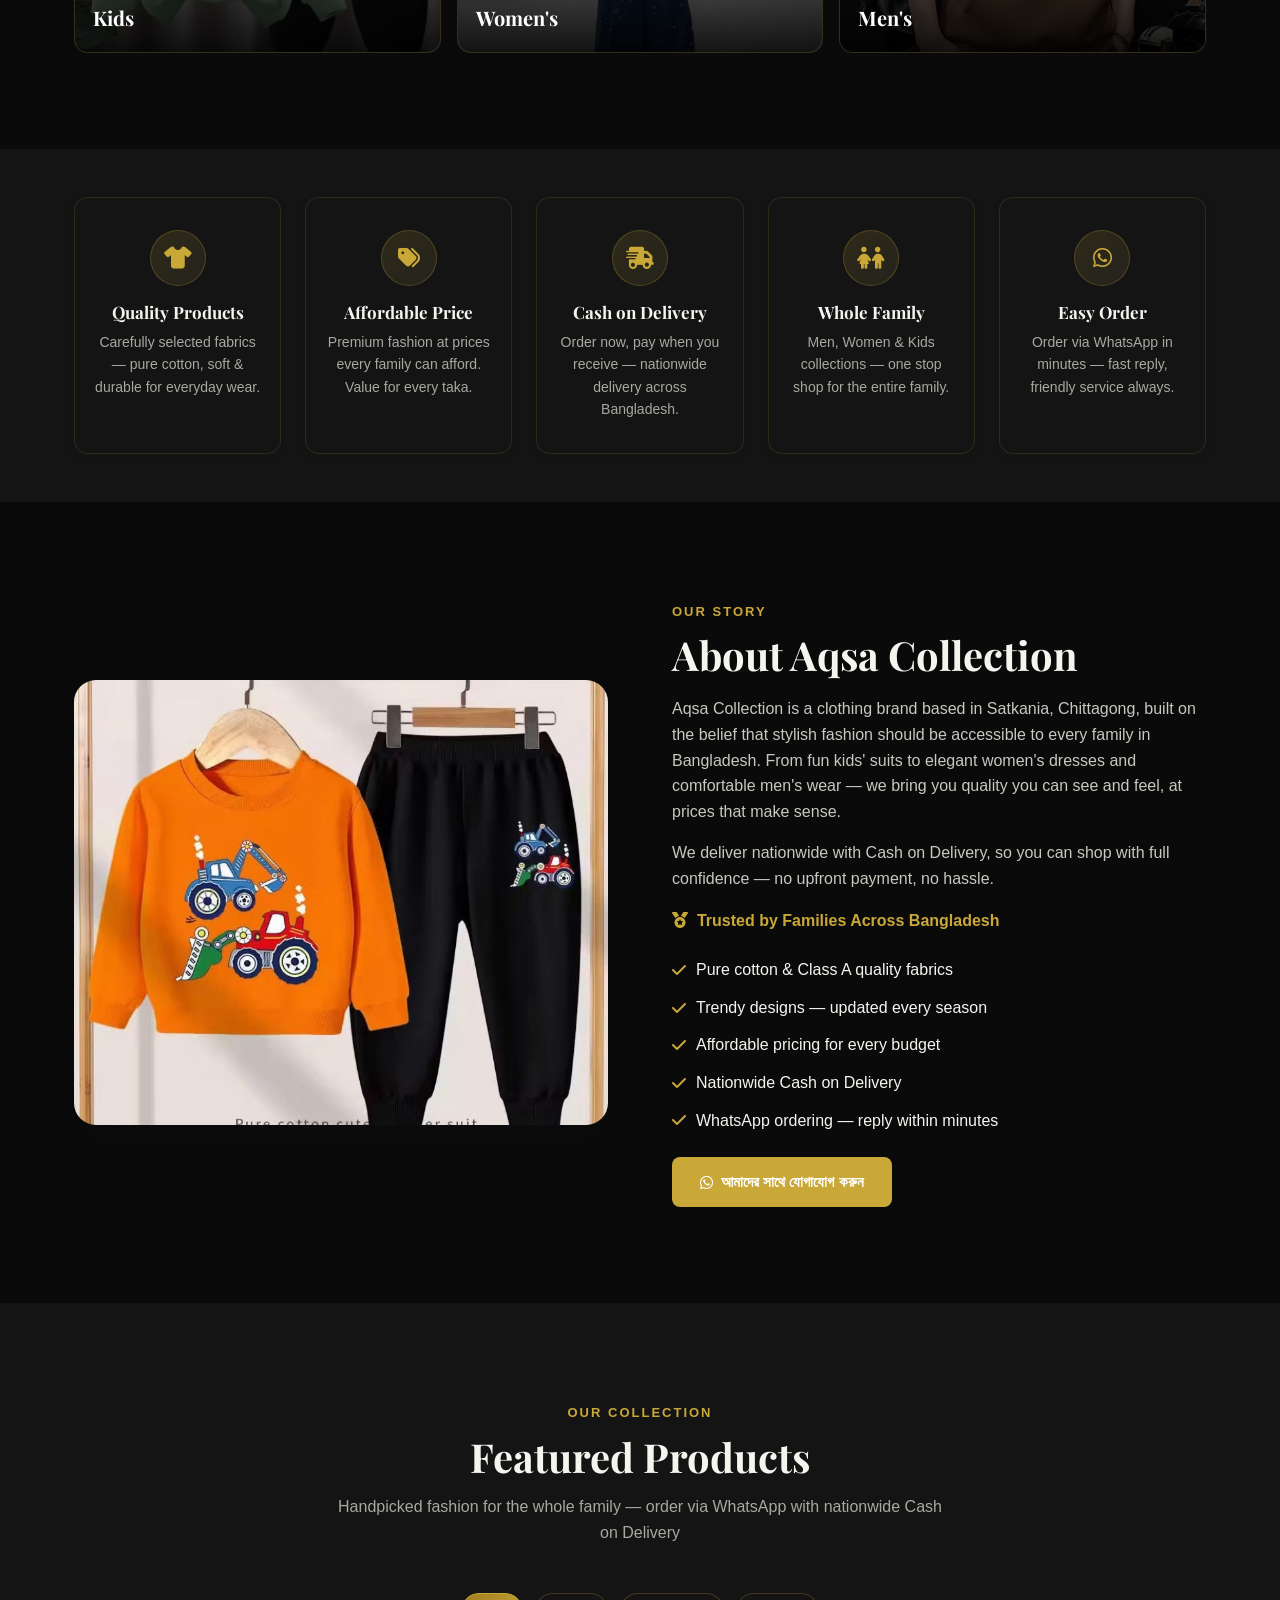
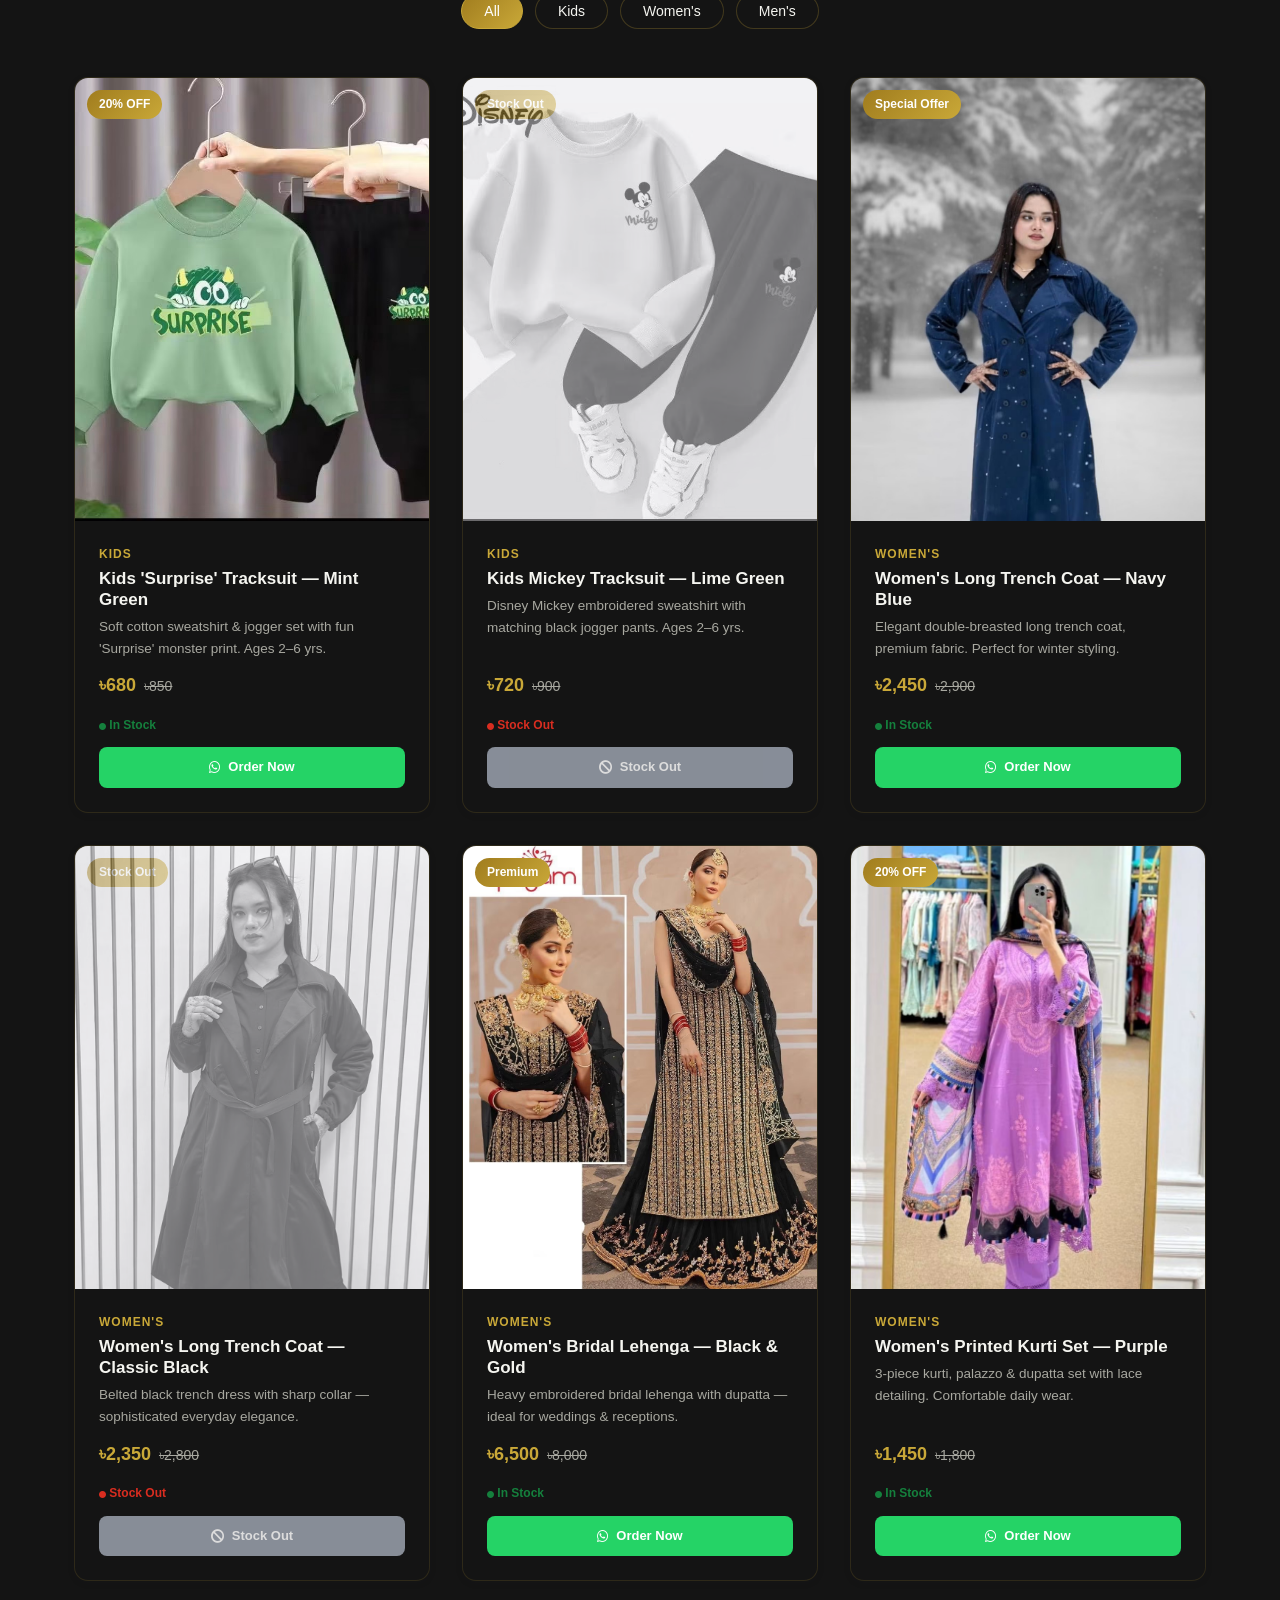
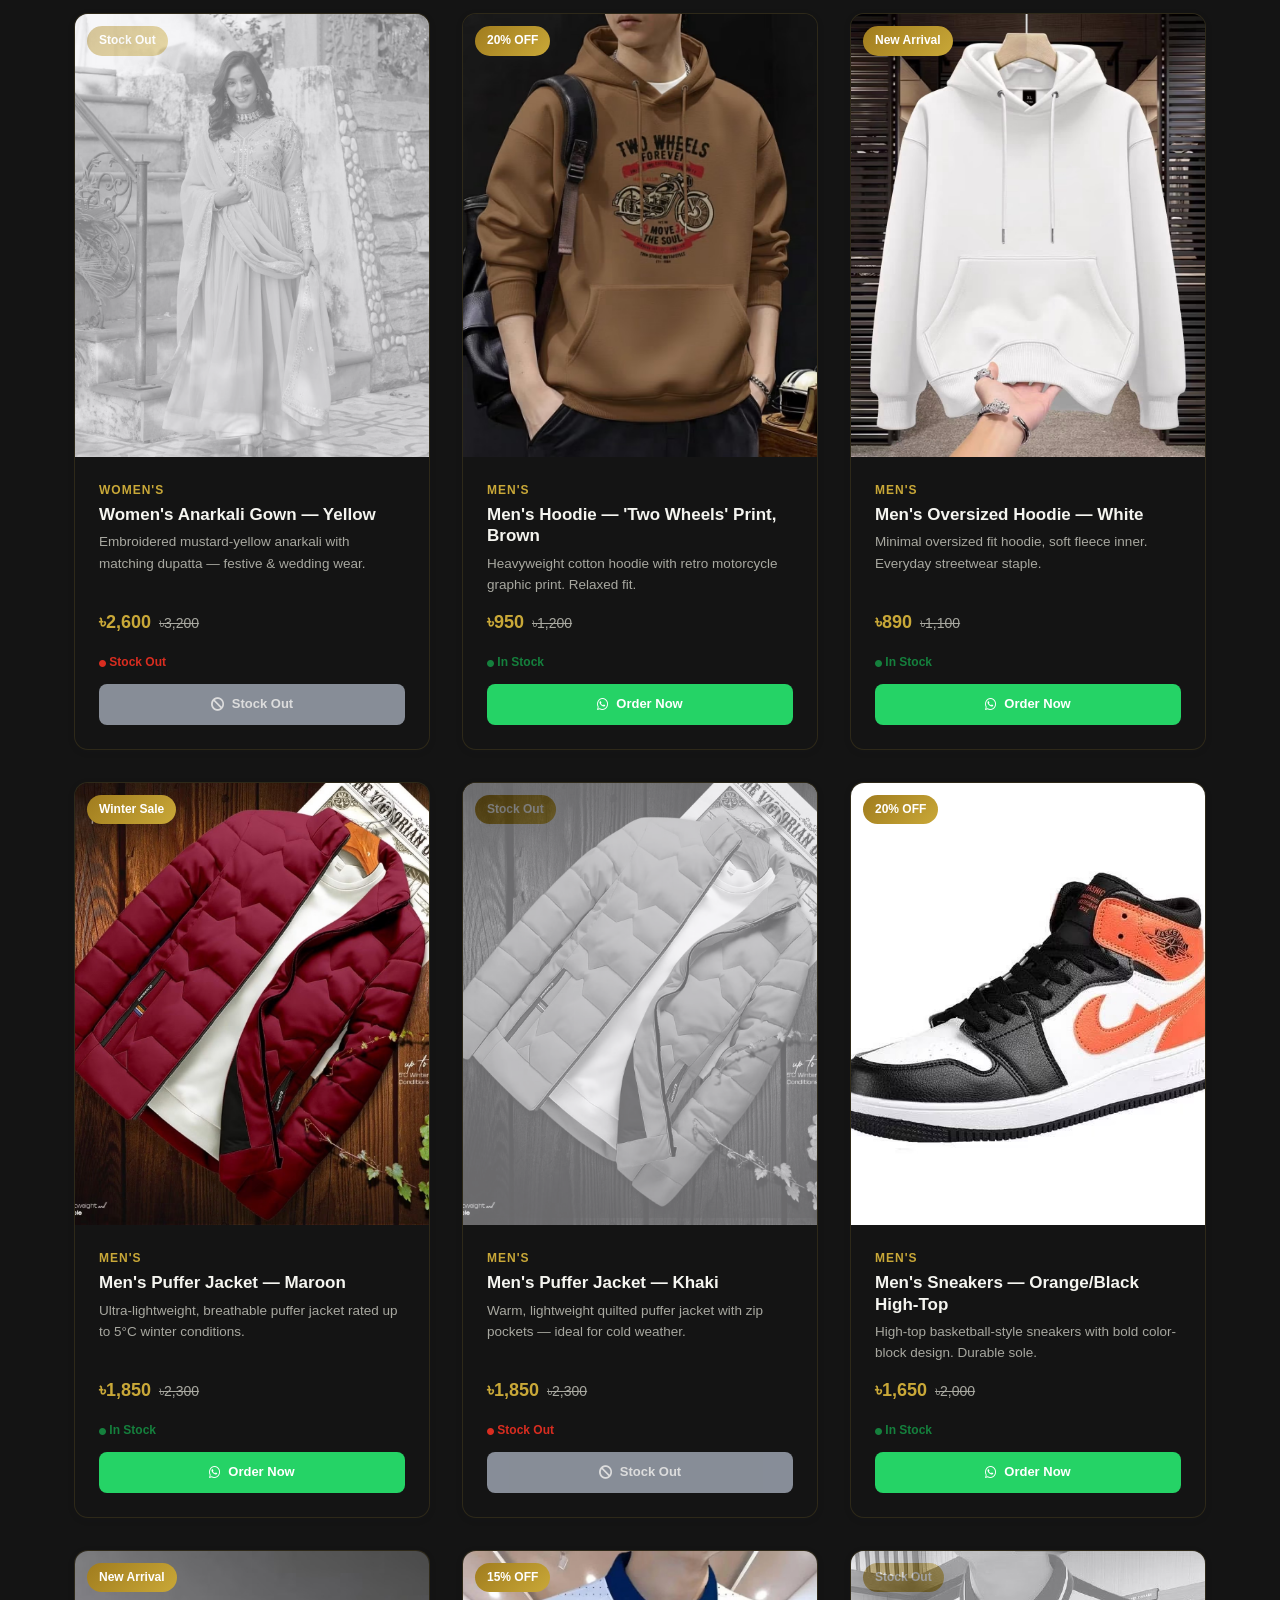
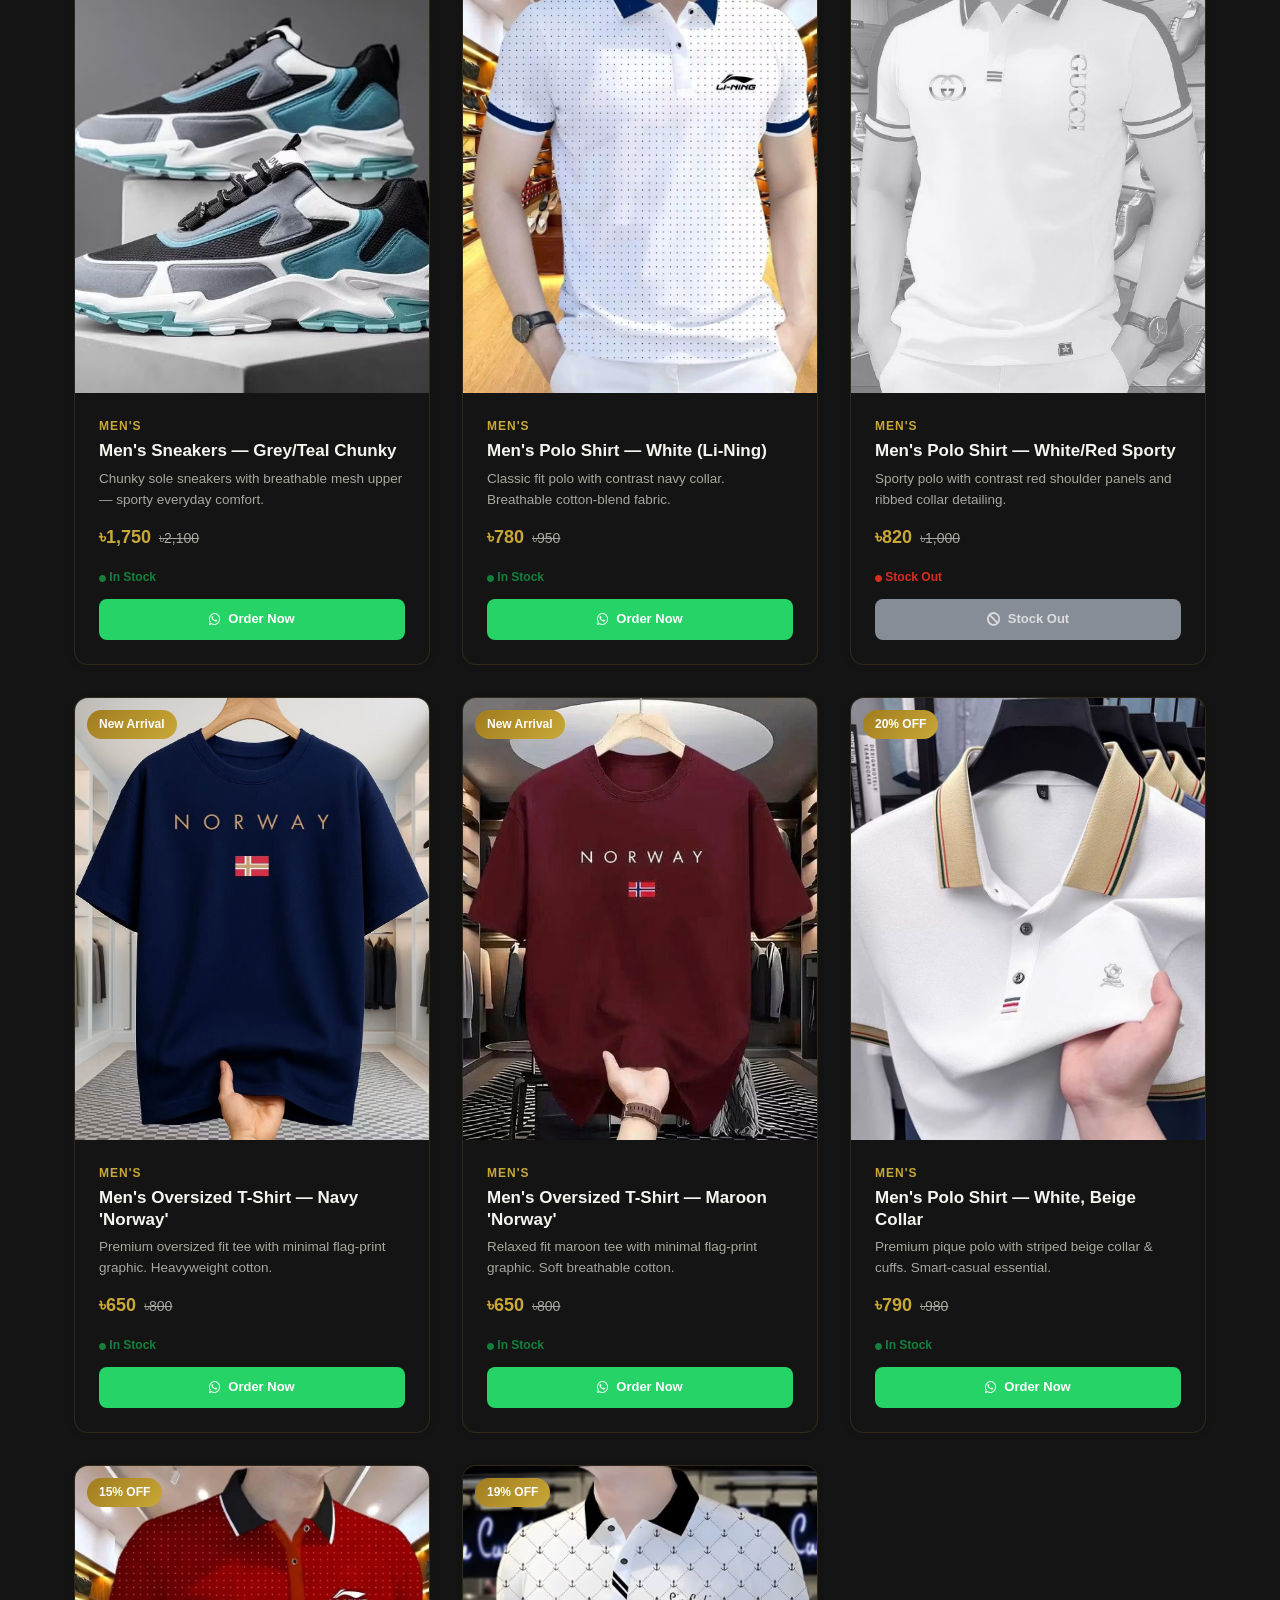
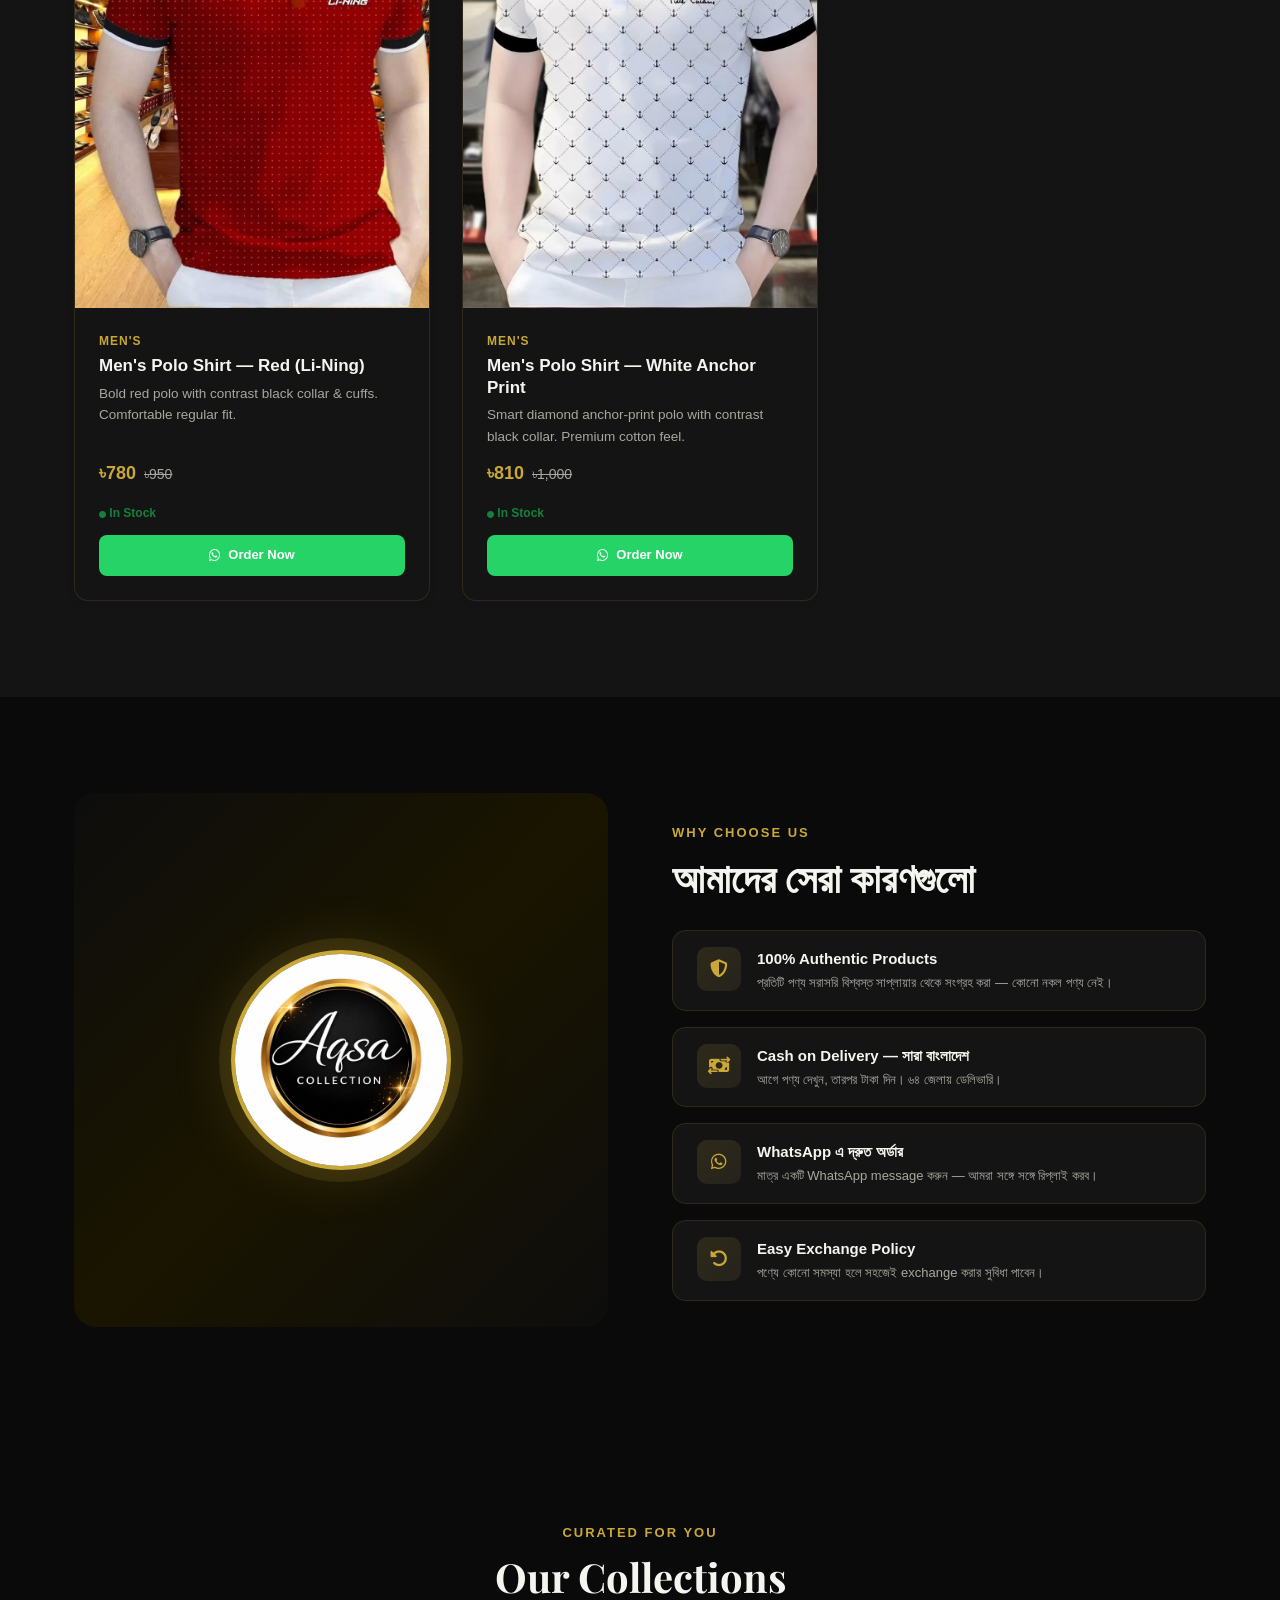
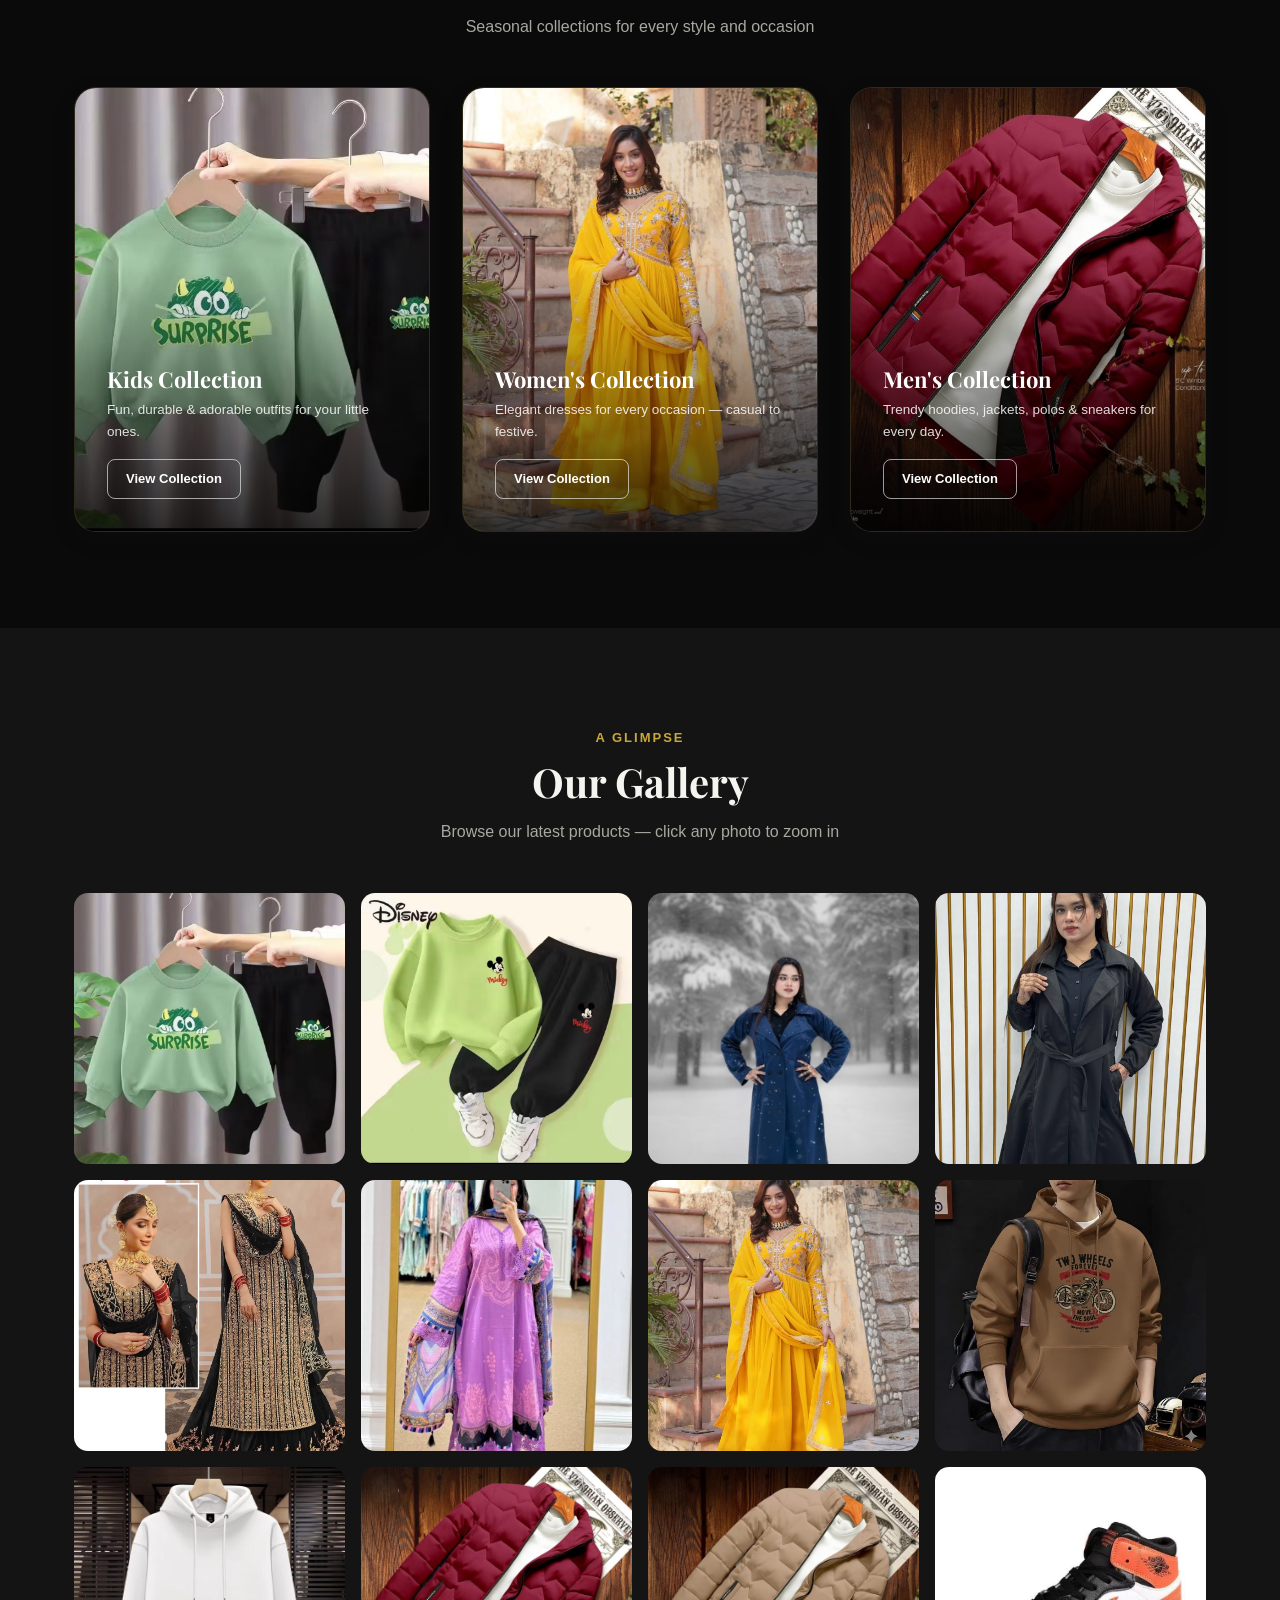
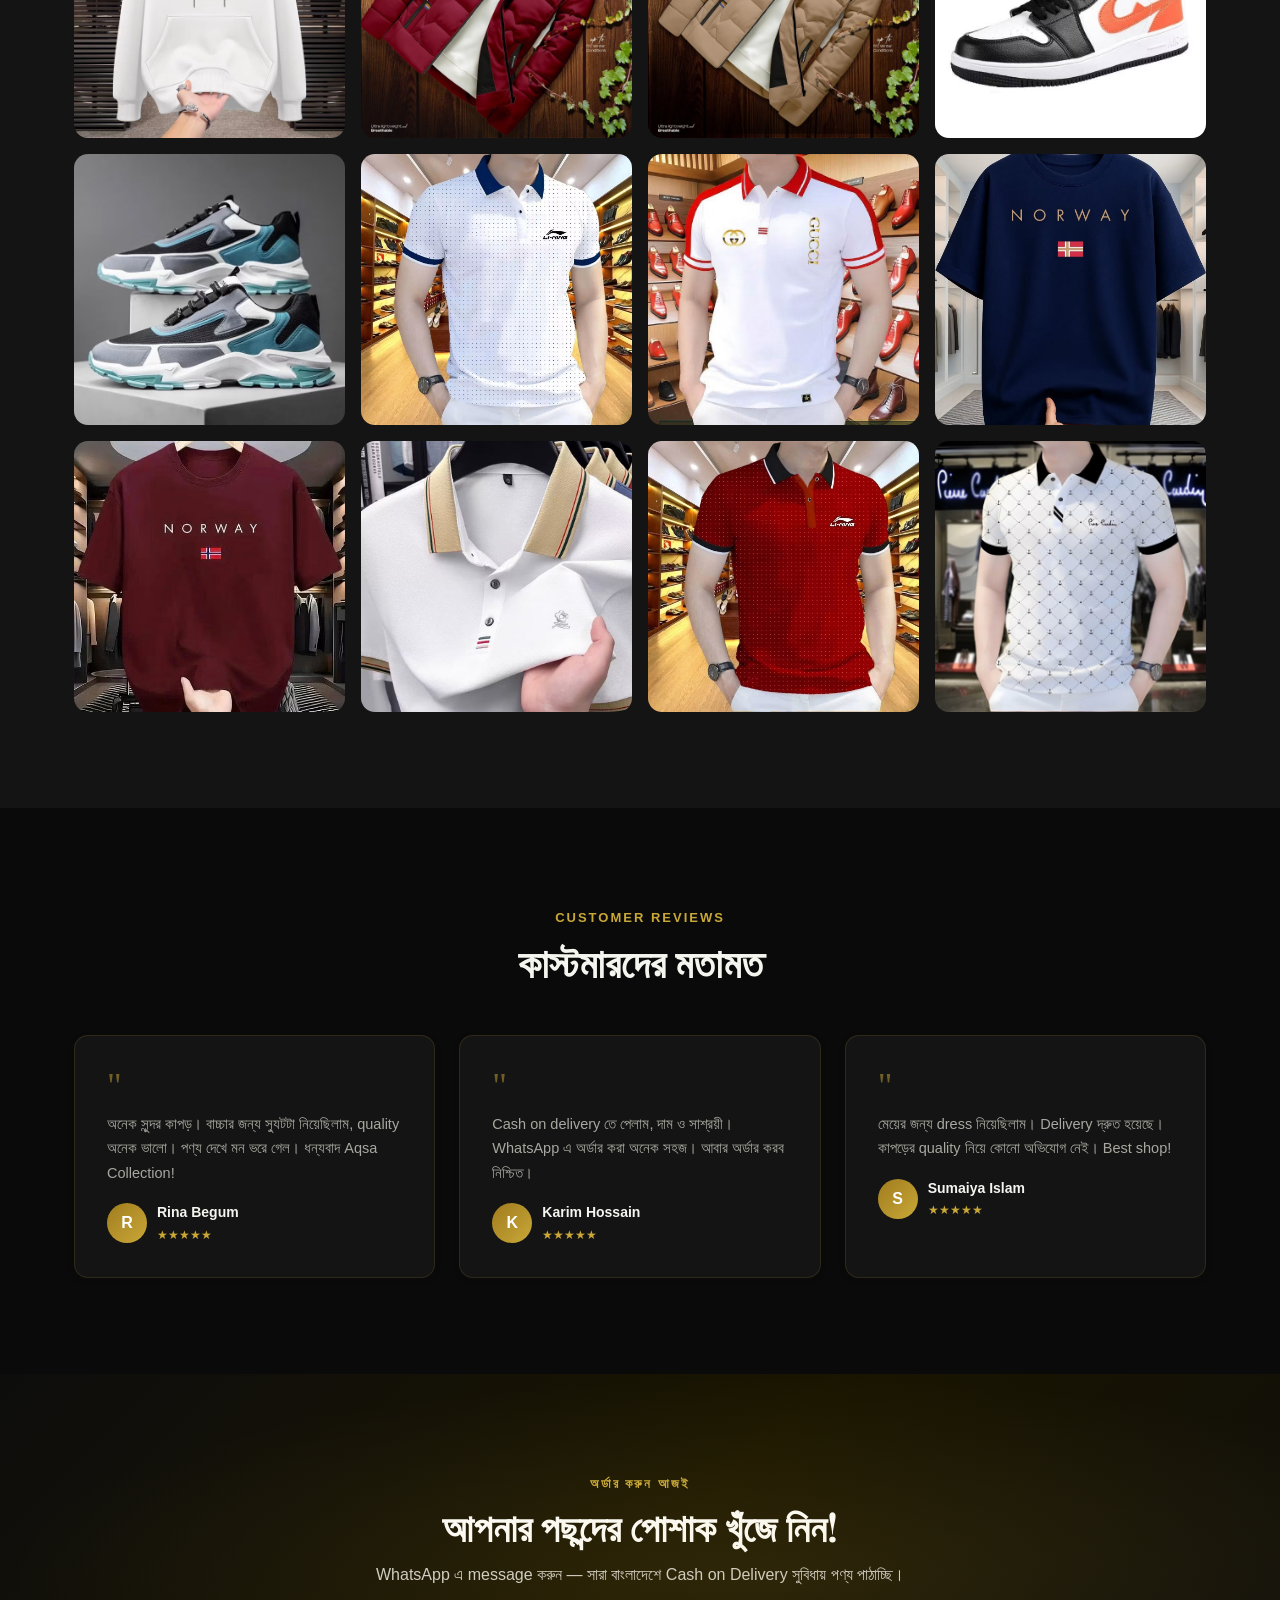
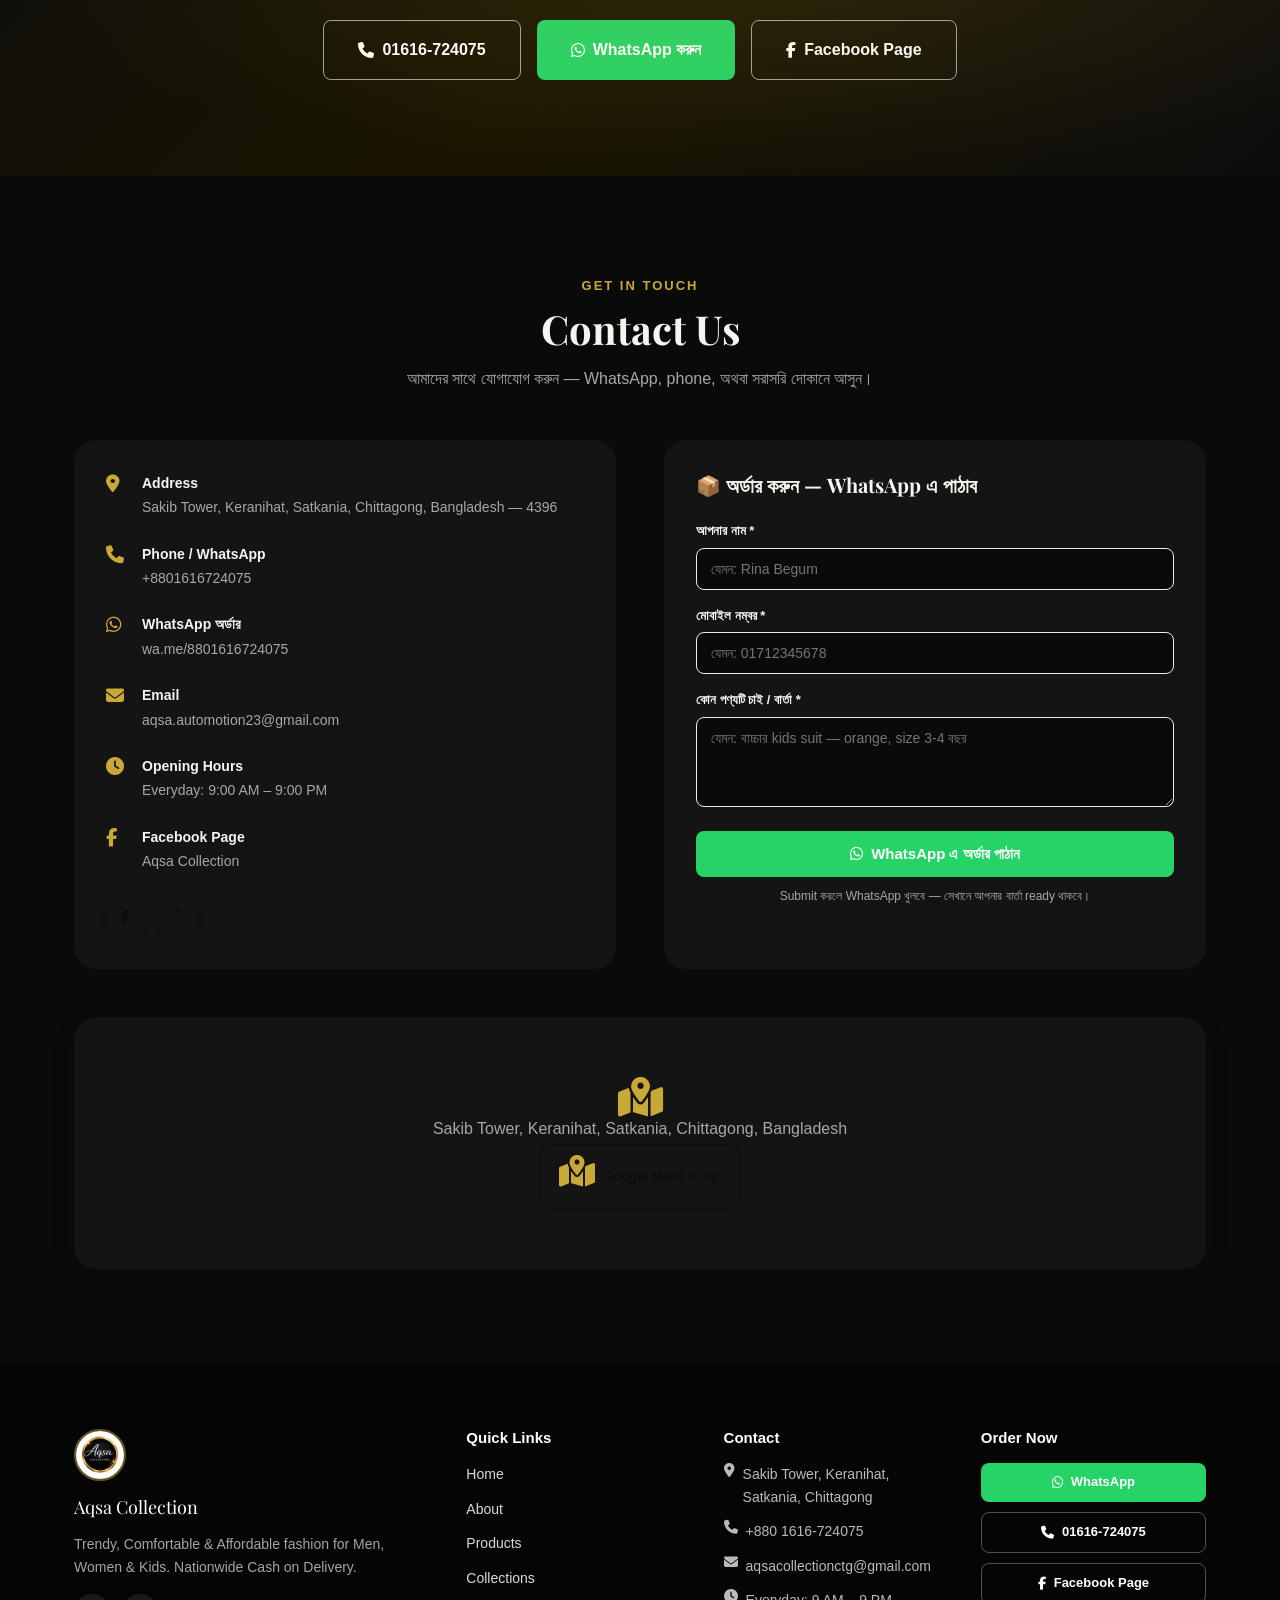
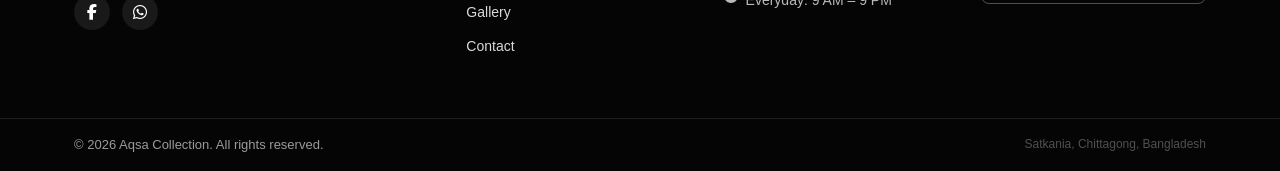
==== commit 52c82d7e: "Add files via upload" ====
--- a/index.html
+++ b/index.html
@@ -279,7 +279,102 @@
   filter: none !important;
 }
 
-/* ─── RESPONSIVE for new sections ─── */
+/* ─── ERRUMBD-STYLE DARK PREMIUM OVERRIDE ─── */
+:root {
+  --bg: #0a0a0a !important;
+  --surface: #141414 !important;
+  --text: #f5f5f0 !important;
+  --text-muted: #a8a8a0 !important;
+  --border: rgba(201,168,56,0.18) !important;
+}
+body { background: #0a0a0a !important; color: #f5f5f0 !important; }
+.site-header { background: rgba(10,10,10,0.92) !important; backdrop-filter: blur(10px); border-bottom: 1px solid rgba(201,168,56,0.15) !important; }
+.nav-link { color: #f5f5f0 !important; }
+.mobile-menu { background: #0a0a0a !important; }
+.mobile-nav-link { color: #f5f5f0 !important; }
+.icon-btn { color: #f5f5f0 !important; }
+.section-heading { color: #f5f5f0 !important; }
+.section-subheading { color: #a8a8a0 !important; }
+.about-story { color: #c8c8c0 !important; }
+.feature-card, .product-card, .collection-card, .why-item, .testimonial-card { background: #141414 !important; border: 1px solid rgba(201,168,56,0.14) !important; }
+.feature-title, .product-name, .why-item-title { color: #f5f5f0 !important; }
+.feature-text, .product-desc, .why-item-text { color: #a8a8a0 !important; }
+.testimonials-section { background: #0a0a0a !important; }
+.footer, .site-footer { background: #050505 !important; }
+.product-filter-bar { background: transparent !important; }
+.filter-btn { background: #141414 !important; color: #f5f5f0 !important; border: 1px solid rgba(201,168,56,0.25) !important; }
+.product-price { color: var(--gold) !important; }
+
+/* ─── MARQUEE BANNER (errumbd style) ─── */
+.marquee-banner {
+  background: linear-gradient(90deg, #0a0a0a, #1a1500, #0a0a0a);
+  border-top: 1px solid rgba(201,168,56,0.25);
+  border-bottom: 1px solid rgba(201,168,56,0.25);
+  overflow: hidden;
+  padding: 12px 0;
+  white-space: nowrap;
+}
+.marquee-track {
+  display: inline-block;
+  animation: marquee-scroll 26s linear infinite;
+  font-family: 'Playfair Display', serif;
+  font-size: 14px;
+  letter-spacing: 2px;
+  color: var(--gold-light);
+  font-weight: 600;
+  text-transform: uppercase;
+}
+.marquee-track span { margin: 0 22px; }
+.marquee-track span::before { content: '✦'; margin-right: 22px; color: var(--gold); }
+@keyframes marquee-scroll {
+  0% { transform: translateX(0); }
+  100% { transform: translateX(-50%); }
+}
+
+/* ─── CATEGORY GRID (errumbd style) ─── */
+.category-section { padding: var(--space-9) 0; background: #0a0a0a; }
+.category-grid {
+  display: grid;
+  grid-template-columns: repeat(3, 1fr);
+  gap: 16px;
+  margin-top: var(--space-6);
+}
+.category-tile {
+  position: relative;
+  aspect-ratio: 4/3;
+  border-radius: 14px;
+  overflow: hidden;
+  cursor: pointer;
+  border: 1px solid rgba(201,168,56,0.18);
+  background: #141414;
+  display: block;
+  text-decoration: none;
+}
+.category-tile img {
+  width: 100%; height: 100%; object-fit: cover;
+  transition: transform 0.5s ease, filter 0.5s ease;
+  filter: brightness(0.6);
+}
+.category-tile:hover img { transform: scale(1.08); filter: brightness(0.75); }
+.category-tile-overlay {
+  position: absolute; inset: 0;
+  display: flex; flex-direction: column; justify-content: flex-end;
+  padding: 18px;
+  background: linear-gradient(180deg, transparent 40%, rgba(0,0,0,0.85) 100%);
+}
+.category-tile-label {
+  font-size: 10px; letter-spacing: 2px; text-transform: uppercase;
+  color: var(--gold); font-weight: 700; margin-bottom: 4px;
+}
+.category-tile-title {
+  font-family: 'Playfair Display', serif;
+  font-size: 20px; font-weight: 700; color: #fff;
+}
+@media (max-width: 640px) {
+  .category-grid { grid-template-columns: repeat(2, 1fr); }
+}
+
+/* ─── RESPONSIVE (restored) ─── */
 @media (max-width: 768px) {
   .stats-grid { grid-template-columns: repeat(2, 1fr); }
   .stat-item { border-right: none; border-bottom: 1px solid rgba(201,168,56,0.2); }
@@ -296,6 +391,11 @@
 <body>
 
 <a href="#main-content" class="skip-link">মূল কনটেন্টে যান</a>
+
+<!-- ═══════════════ MARQUEE ═══════════════ -->
+<div class="marquee-banner" aria-hidden="true">
+  <div class="marquee-track" id="marqueeTrack"></div>
+</div>
 
 <!-- ═══════════════ HEADER ═══════════════ -->
 <header class="site-header" id="siteHeader">
@@ -394,6 +494,18 @@
         <p class="stat-label">Districts Covered</p>
       </div>
     </div>
+  </div>
+</section>
+
+<!-- ═══════════════ CATEGORY GRID ═══════════════ -->
+<section class="category-section" id="categoryGridSection">
+  <div class="container">
+    <div class="section-header-center">
+      <span class="section-eyebrow">Shop by Category</span>
+      <h2 class="section-heading">Find Your Essentials</h2>
+      <p class="section-subheading">Explore curated picks for Men, Women & Kids — one tap away on WhatsApp</p>
+    </div>
+    <div class="category-grid" id="categoryGrid"></div>
   </div>
 </section>
 
@@ -867,6 +979,39 @@
     if (phoneTextEl && c.contact && c.contact.phone) phoneTextEl.textContent = c.contact.phone;
     const waTextEl = document.getElementById('contactWhatsapp');
     if (waTextEl && WA) waTextEl.textContent = `wa.me/${WA}`;
+
+    // Marquee banner — scrolling highlights
+    const marquee = document.getElementById('marqueeTrack');
+    if (marquee) {
+      const items = ["Cash on Delivery", "Premium Quality", "Men · Women · Kids", "Nationwide Shipping", "WhatsApp Order", "New Arrivals Weekly"];
+      const line = items.map(t => `<span>${t}</span>`).join('');
+      marquee.innerHTML = line + line; // duplicate for seamless loop
+    }
+
+    // Category grid — one tile per productCategory (excluding "All")
+    const catGrid = document.getElementById('categoryGrid');
+    if (catGrid && Array.isArray(c.productCategories)) {
+      const cats = c.productCategories.filter(cat => cat !== 'All');
+      catGrid.innerHTML = cats.map((cat, i) => {
+        const match = (c.products || []).find(p => p.category === cat);
+        const img = match ? match.image : (c.hero && c.hero.backgroundImage) || '';
+        return `
+          <a href="#products" class="category-tile category-tile-jump" data-category="${cat}">
+            <img src="${img}" alt="${cat}" loading="lazy" onerror="this.src='data:image/svg+xml,%3Csvg xmlns=%22http://www.w3.org/2000/svg%22 width=%22400%22 height=%22300%22%3E%3Crect fill=%22%23141414%22 width=%22100%25%22 height=%22100%25%22/%3E%3C/svg%3E'">
+            <div class="category-tile-overlay">
+              <span class="category-tile-label">Cat. 0${i+1}</span>
+              <span class="category-tile-title">${cat}</span>
+            </div>
+          </a>`;
+      }).join('');
+      catGrid.querySelectorAll('.category-tile-jump').forEach(tile => {
+        tile.addEventListener('click', () => {
+          const cat = tile.dataset.category;
+          const btn = document.querySelector(`#productFilterBar .filter-btn[data-category="${CSS.escape(cat)}"]`);
+          if (btn) setTimeout(() => btn.click(), 350);
+        });
+      });
+    }
   }
 
   // ── Filter + Products ──
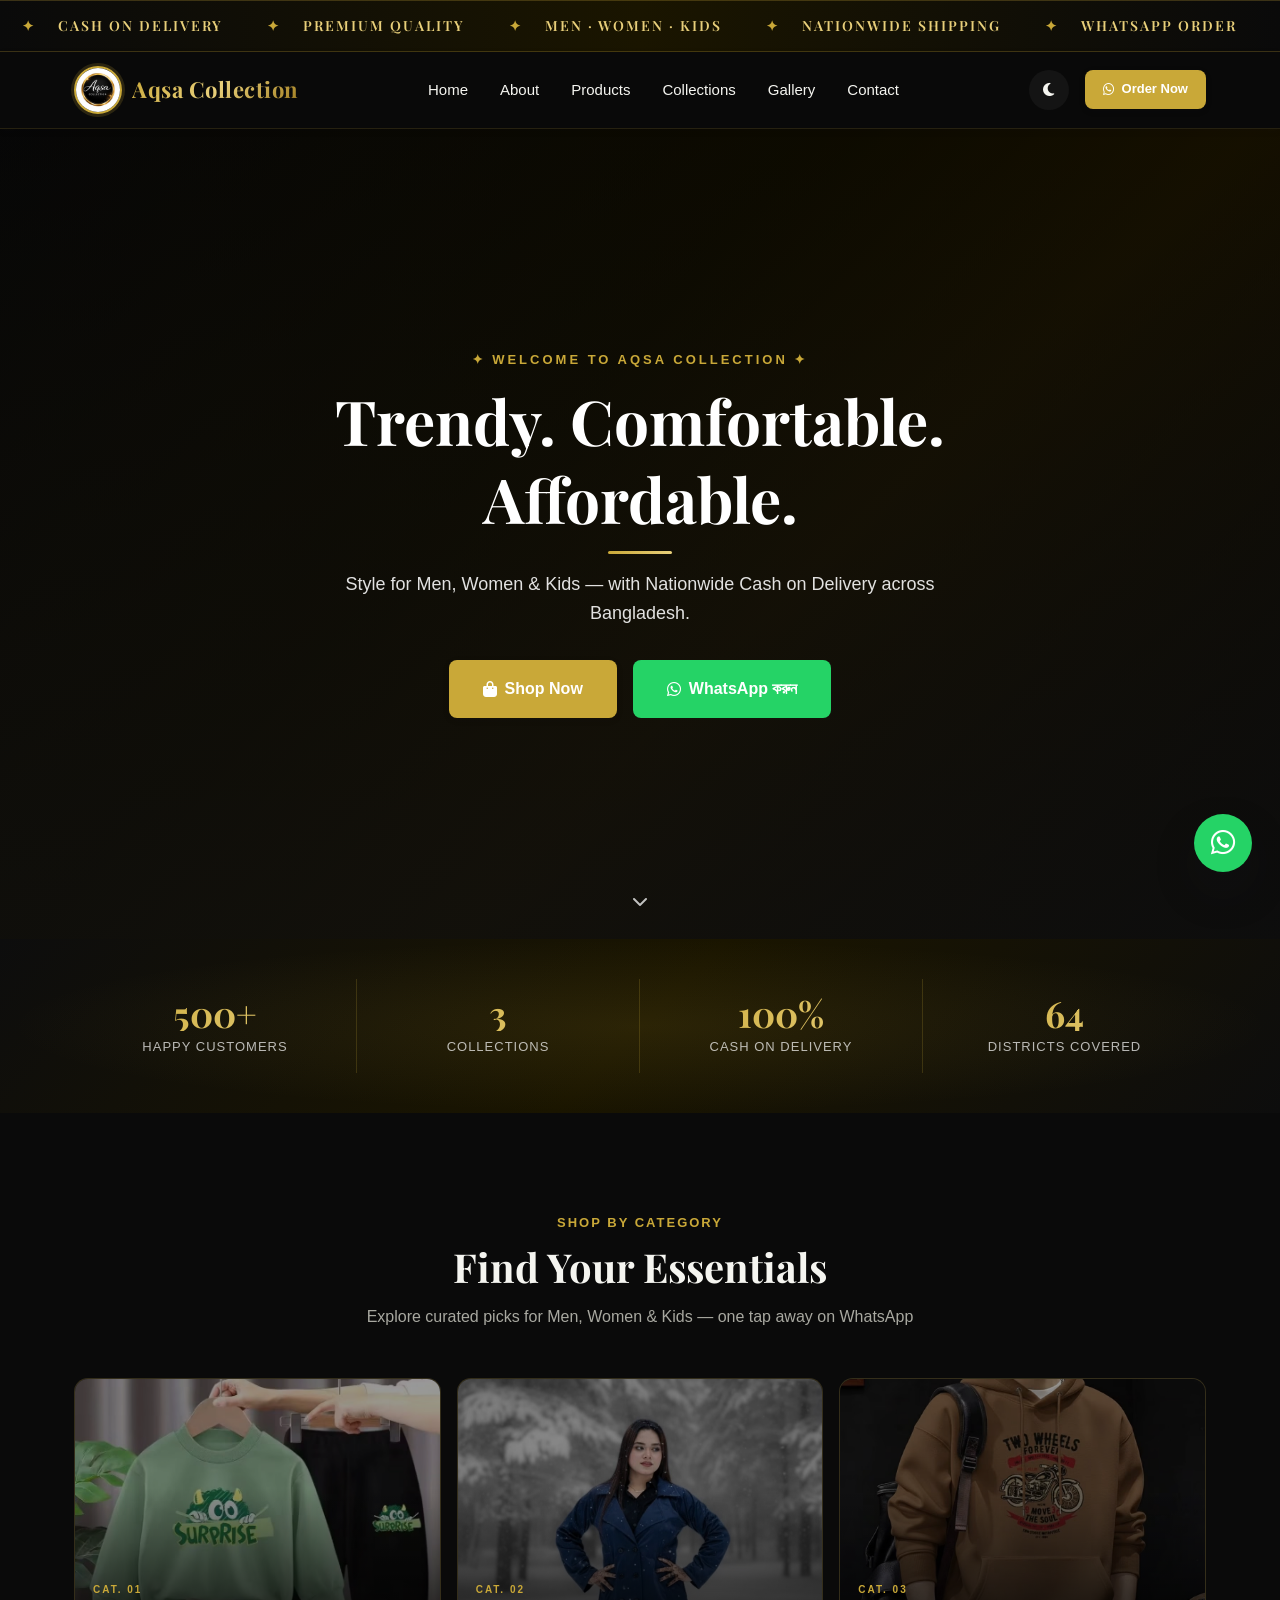
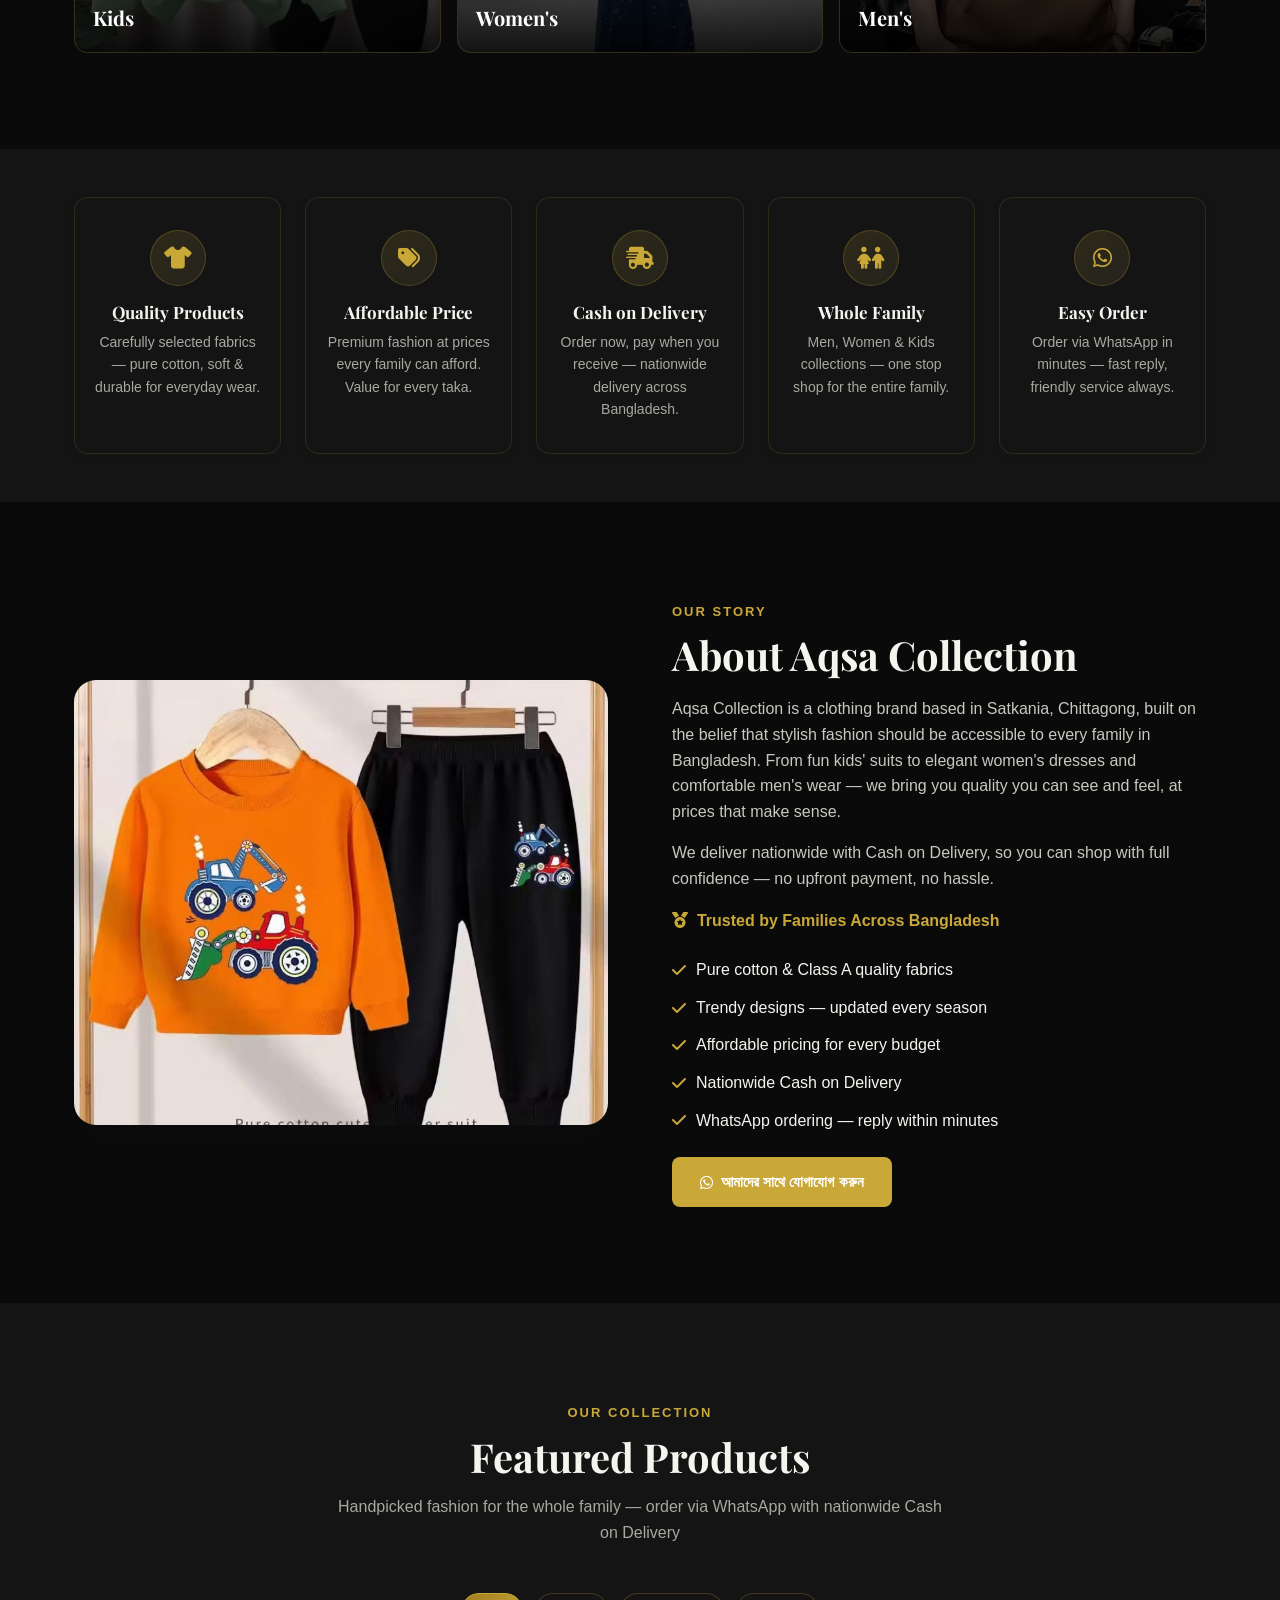
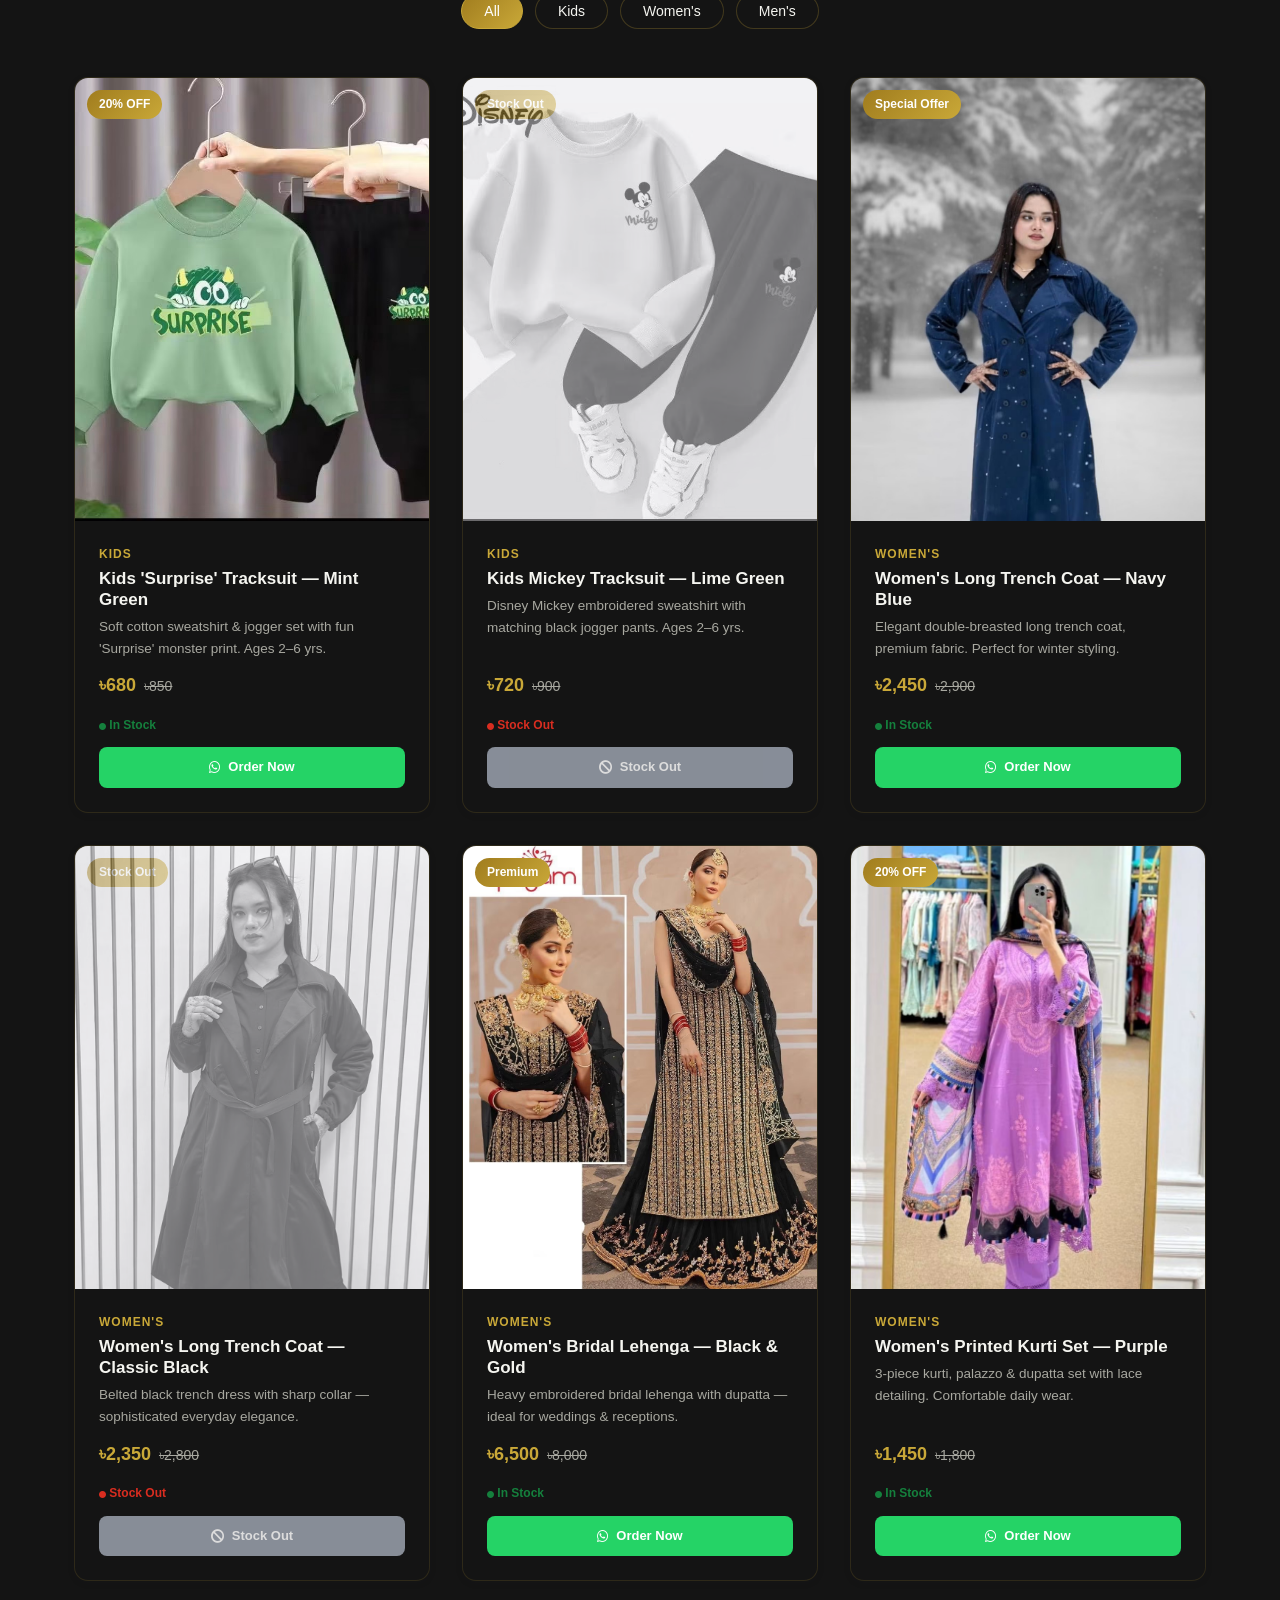
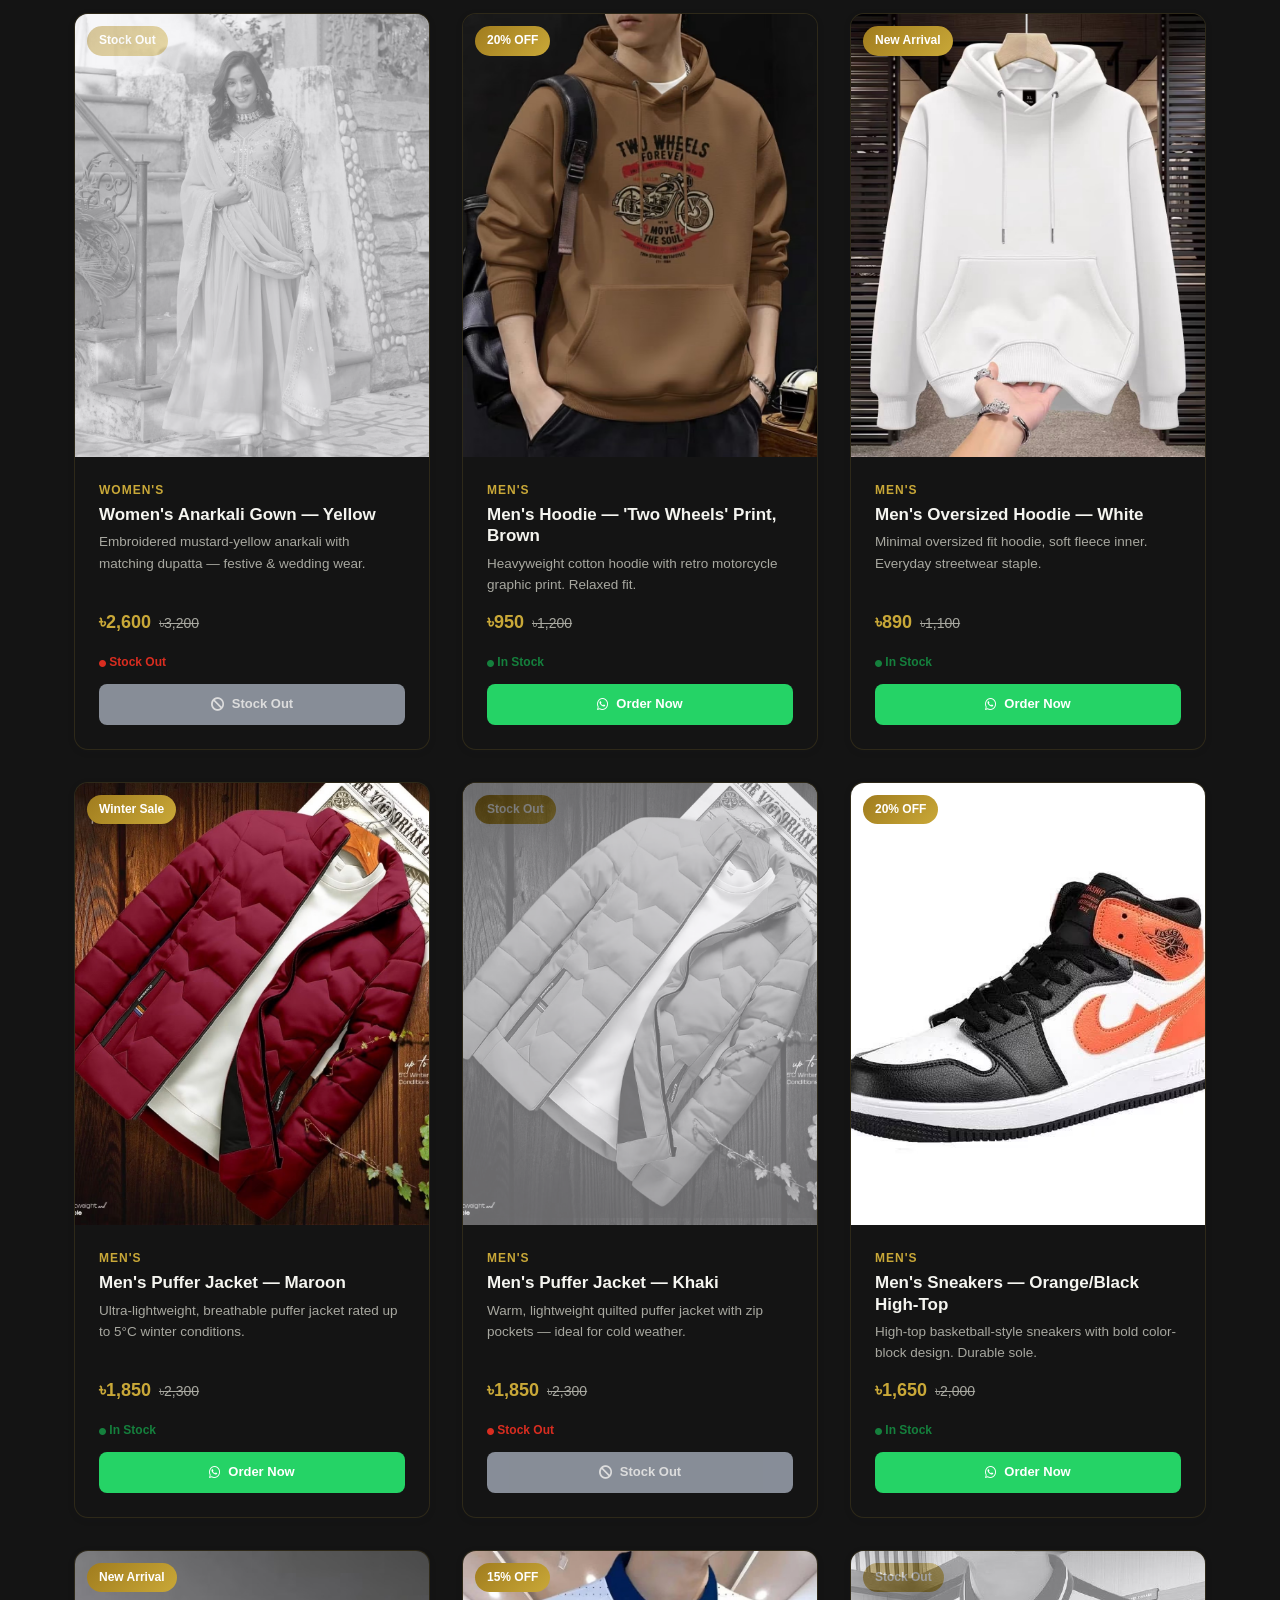
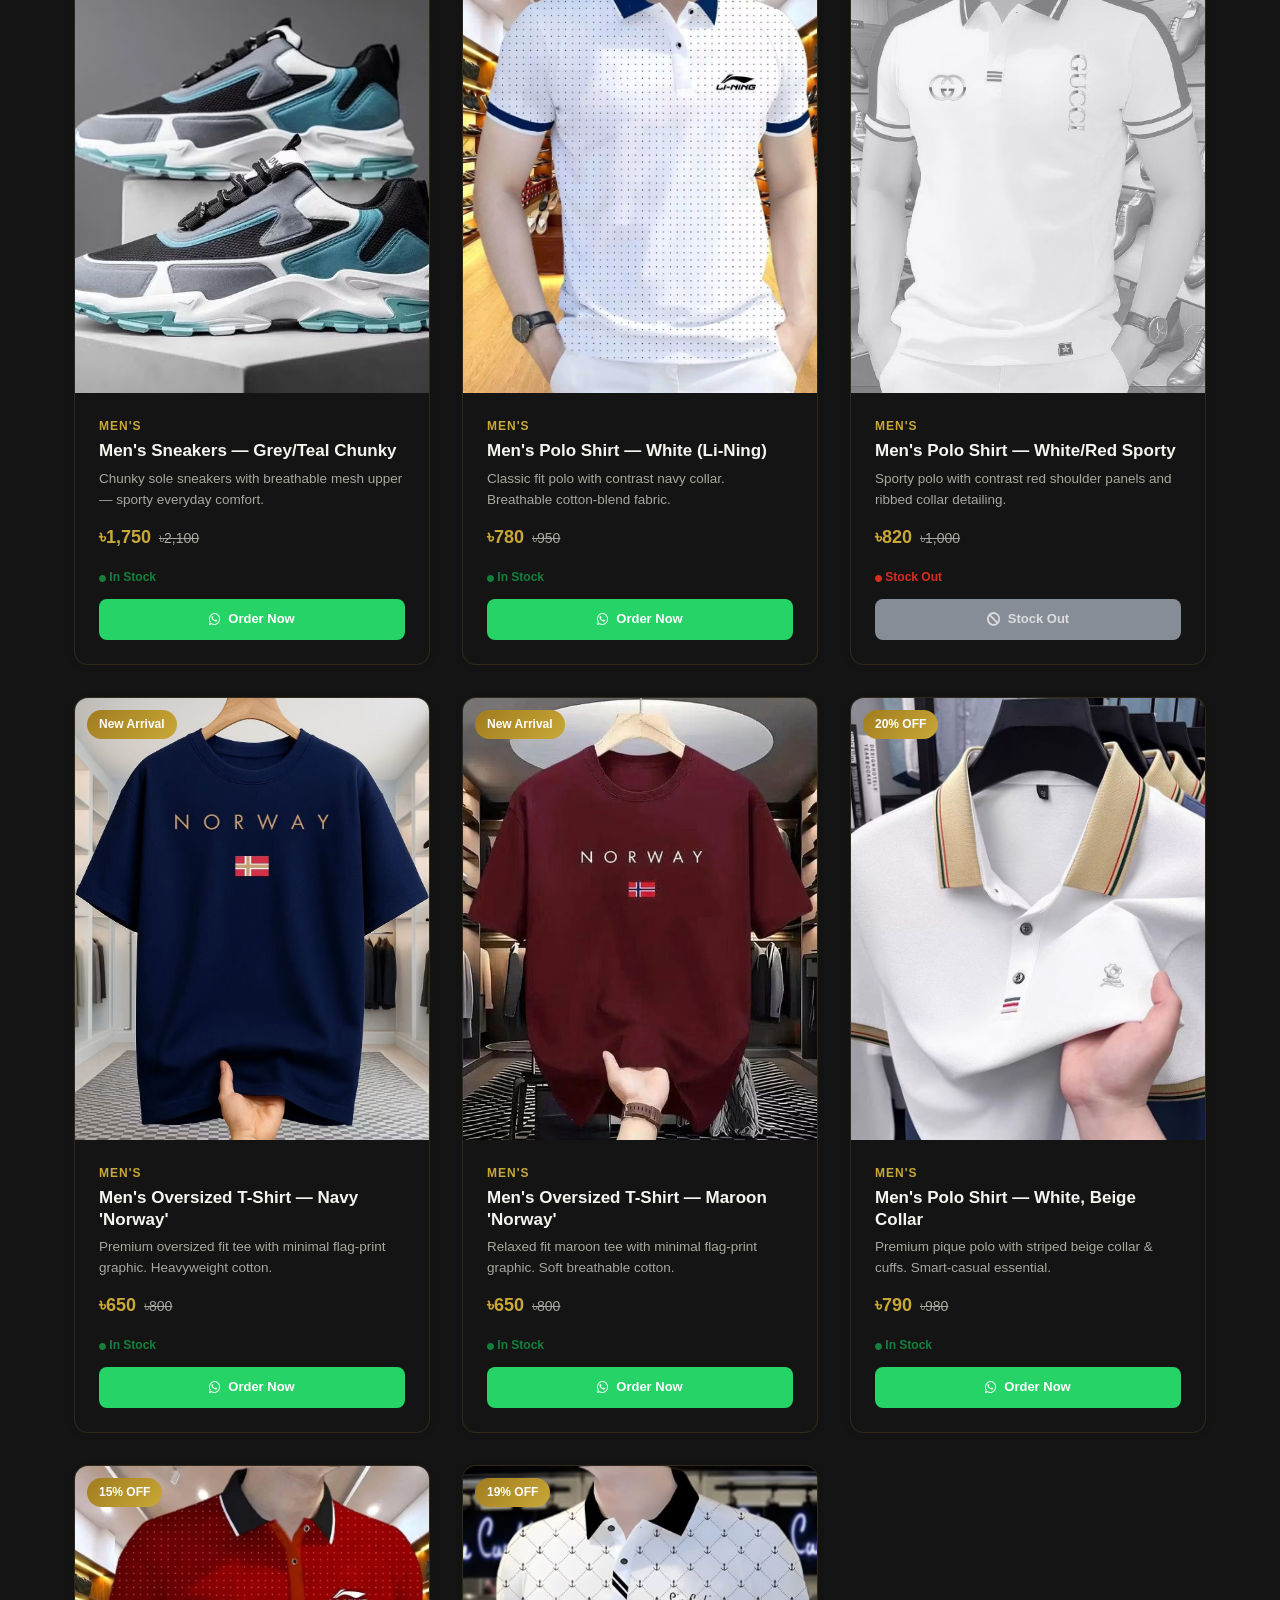
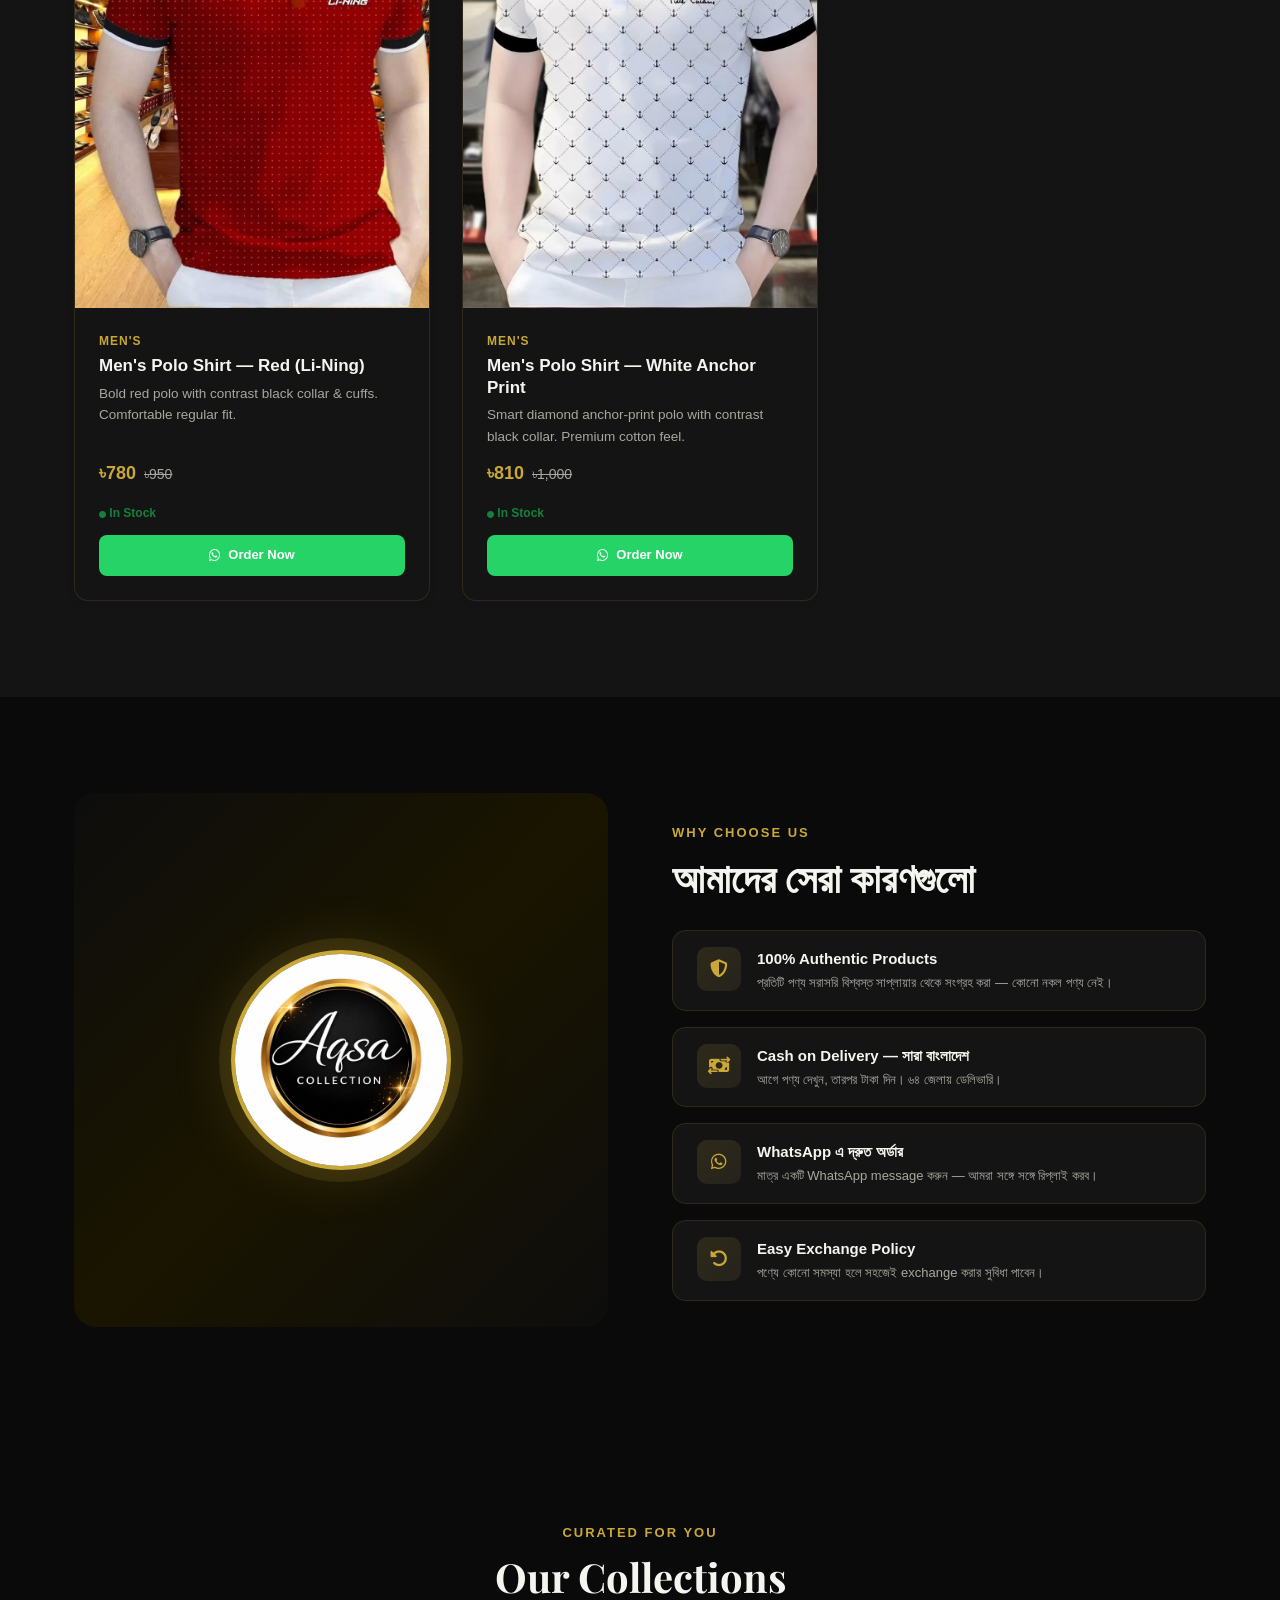
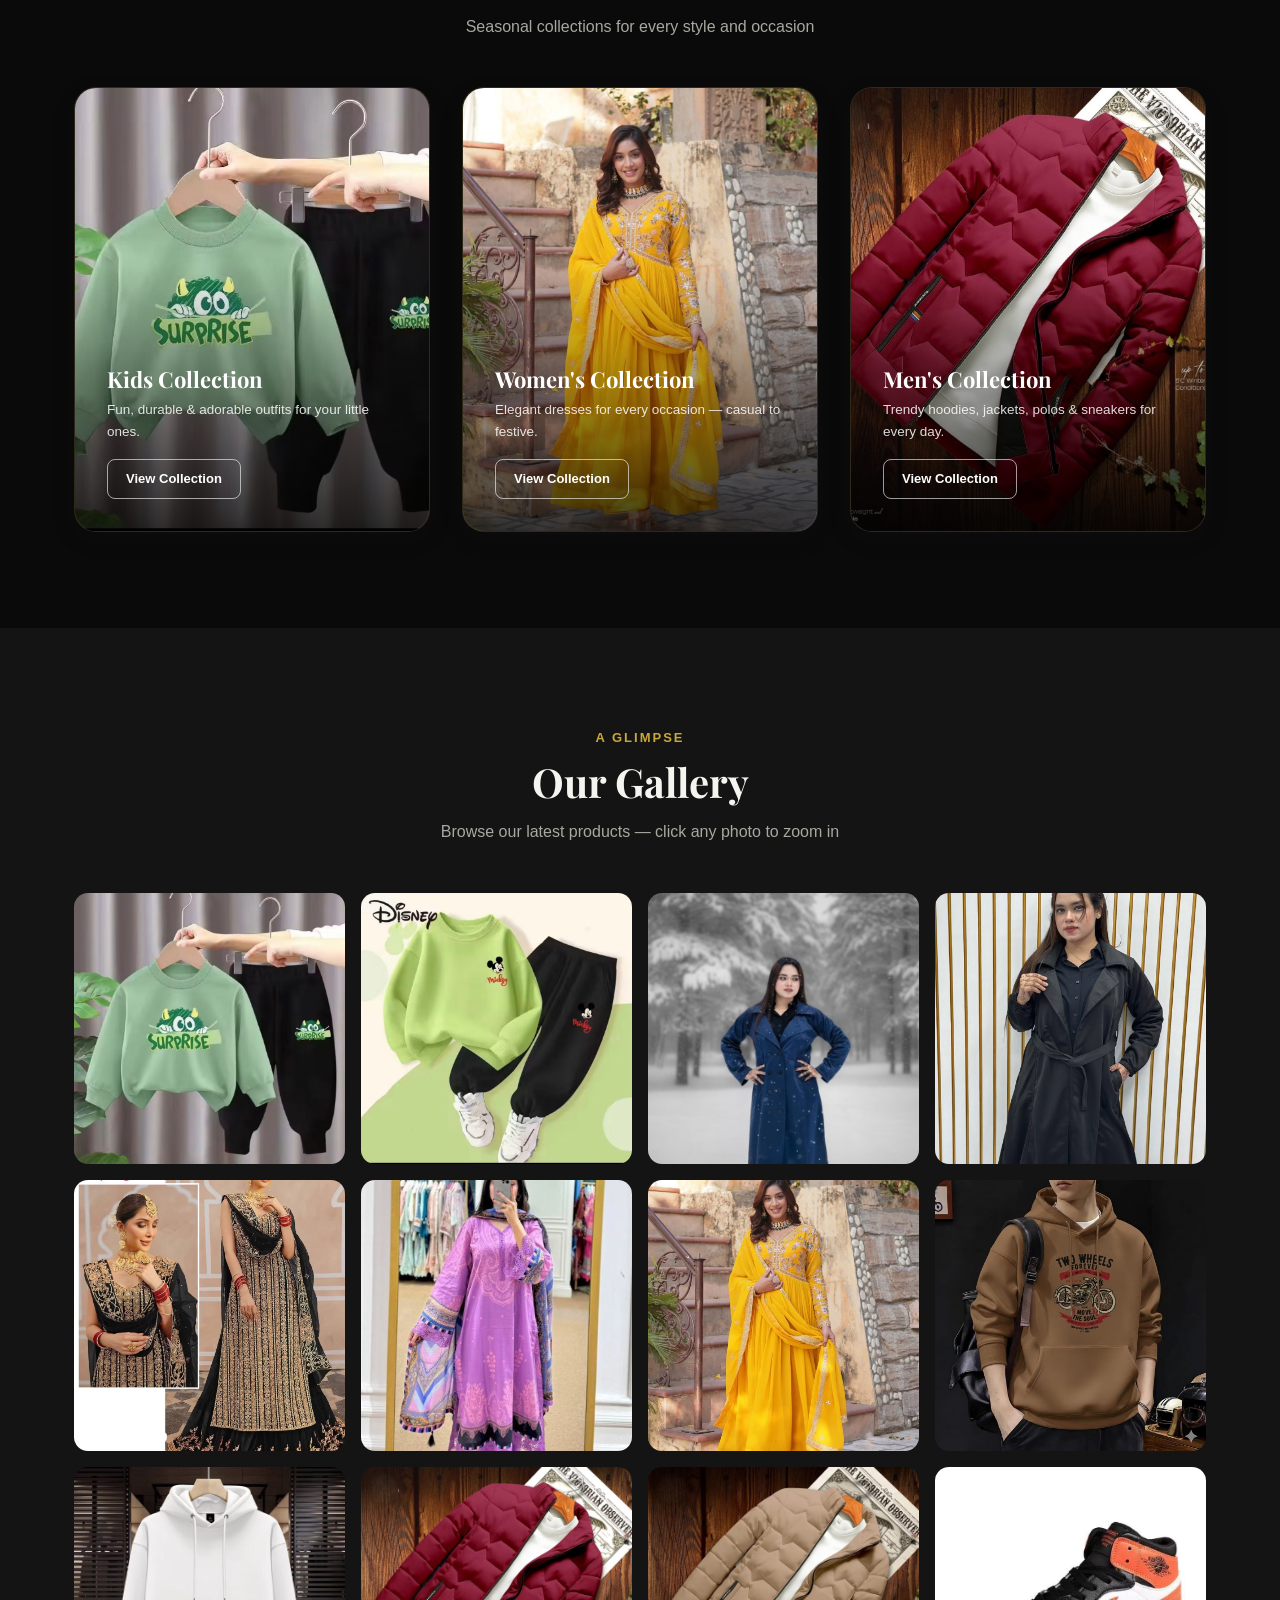
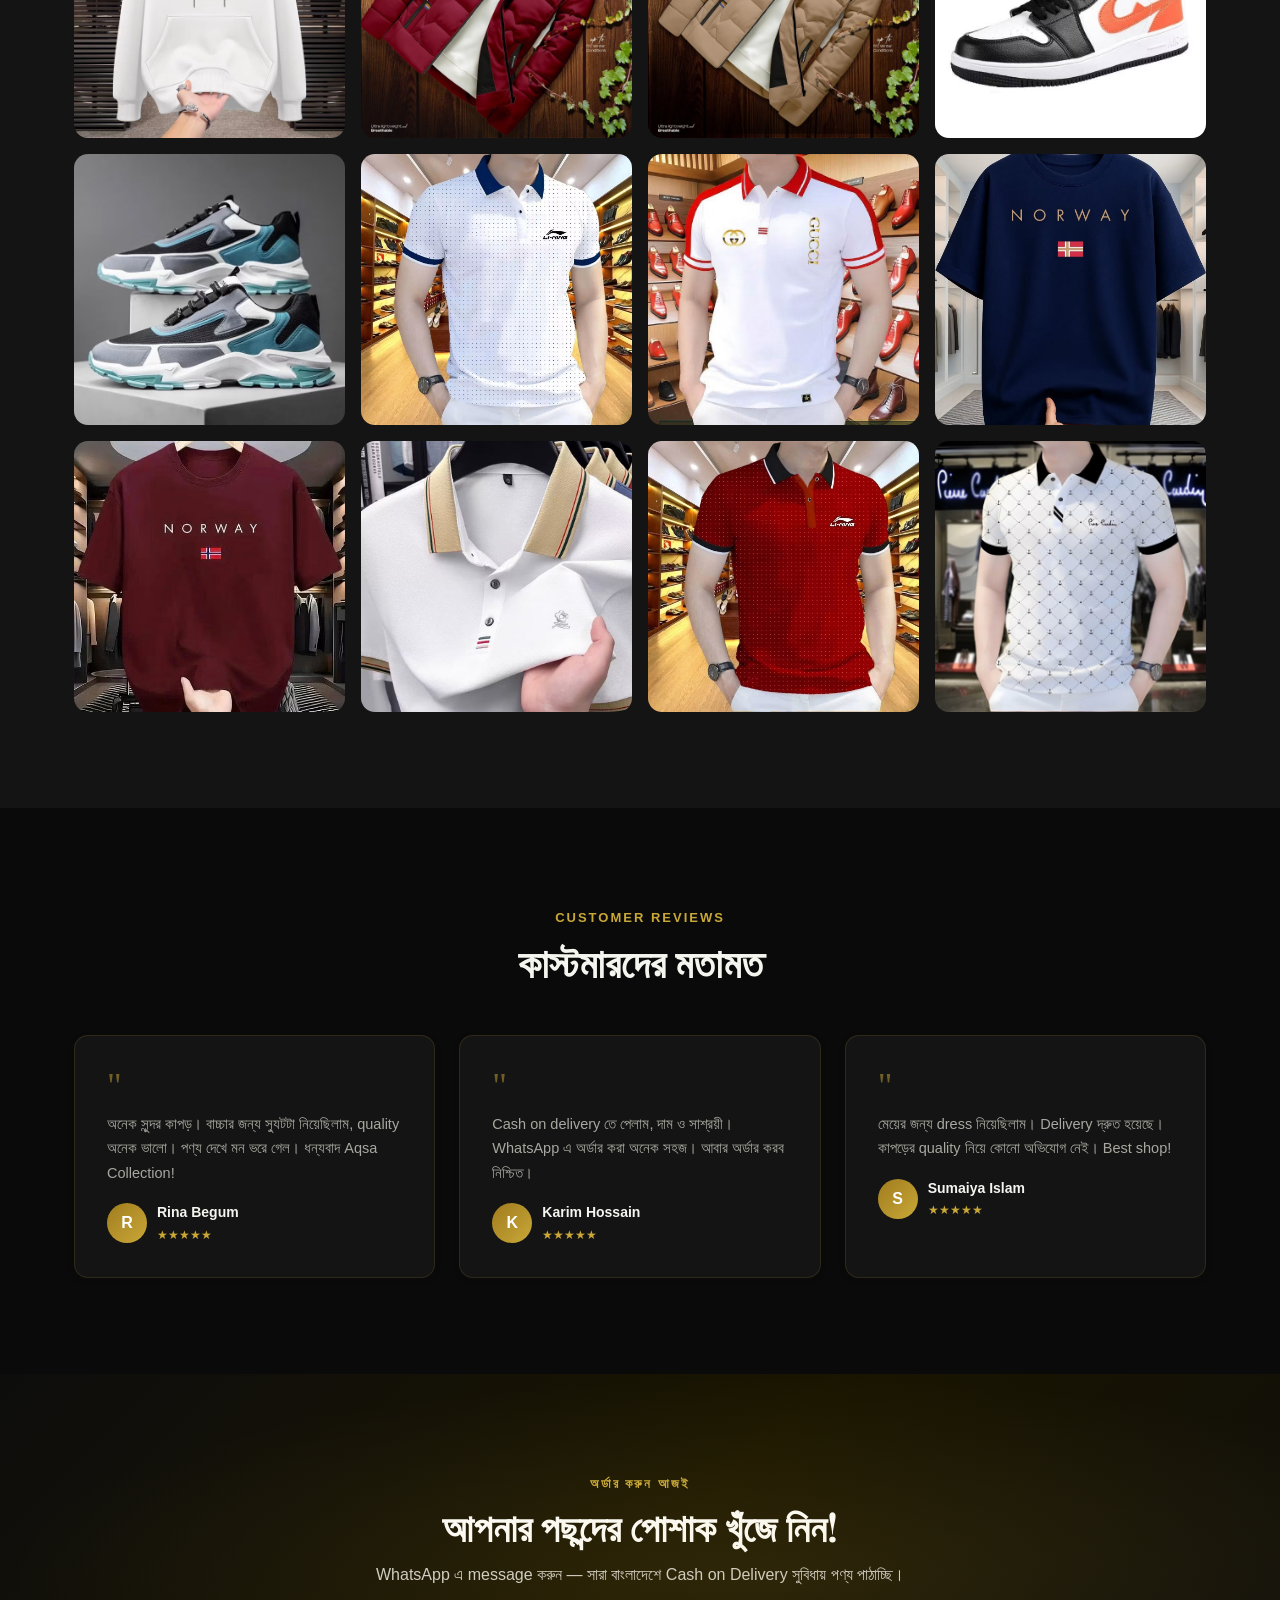
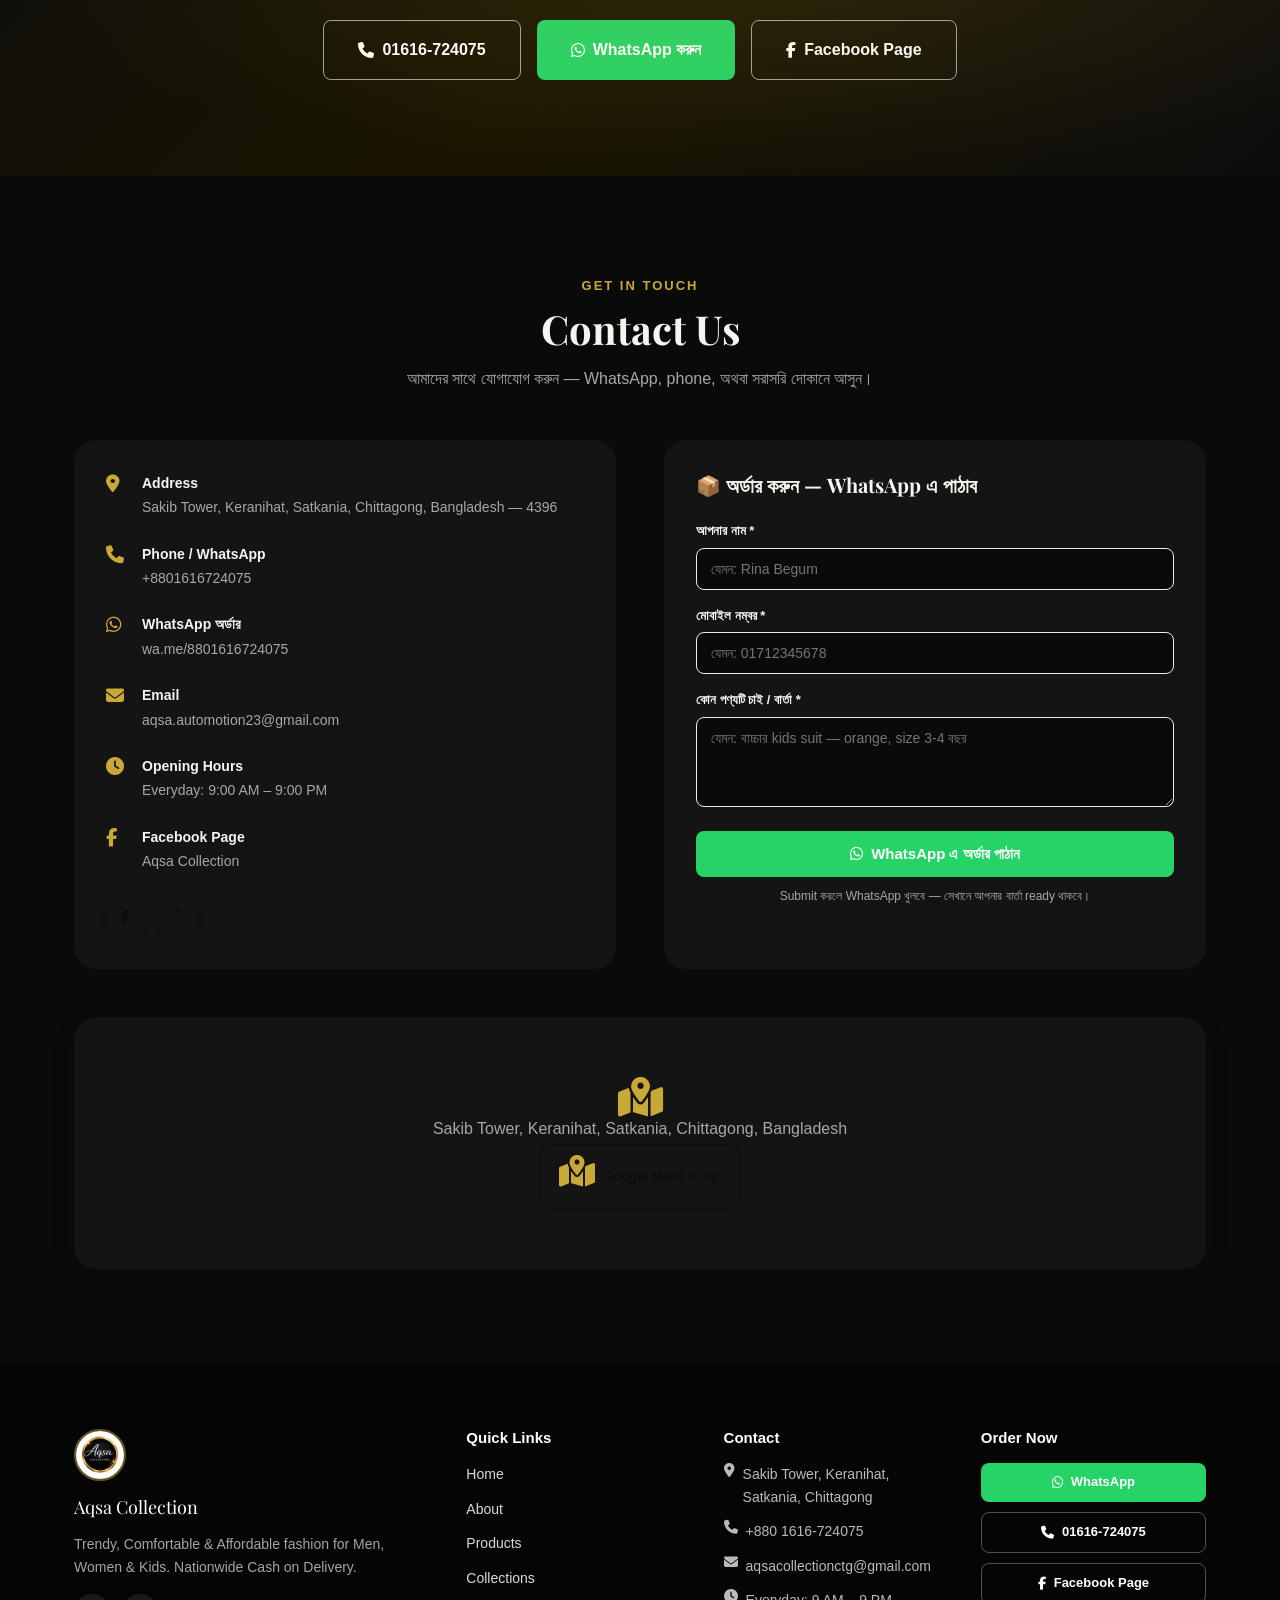
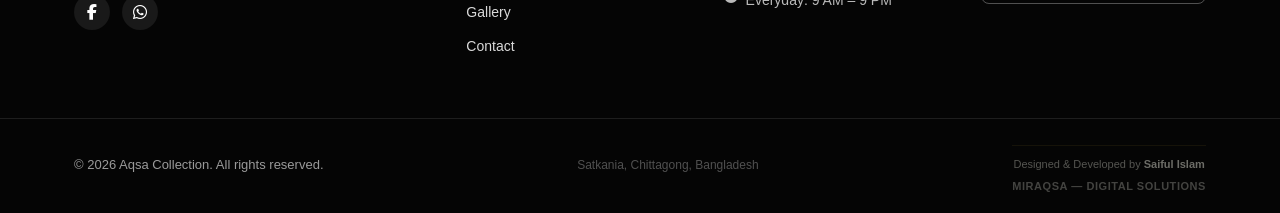
==== commit fea05d88: "Add files via upload" ====
--- a/index.html
+++ b/index.html
@@ -386,6 +386,44 @@
   .stats-grid { grid-template-columns: repeat(2, 1fr); }
   .stat-num { font-size: 28px; }
 }
+
+  /* ── MIRAQSA attribution ── */
+  #miraqsa-powered-by {
+    text-align: center;
+    margin-top: 10px;
+    padding-top: 10px;
+    border-top: 1px solid rgba(201,168,56,0.12);
+  }
+  #miraqsa-powered-by .mpb-line1 {
+    display: block;
+    font-size: 11px;
+    color: rgba(168,168,160,0.7);
+    margin-bottom: 3px;
+    font-family: inherit;
+  }
+  #miraqsa-powered-by .mpb-line1 strong {
+    font-weight: 600;
+    color: rgba(168,168,160,0.9);
+  }
+  #miraqsa-powered-by .mpb-line2 {
+    display: inline-block;
+    font-size: 11px;
+    font-weight: 700;
+    letter-spacing: 0.05em;
+    text-transform: uppercase;
+    color: rgba(168,168,160,0.55);
+    text-decoration: none;
+    transition: color 0.2s, opacity 0.2s;
+  }
+  #miraqsa-powered-by .mpb-line2:hover {
+    color: var(--gold, #c9a838);
+    opacity: 1;
+  }
+  /* Light theme adjustment */
+  [data-theme="light"] #miraqsa-powered-by .mpb-line1 { color: #6b6b6b; }
+  [data-theme="light"] #miraqsa-powered-by .mpb-line1 strong { color: #4a4a4a; }
+  [data-theme="light"] #miraqsa-powered-by .mpb-line2 { color: #9a9a9a; }
+  [data-theme="light"] #miraqsa-powered-by .mpb-line2:hover { color: var(--gold-dark, #a07c1e); }
 </style>
 </head>
 <body>
@@ -891,6 +929,10 @@
     <div class="container footer-bottom-inner">
       <p id="footerCopyright">© 2026 Aqsa Collection. All rights reserved.</p>
       <p style="font-size:12px;opacity:0.5;">Satkania, Chittagong, Bangladesh</p>
+      <div id="miraqsa-powered-by">
+        <span class="mpb-line1">Designed &amp; Developed by <strong>Saiful Islam</strong></span>
+        <a class="mpb-line2" href="https://miraqsa.com" target="_blank" rel="noopener noreferrer">MIRAQSA — Digital Solutions</a>
+      </div>
     </div>
   </div>
 </footer>
